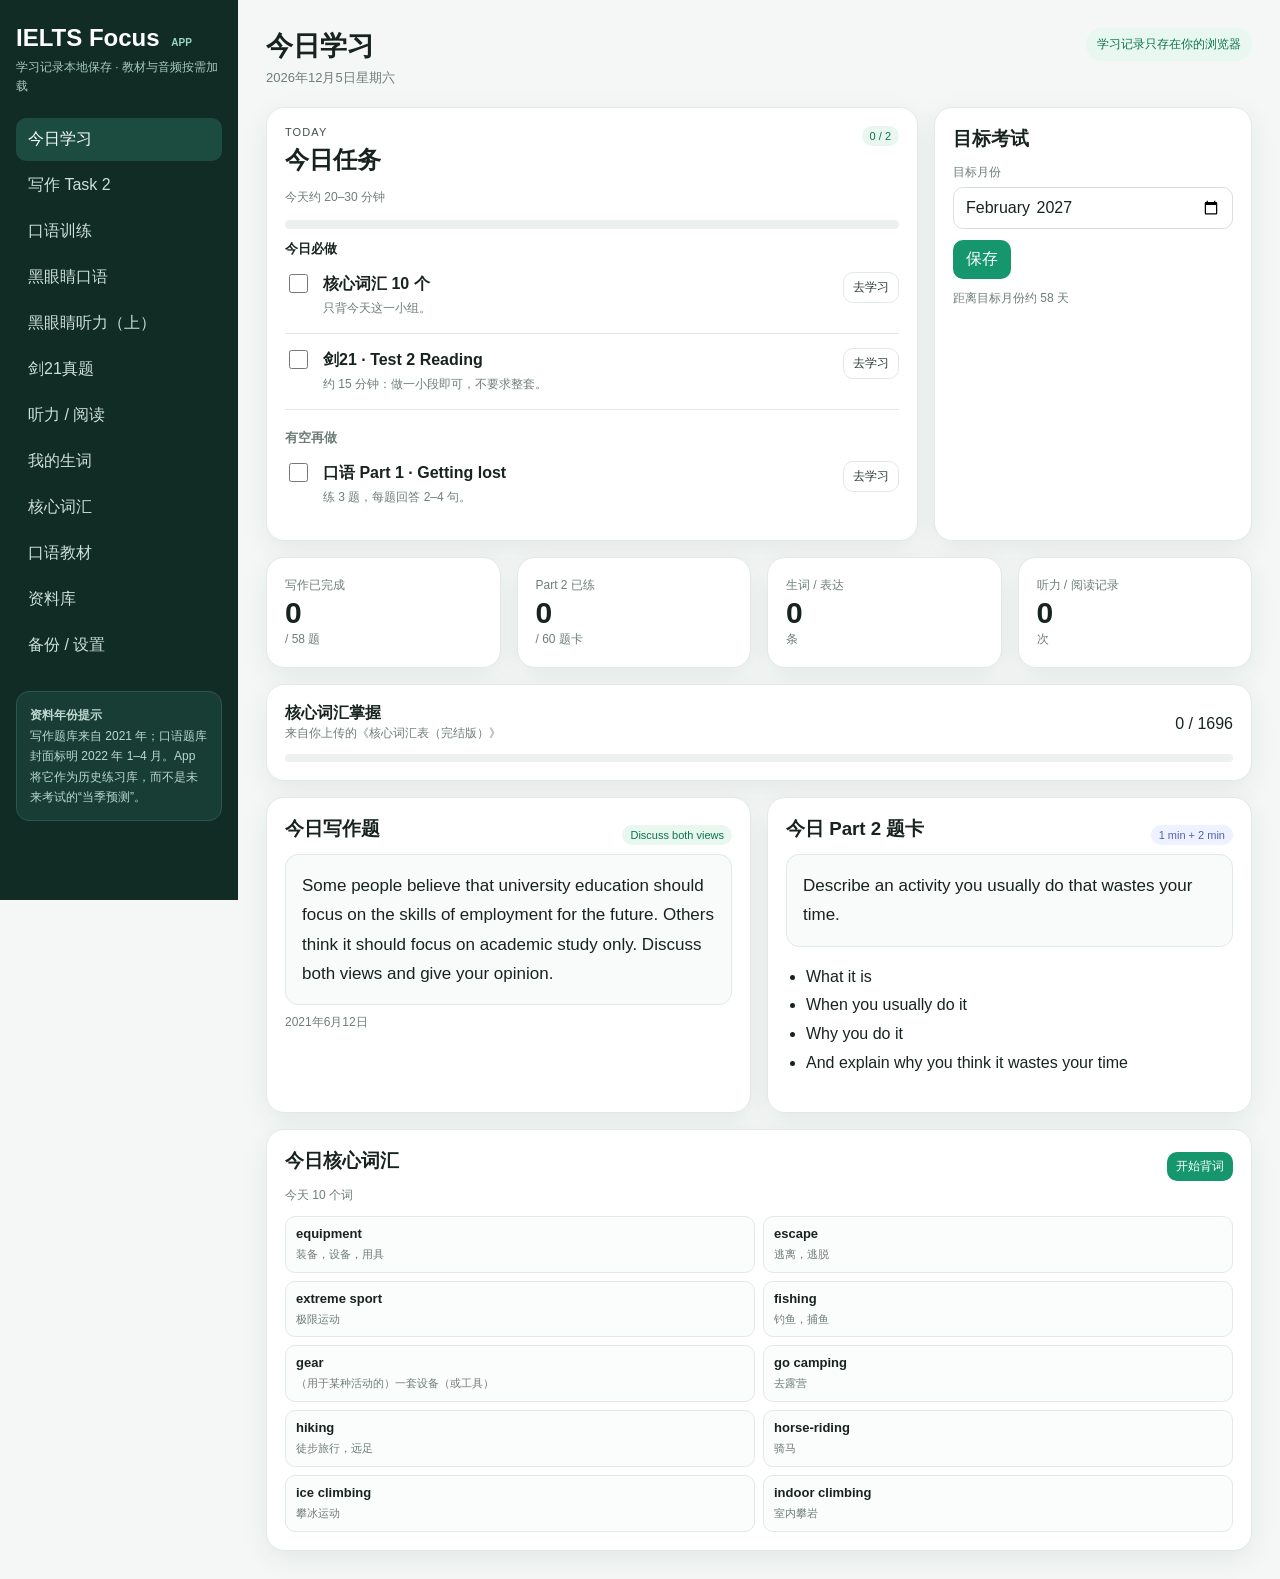
==== index.html @ 02eb6087 "Use same-site textbook pages for instant viewing" ====
<!doctype html>
<html lang="zh-CN">
<head>
<meta charset="utf-8">
<meta name="viewport" content="width=device-width,initial-scale=1">
<meta name="theme-color" content="#12664f">
<meta name="apple-mobile-web-app-capable" content="yes">
<meta name="apple-mobile-web-app-status-bar-style" content="default">
<meta name="apple-mobile-web-app-title" content="IELTS Focus">
<link rel="manifest" href="manifest.webmanifest">
<link rel="icon" type="image/svg+xml" href="icon.svg">
<link rel="stylesheet" href="src/cloud-materials.css">
<meta name="color-scheme" content="light">
<title>IELTS Focus</title>
<style>
:root{
 --bg:#f4f7f6;--panel:#fff;--ink:#18231f;--muted:#6e7d77;--line:#e2e9e6;
 --green:#15966d;--green-dark:#0c7251;--green-soft:#e9f7f1;--nav:#102c25;
 --blue:#526bd7;--warn:#a86300;--shadow:0 8px 28px rgba(21,50,40,.07);--r:18px
}
*{box-sizing:border-box}html{scroll-behavior:smooth}body{margin:0;background:var(--bg);color:var(--ink);font-family:-apple-system,BlinkMacSystemFont,"Segoe UI","PingFang SC","Microsoft YaHei",Arial,sans-serif}
button,input,select,textarea{font:inherit}button{cursor:pointer}.app{display:grid;grid-template-columns:238px minmax(0,1fr);min-height:100vh}
aside{background:var(--nav);color:#fff;padding:24px 16px;position:sticky;top:0;height:100vh;overflow:auto}.brand{font-size:24px;font-weight:850}.brand small{font-size:10px;color:#9ed4c2;margin-left:5px}.tagline{font-size:12px;color:#a9c9be;line-height:1.6;margin:6px 0 22px}
.nav button{display:block;width:100%;border:0;background:transparent;color:#cee0da;text-align:left;border-radius:10px;padding:11px 12px;margin:3px 0}.nav button.active,.nav button:hover{background:#1c4b40;color:#fff}
.side-note{margin-top:24px;padding:13px;border-radius:13px;background:#173d34;border:1px solid #2a574d;color:#bed8cf;font-size:12px;line-height:1.7}
main{padding:28px;max-width:1500px;width:100%;margin:auto}.top{display:flex;justify-content:space-between;align-items:flex-start;gap:15px;margin-bottom:20px}.top h1{margin:0;font-size:27px}.sub{font-size:13px;color:var(--muted);margin-top:5px}.chip{font-size:12px;background:var(--green-soft);color:var(--green-dark);padding:8px 11px;border-radius:999px}
.page{display:none}.page.active{display:block}.grid{display:grid;grid-template-columns:repeat(12,minmax(0,1fr));gap:16px}.c12{grid-column:span 12}.c9{grid-column:span 9}.c8{grid-column:span 8}.c7{grid-column:span 7}.c6{grid-column:span 6}.c5{grid-column:span 5}.c4{grid-column:span 4}.c3{grid-column:span 3}
.card{background:var(--panel);border:1px solid var(--line);border-radius:var(--r);padding:18px;box-shadow:var(--shadow)}.hero{background:linear-gradient(135deg,#126148,#25a77a);color:#fff;border:0}.hero .muted{color:#d5efe6}
h2,h3{margin:0 0 12px}.kicker{font-size:11px;letter-spacing:.1em;text-transform:uppercase;opacity:.8}.muted,.note{color:var(--muted)}.note{font-size:12px;line-height:1.65}.stat .n{font-size:30px;font-weight:850}
.btn{border:0;border-radius:10px;padding:9px 13px;background:#edf1ef;color:#2e3c37}.btn.primary{background:var(--green);color:#fff}.btn.primary:hover{background:var(--green-dark)}.btn.outline{background:#fff;border:1px solid var(--line)}.btn.danger{background:#fff0ee;color:#a43d35}.btn.small{padding:6px 9px;font-size:12px}
.row{display:flex;gap:9px;align-items:center;flex-wrap:wrap}.between{justify-content:space-between}.field{display:flex;flex-direction:column;gap:6px;margin-bottom:11px}.field label{font-size:12px;color:var(--muted)}
input,select,textarea{width:100%;border:1px solid #d7dfdc;border-radius:10px;padding:10px 11px;background:#fff;color:var(--ink);outline:none}input:focus,select:focus,textarea:focus{border-color:#6bbca1;box-shadow:0 0 0 3px #eaf7f2}textarea{resize:vertical;min-height:150px;line-height:1.72}
.prompt{font-size:17px;line-height:1.72;padding:16px;border:1px solid #dfeae6;background:#f8fbfa;border-radius:13px}.badge{display:inline-block;padding:4px 8px;border-radius:999px;background:#eef1ff;color:#4e61af;font-size:11px}.badge.green{background:var(--green-soft);color:var(--green-dark)}.badge.warn{background:#fff4e4;color:#975b00}
.list{max-height:650px;overflow:auto;border-top:1px solid var(--line)}.item{padding:12px 6px;border-bottom:1px solid var(--line);cursor:pointer}.item:hover{background:#fafcfb}.item.active{background:#eef8f4}.item-title{font-size:13px;font-weight:650;line-height:1.52}.item-meta{font-size:11px;color:var(--muted);margin-top:5px}
.timer{font-size:45px;font-weight:850;letter-spacing:1px}.answer{white-space:pre-wrap;line-height:1.75;background:#fbfdfc;border:1px solid var(--line);padding:16px;border-radius:13px;margin-top:12px}.hidden{display:none!important}
.question{border:1px solid var(--line);border-radius:10px;padding:10px 12px;margin:8px 0;background:#fff;line-height:1.55}.cues{padding-left:20px;line-height:1.8}.tabbar{display:flex;gap:8px;margin-bottom:14px}.tabbar .active{background:var(--green);color:#fff}
hr{border:0;border-top:1px solid var(--line);margin:17px 0}.checks label{display:block;font-size:13px;margin:8px 0}.flash{min-height:220px;display:flex;flex-direction:column;justify-content:center;align-items:center;text-align:center;border:1px solid var(--line);border-radius:14px;padding:25px;background:#fcfdfd}.flash .word{font-size:34px;font-weight:850}.flash .meaning{white-space:pre-wrap;font-size:17px;margin-top:16px;line-height:1.6}
table{width:100%;border-collapse:collapse;font-size:13px}th,td{text-align:left;padding:10px;border-bottom:1px solid var(--line);vertical-align:top}th{background:#fafcfb;color:#66756f}audio{width:100%}
.pdf-card{display:flex;flex-direction:column;gap:8px;height:100%}.pdf-card a{color:var(--green-dark);font-weight:700;text-decoration:none}.toast{position:fixed;right:20px;bottom:20px;background:#173d34;color:#fff;padding:11px 14px;border-radius:10px;opacity:0;transform:translateY(10px);transition:.2s;pointer-events:none;z-index:99}.toast.show{opacity:1;transform:none}
@media(max-width:980px){.app{grid-template-columns:1fr}aside{position:relative;height:auto;padding:16px}.nav{display:flex;overflow:auto;gap:5px}.nav button{min-width:max-content}.side-note{display:none}main{padding:16px}.top{flex-direction:column}.c3,.c4,.c5,.c6,.c7,.c8,.c9,.c12{grid-column:span 12}.list{max-height:340px}}

.daily-head{display:flex;align-items:flex-start;justify-content:space-between;gap:14px;flex-wrap:wrap}
.daily-progress{height:9px;border-radius:999px;background:#eaf0ed;overflow:hidden;margin-top:12px}
.daily-progress span{display:block;height:100%;background:var(--green);width:0;transition:.2s}
.daily-task{display:grid;grid-template-columns:auto 1fr auto;gap:12px;align-items:start;padding:14px 0;border-bottom:1px solid var(--line)}
.daily-task:last-child{border-bottom:0}
.daily-task input[type="checkbox"]{width:19px;height:19px;margin-top:2px;accent-color:var(--green)}
.daily-task.done .daily-title{text-decoration:line-through;color:#94a09b}
.daily-task.done .daily-detail{color:#a2aca8}
.daily-title{font-weight:750;line-height:1.45}
.daily-detail{font-size:12px;color:var(--muted);line-height:1.65;margin-top:4px}
.daily-word-grid{display:grid;grid-template-columns:repeat(2,minmax(0,1fr));gap:8px;margin-top:10px}
.daily-word{border:1px solid var(--line);border-radius:10px;padding:9px 10px;background:#fbfcfc}
.daily-word b{display:block;font-size:13px;margin-bottom:3px}
.daily-word span{font-size:11px;color:var(--muted);line-height:1.45}
@media(max-width:700px){.daily-task{grid-template-columns:auto 1fr}.daily-task .daily-go{grid-column:2}.daily-word-grid{grid-template-columns:1fr}}


.c21-tabs{display:flex;gap:8px;flex-wrap:wrap}
.c21-tabs .active{background:var(--green);color:#fff}
.c21-answer-grid{display:grid;grid-template-columns:repeat(4,minmax(0,1fr));gap:8px}
.c21-answer{display:grid;grid-template-columns:28px 1fr;gap:6px;align-items:center}
.c21-answer label{font-size:11px;color:var(--muted);text-align:right}
.c21-answer input{padding:8px}
.c21-answer.correct input{border-color:#53ae83;background:#f1fbf7}
.c21-answer.wrong input{border-color:#d9938c;background:#fff6f5}
.c21-part-card{border:1px solid var(--line);border-radius:13px;padding:13px;background:#fbfdfc}
.c21-part-card.active{border-color:#70bca3;background:#eef8f4}
.c21-score{font-size:32px;font-weight:850}
@media(max-width:800px){.c21-answer-grid{grid-template-columns:repeat(2,minmax(0,1fr))}}


.be-unit-list{max-height:620px;overflow:auto;border-top:1px solid var(--line)}
.be-unit{padding:11px 8px;border-bottom:1px solid var(--line);cursor:pointer}
.be-unit:hover,.be-unit.active{background:#eef8f4}
.be-unit-title{font-size:13px;font-weight:750;line-height:1.4}
.be-unit-meta{font-size:11px;color:var(--muted);margin-top:4px}
.be-track-grid{display:grid;grid-template-columns:repeat(3,minmax(0,1fr));gap:8px}
.be-track{border:1px solid var(--line);border-radius:11px;padding:10px;background:#fbfdfc;cursor:pointer}
.be-track.active{border-color:#63b493;background:#eef8f4}
.be-controls{display:flex;gap:7px;flex-wrap:wrap;margin-top:9px}
@media(max-width:800px){.be-track-grid{grid-template-columns:repeat(2,minmax(0,1fr))}}


.blu-section{padding:11px 8px;border-bottom:1px solid var(--line);cursor:pointer}
.blu-section:hover,.blu-section.active{background:#eef8f4}
.blu-section-title{font-size:13px;font-weight:750;line-height:1.45}
.blu-section-meta{font-size:11px;color:var(--muted);margin-top:4px}
.blu-status{display:flex;gap:7px;align-items:center;flex-wrap:wrap}

</style>
</head>
<body>
<div class="app">
<aside>
 <div class="brand">IELTS Focus <small>APP</small></div>
 <div class="tagline">学习记录本地保存 · 教材与音频按需加载</div>
 <div class="nav" id="nav">
  <button class="active" data-page="home">今日学习</button>
  <button data-page="writing">写作 Task 2</button>
  <button data-page="speaking">口语训练</button>
  <button data-page="blackeyes">黑眼睛口语</button>
  <button data-page="blacklisten">黑眼睛听力（上）</button>
  <button data-page="cambridge21">剑21真题</button>
  <button data-page="lr">听力 / 阅读</button>
  <button data-page="vocab">我的生词</button>
  <button data-page="corevocab">核心词汇</button>
  <button data-page="oralbook">口语教材</button>
  <button data-page="materials">资料库</button>
  <button data-page="settings">备份 / 设置</button>
 </div>
 <div class="side-note"><b>资料年份提示</b><br>写作题库来自 2021 年；口语题库封面标明 2022 年 1–4 月。App 将它作为历史练习库，而不是未来考试的“当季预测”。</div>
</aside>
<main>
 <div class="top"><div><h1 id="pageTitle">今日学习</h1><div class="sub" id="dateText"></div></div><div class="chip">学习记录只存在你的浏览器</div></div>

 <section class="page active" id="home">
  <div class="grid">
   <div class="card c8">
      <div class="daily-head">
        <div>
          <div class="kicker">TODAY</div>
          <h2 style="margin-top:6px">今日任务</h2>
          <div class="note" id="dailySummary">约 20–30 分钟</div>
        </div>
        <div class="badge green" id="dailyCount">0 / 2</div>
      </div>
      <div class="daily-progress"><span id="dailyProgress"></span></div>
      <div id="dailyTaskList" style="margin-top:4px"></div>
    </div>
    <div class="card c4"><h3>目标考试</h3><div class="field"><label>目标月份</label><input type="month" id="targetMonth"></div><button class="btn primary" onclick="saveTarget()">保存</button><div class="note" id="countdown" style="margin-top:10px"></div></div>

   <div class="card c3 stat"><div class="note">写作已完成</div><div class="n" id="statW">0</div><div class="note">/ 58 题</div></div>
   <div class="card c3 stat"><div class="note">Part 2 已练</div><div class="n" id="statS">0</div><div class="note">/ 60 题卡</div></div>
   <div class="card c3 stat"><div class="note">生词 / 表达</div><div class="n" id="statV">0</div><div class="note">条</div></div>
   <div class="card c3 stat"><div class="note">听力 / 阅读记录</div><div class="n" id="statL">0</div><div class="note">次</div></div>
   <div class="card c12"><div class="row between"><div><b>核心词汇掌握</b><div class="note">来自你上传的《核心词汇表（完结版）》</div></div><div><span id="statCore">0</span> / 1696</div></div><div style="height:8px;background:#edf1ef;border-radius:99px;overflow:hidden;margin-top:10px"><div id="coreProgress" style="height:100%;width:0;background:#15966d"></div></div></div>

   <div class="card c6"><div class="row between"><h3>今日写作题</h3><span class="badge green" id="todayWType"></span></div><div class="prompt" id="todayWPrompt"></div><div class="note" id="todayWDate" style="margin-top:8px"></div></div>
   <div class="card c6"><div class="row between"><h3>今日 Part 2 题卡</h3><span class="badge">1 min + 2 min</span></div><div class="prompt" id="todaySTitle"></div><ul class="cues" id="todaySCues"></ul></div>
   <div class="card c12">
    <div class="row between"><h3>今日核心词汇</h3><button class="btn small primary" onclick="openTodayWords()">开始背词</button></div>
    <div class="note" id="todayWordMeta"></div>
    <div class="daily-word-grid" id="todayWords"></div>
   </div>
  </div>
 </section>

 <section class="page" id="writing">
  <div class="grid">
   <div class="card c4">
    <div class="row between"><h3>Task 2 题库</h3><button class="btn small primary" onclick="randomWriting()">随机抽题</button></div>
    <div class="field"><input id="wSearch" placeholder="搜索关键词…" oninput="renderWritingList()"></div>
    <div class="field"><select id="wType" onchange="renderWritingList()"></select></div>
    <div class="list" id="writingList"></div>
   </div>
   <div class="card c8">
    <div class="row between"><div class="row"><span class="badge green" id="wBadge"></span><span class="badge" id="wDate"></span></div><div class="row"><button class="btn small outline" onclick="readWriting()">朗读题目</button><button class="btn small outline" onclick="toggleWritingDone()" id="wDoneBtn"></button></div></div>
    <div class="prompt" id="wPrompt" style="margin-top:12px"></div>
    <div class="row between" style="margin-top:14px"><div class="row"><div class="timer" id="wTimer">40:00</div><button class="btn primary" onclick="toggleTimer('w')" id="wTimerBtn">开始</button><button class="btn" onclick="resetTimer('w')">重置</button></div><div class="note">Task 2 建议 40 分钟 · 至少 250 词</div></div>
    <div class="field" style="margin-top:13px"><label>你的作文　<span id="wordCount">0 words</span></label><textarea id="writingDraft" style="min-height:330px" oninput="saveDraft()" placeholder="开始写作。草稿会自动保存在当前浏览器。"></textarea></div>
    <div class="checks"><b style="font-size:13px">写完后自检</b><label><input type="checkbox"> 完整回答题目要求（Task Response）</label><label><input type="checkbox"> 段落结构和衔接清楚（Coherence & Cohesion）</label><label><input type="checkbox"> 词汇准确且避免机械重复（Lexical Resource）</label><label><input type="checkbox"> 句型有变化，语法错误不影响理解（Grammar）</label></div>
    <hr>
    <button class="btn outline" onclick="toggleWritingSample()">查看 / 隐藏参考范文</button><span class="note" id="wSampleNote" style="margin-left:8px"></span><div class="answer hidden" id="wSample"></div>
   </div>
  </div>
 </section>

 <section class="page" id="speaking">
  <div class="tabbar"><button class="btn active" id="tabP1" onclick="setSpeakingMode('p1')">Part 1</button><button class="btn" id="tabP2" onclick="setSpeakingMode('p2')">Part 2 + Part 3</button></div>
  <div id="p1Panel">
   <div class="grid">
    <div class="card c4"><div class="row between"><h3>Part 1 话题</h3><button class="btn small primary" onclick="randomP1()">随机话题</button></div><select id="p1Select" onchange="selectP1(Number(this.value))"></select><div class="note" style="margin-top:10px">按 PDF 原话题整理。适合练习短回答、流利度和自然表达。</div></div>
    <div class="card c8"><div class="row between"><h3 id="p1Title"></h3><button class="btn small outline" onclick="readP1()">朗读全部问题</button></div><div id="p1Questions"></div><div class="field" style="margin-top:12px"><label>关键词笔记</label><textarea id="p1Notes" oninput="saveP1Notes()" placeholder="只记关键词，不建议把口语写成完整作文。"></textarea></div></div>
   </div>
  </div>
  <div id="p2Panel" class="hidden">
   <div class="grid">
    <div class="card c4"><div class="row between"><h3>Part 2 题卡</h3><button class="btn small primary" onclick="randomP2()">随机题卡</button></div><select id="p2Select" onchange="selectP2(Number(this.value))"></select><div class="note" style="margin-top:10px">共 60 张详细题卡；其中 10 张在你的“高频话题范文 10 篇”里有对应参考回答。</div></div>
    <div class="card c8">
     <div class="row between"><span class="badge green">Part 2</span><div class="row"><button class="btn small outline" onclick="readP2()">朗读题卡</button><button class="btn small outline" onclick="toggleSpeakingDone()" id="sDoneBtn"></button></div></div>
     <div class="prompt" id="p2Title" style="margin-top:12px"></div><ul class="cues" id="p2Cues"></ul>
     <div class="grid" style="margin-top:8px">
      <div class="card c6" style="box-shadow:none"><div class="note">准备时间</div><div class="timer" id="prepTimer">01:00</div><div class="row"><button class="btn primary" onclick="toggleTimer('prep')" id="prepTimerBtn">开始</button><button class="btn" onclick="resetTimer('prep')">重置</button></div></div>
      <div class="card c6" style="box-shadow:none"><div class="note">回答时间</div><div class="timer" id="speakTimer">02:00</div><div class="row"><button class="btn primary" onclick="toggleTimer('speak')" id="speakTimerBtn">开始</button><button class="btn" onclick="resetTimer('speak')">重置</button></div></div>
     </div>
     <div class="row" style="margin-top:12px"><button class="btn outline" onclick="startRecording()" id="recBtn">开始录音</button><button class="btn outline" onclick="stopRecording()" id="stopRecBtn" disabled>停止录音</button><a class="btn outline hidden" id="recDownload" download="IELTS-Speaking.webm" style="text-decoration:none">保存录音</a></div><audio id="recAudio" controls class="hidden" style="margin-top:10px"></audio><div class="note" id="recNote" style="margin-top:6px">若浏览器不允许本地网页调用麦克风，可直接使用手机录音机。</div>
     <div class="field" style="margin-top:12px"><label>1 分钟准备笔记</label><textarea id="p2Notes" style="min-height:110px" oninput="saveP2Notes()"></textarea></div>
     <hr><h3>Part 3 追问</h3><div id="p3Questions"></div>
     <hr><button class="btn outline" onclick="toggleSpeakingSample()">查看 / 隐藏参考回答</button><span class="note" id="sSampleNote" style="margin-left:8px"></span><div class="answer hidden" id="sSample"></div>
    </div>
   </div>
  </div>
 </section>



 <section class="page" id="blackeyes">
  <div class="grid">
   <div class="card c4">
    <div class="row between"><h3>黑眼睛口语</h3><span class="badge green" id="beProgressBadge">0 / 19</span></div>
    <div class="note">按教材 Unit 学习。只把你已经上传的音频显示为可播放。</div>
    <div class="row" style="margin:12px 0">
      <button class="btn small outline" onclick="playBeIntro()">教材音频说明</button>
      <button class="btn small primary" onclick="randomBeUnit()">随机 Unit</button>
    </div>
    <div class="be-unit-list" id="beUnitList"></div>
   </div>

   <div class="card c8">
    <div class="row between">
      <div><span class="badge" id="beUnitBadge">Unit 1</span><h3 id="beTitle" style="margin-top:7px"></h3></div>
      <button class="btn outline" id="beDoneBtn" onclick="toggleBeDone()">标记学过</button>
    </div>
    <div class="note" id="beNote"></div>

    <div id="beTracksWrap" style="margin-top:14px">
      <h3>对应音频</h3>
      <div class="be-track-grid" id="beTrackGrid"></div>
      <audio id="beAudio" controls preload="metadata" style="margin-top:12px"></audio>
      <div class="be-controls">
        <button class="btn small" onclick="beSeek(-5)">-5s</button>
        <button class="btn small" onclick="beRate(.75)">0.75×</button>
        <button class="btn small" onclick="beRate(1)">1×</button>
        <button class="btn small" onclick="beRate(1.25)">1.25×</button>
        <button class="btn small" onclick="beSeek(5)">+5s</button>
      </div>
      <div class="note" id="beAudioMeta" style="margin-top:7px"></div>
    </div>

    <hr>
    <h3>教材页面</h3>
    <div class="study-page-viewer">
      <div class="study-page-toolbar">
        <button class="btn small" onclick="moveBePage(-1)">上一页</button>
        <b id="bePageLabel">教材页</b>
        <button class="btn small" onclick="moveBePage(1)">下一页</button>
      </div>
      <div id="bePageStatus" class="study-page-status hidden"></div>
      <div class="study-page-canvas"><img id="bePageImg" class="study-page-img" alt="黑眼睛口语教材页"></div>
    </div>

    <hr>
    <h3>建议练法</h3>
    <div class="question"><b>1.</b> 先听一遍，不暂停。</div>
    <div class="question"><b>2.</b> 第二遍跟读；听不清时用 -5s 和 0.75×。</div>
    <div class="question"><b>3.</b> 关掉音频，用自己的信息回答或复述，不要求背原文。</div>
   </div>
  </div>
 </section>


 <section class="page" id="blacklisten">
  <div class="grid">
   <div class="card c4">
    <div class="row between">
      <h3>黑眼睛听力（上）</h3>
      <span class="badge green" id="bluProgress">0 / 17</span>
    </div>
    <div class="note">教材和现有音频都直接在本页使用，不需要下载文件。后续 Unit 音频可以继续补充。</div>

    <div class="row" style="margin:12px 0">
      <button class="btn small outline" onclick="playBluIntro()">播放教材音频说明</button>
      <button class="btn small primary" onclick="openBluPretest()">Pretraining Test</button>
    </div>

    <div class="list" id="bluSectionList" style="max-height:610px"></div>
   </div>

   <div class="card c8">
    <div class="row between">
      <div>
        <span class="badge" id="bluType"></span>
        <h3 id="bluTitle" style="margin-top:7px"></h3>
      </div>
      <button class="btn outline" id="bluDoneBtn" onclick="toggleBluDone()">标记完成</button>
    </div>

    <div class="note" id="bluMeta"></div>

    <div id="bluAudioArea" style="margin-top:14px">
      <h3>音频</h3>
      <div id="bluNoAudio" class="note"></div>
      <audio id="bluAudio" controls preload="metadata"></audio>
      <div class="be-controls">
        <button class="btn small" onclick="bluSeek(-5)">-5s</button>
        <button class="btn small" onclick="bluRate(.75)">0.75×</button>
        <button class="btn small" onclick="bluRate(1)">1×</button>
        <button class="btn small" onclick="bluRate(1.25)">1.25×</button>
        <button class="btn small" onclick="bluSeek(5)">+5s</button>
      </div>
      <div class="note" id="bluAudioMeta" style="margin-top:7px"></div>
    </div>

    <hr>
    <h3>教材页面</h3>
    <div class="study-page-viewer">
      <div class="study-page-toolbar">
        <button class="btn small" onclick="moveBluPage(-1)">上一页</button>
        <b id="bluPageLabel">教材页</b>
        <button class="btn small" onclick="moveBluPage(1)">下一页</button>
      </div>
      <div id="bluPageStatus" class="study-page-status hidden"></div>
      <div class="study-page-canvas"><img id="bluPageImg" class="study-page-img" alt="黑眼睛听力教材页"></div>
    </div>
   </div>
  </div>
 </section>

 <section class="page" id="cambridge21">
  <div class="grid">
   <div class="card c12">
    <div class="row between">
      <div><h3>剑桥雅思 21 · Academic</h3><div class="note">Test 1–4 已整理；Listening 音频已按 Part 合并并匹配。</div></div>
      <div class="badge green" id="c21Context">Test 1 · Listening</div>
    </div>
    <div class="c21-tabs" id="c21TestTabs" style="margin-top:12px"></div>
   </div>

   <div class="card c4">
    <h3>练习模块</h3>
    <div class="tabbar" style="flex-wrap:wrap">
      <button class="btn active" id="c21ModListening" onclick="setC21Module('listening')">Listening</button>
      <button class="btn" id="c21ModReading" onclick="setC21Module('reading')">Reading</button>
      <button class="btn" id="c21ModWriting" onclick="setC21Module('writing')">Writing</button>
      <button class="btn" id="c21ModSpeaking" onclick="setC21Module('speaking')">Speaking</button>
    </div>

    <div id="c21ListeningPanel">
      <h3 style="margin-top:16px">Listening Parts</h3>
      <div id="c21PartButtons" class="grid"></div>
      <div class="note" style="margin-top:10px">正式练习建议只播放一次。需要精听时再调速度或重复。</div>
    </div>

    <div id="c21NonListeningPanel" class="hidden">
      <div class="note" id="c21ModuleNote"></div>
      <button class="btn primary" onclick="startC21Timer()" id="c21TimerBtn" style="margin-top:12px">开始计时</button>
      <div class="timer" id="c21Timer" style="margin-top:8px">60:00</div>
    </div>

    <hr>
    <div class="row">
      <button class="btn outline" onclick="jumpC21Answers()">查看答案页</button>
      <button class="btn outline" onclick="jumpC21WritingSamples()">写作范文页</button>
    </div>
   </div>

   <div class="card c8">
    <div id="c21AudioWrap">
      <div class="row between"><h3 id="c21AudioTitle">Test 1 · Part 1</h3><span class="badge" id="c21AudioDuration"></span></div>
      <audio id="c21Audio" controls preload="metadata"></audio>
      <div class="row" style="margin:8px 0 14px">
        <button class="btn small" onclick="c21Rate(.75)">0.75×</button>
        <button class="btn small" onclick="c21Rate(1)">1×</button>
        <button class="btn small" onclick="c21Rate(1.25)">1.25×</button>
        <button class="btn small" onclick="c21Rate(1.5)">1.5×</button>
      </div>
    </div>
    <div class="study-page-viewer">
      <div class="study-page-toolbar">
        <button class="btn small" onclick="moveC21Page(-1)">上一页</button>
        <b id="c21PageLabel">教材页</b>
        <button class="btn small" onclick="moveC21Page(1)">下一页</button>
      </div>
      <div id="c21PageStatus" class="study-page-status hidden"></div>
      <div class="study-page-canvas"><img id="c21PageImg" class="study-page-img" alt="剑桥雅思21教材页"></div>
    </div>
   </div>

   <div class="card c12" id="c21AnswerCard">
    <div class="row between">
      <div><h3 id="c21AnswerTitle">Listening 答题卡</h3><div class="note">先做题，再点“批改”。官方答案默认隐藏。</div></div>
      <div class="row"><button class="btn primary" onclick="gradeC21()">批改</button><button class="btn outline" onclick="clearC21Answers()">清空</button></div>
    </div>
    <div class="c21-answer-grid" id="c21AnswerGrid" style="margin-top:12px"></div>
    <div id="c21Result" class="hidden" style="margin-top:16px"></div>
  </div>
 </section>

 <section class="page" id="lr">
  <div class="grid">
   <div class="card c6"><h3>本地听力播放器</h3><div class="note">选择你已经拥有的剑雅音频。文件只在本机播放，不上传。</div><input type="file" accept="audio/*" onchange="loadAudio(event)" style="margin-top:10px"><div id="audioName" class="note" style="margin:8px 0"></div><audio id="audio" controls></audio><div class="row" style="margin-top:10px"><button class="btn small" onclick="setRate(.75)">0.75×</button><button class="btn small" onclick="setRate(1)">1×</button><button class="btn small" onclick="setRate(1.25)">1.25×</button><button class="btn small" onclick="setRate(1.5)">1.5×</button></div></div>
   <div class="card c6"><h3>阅读计时</h3><div class="timer" id="rTimer">60:00</div><div class="row"><button class="btn primary" onclick="toggleTimer('r')" id="rTimerBtn">开始</button><button class="btn" onclick="resetTimer('r')">重置</button></div><div class="note" style="margin-top:10px">先完整完成，再统一核对答案。正式 Academic Reading 为 60 分钟。</div></div>
   <div class="card c4"><h3>记录练习</h3><div class="field"><label>教材 / Test</label><input id="logName" placeholder="例如：剑21 Test 1"></div><div class="field"><label>模块</label><select id="logModule"><option>Listening</option><option>Academic Reading</option></select></div><div class="field"><label>正确题数 0–40</label><input id="logCorrect" type="number" min="0" max="40"></div><div class="field"><label>复盘</label><textarea id="logNote" style="min-height:90px"></textarea></div><button class="btn primary" onclick="addLog()">保存记录</button></div>
   <div class="card c8"><h3>练习记录</h3><div style="overflow:auto"><table><thead><tr><th>日期</th><th>练习</th><th>模块</th><th>正确</th><th>约 Band</th><th>复盘</th><th></th></tr></thead><tbody id="logTable"></tbody></table></div><div class="note" style="margin-top:8px">Band 换算为常见近似值，正式成绩以 IELTS 官方为准。</div></div>
  </div>
 </section>

 <section class="page" id="vocab">
  <div class="grid">
   <div class="card c4"><h3>添加生词 / 表达</h3><div class="field"><label>英文</label><input id="vWord"></div><div class="field"><label>中文 / 解释</label><input id="vMeaning"></div><div class="field"><label>例句 / 来源</label><textarea id="vExample" style="min-height:100px"></textarea></div><div class="field"><label>标签</label><select id="vTag"><option>Writing</option><option>Speaking</option><option>Listening</option><option>Reading</option><option>通用</option></select></div><button class="btn primary" onclick="addVocab()">保存</button></div>
   <div class="card c8"><div class="row between"><h3>生词本</h3><div class="row"><input id="vSearch" placeholder="搜索…" oninput="renderVocab()" style="width:180px"><button class="btn small primary" onclick="randomVocab()">随机复习</button></div></div><div id="flash" class="flash hidden"><div class="word" id="flashWord"></div><div class="meaning hidden" id="flashMeaning"></div><div class="row" style="margin-top:18px"><button class="btn" onclick="revealFlash()">显示答案</button><button class="btn" onclick="randomVocab()">下一张</button></div></div><div id="vocabList"></div></div>
  </div>
 </section>


 <section class="page" id="corevocab">
  <div class="grid">
   <div class="card c4">
    <div class="row between"><h3>核心词汇库</h3><span class="badge green">1696 条</span></div>
    <div class="field"><label>Topic</label><select id="cvTopic" onchange="renderCoreVocab()"></select></div>
    <div class="field"><label>搜索</label><input id="cvSearch" placeholder="英文或中文…" oninput="renderCoreVocab()"></div>
    <div class="row">
      <button class="btn primary" onclick="randomCoreCard()">随机抽词</button>
      <button class="btn outline" onclick="randomCoreCard(true)">只抽不熟词</button>
    </div>
    <div class="note" style="margin-top:12px">点击“已掌握”会保存到当前浏览器；“不熟”会进入重点复习。</div>
   </div>
   <div class="card c8">
    <div id="coreFlash" class="flash hidden">
      <span class="badge" id="coreFlashTopic"></span>
      <div class="word" id="coreFlashWord" style="margin-top:12px"></div>
      <div class="meaning hidden" id="coreFlashMeaning"></div>
      <div class="row" style="margin-top:18px">
        <button class="btn" onclick="revealCoreCard()">显示释义</button>
        <button class="btn outline" onclick="markCore('review')">不熟</button>
        <button class="btn primary" onclick="markCore('mastered')">已掌握</button>
        <button class="btn" onclick="randomCoreCard()">下一张</button>
      </div>
    </div>
    <div class="row between" style="margin:4px 0 10px"><h3 id="cvListTitle">全部词汇</h3><div class="note" id="cvCount"></div></div>
    <div class="list" id="coreVocabList"></div>
   </div>
  </div>
 </section>

 <section class="page" id="oralbook">
  <div class="grid">
   <div class="card c4">
    <div class="row between"><h3>《雅思口语深度突破》</h3><span class="badge warn">本次 PDF：Topic 1–33</span></div>
    <div class="field"><label>选择 Topic</label><select id="oralTopicSelect" onchange="selectOralTopic(Number(this.value))"></select></div>
    <div class="note">教材从云端按需打开，不需要下载完整 PDF 到手机。</div>
    <hr>
    <div id="oralTopicInfo"></div>
   </div>
   <div class="card c8">
    <div class="row between"><h3 id="oralTitle"></h3><div class="row"><button class="btn small outline" onclick="openOralPdfTab()">新窗口打开当前页</button><button class="btn small primary" onclick="practiceOralTopic()">练这个 Topic 的词</button></div></div>
    <div id="oralNoPdf" class="prompt">正在加载教材当前页…</div>
    <iframe id="oralViewer" class="hidden" style="width:100%;height:720px;border:1px solid #e2e9e6;border-radius:13px;background:#fff"></iframe>
    <hr>
    <h3>本 Topic 核心词汇</h3>
    <div id="oralTopicVocab"></div>
   </div>
  </div>
 </section>

 <section class="page" id="materials">
  <div class="grid">
   <div class="card c12">
    <div class="cloud-head">
     <div>
      <div class="kicker">CLOUD LIBRARY</div>
      <h3 style="margin-top:6px">我的 IELTS 云端资料</h3>
      <div class="note" id="cloudMaterialStatus">进入本页后读取资料清单；不会整包下载到手机。</div>
      <div class="cloud-summary" id="cloudMaterialSummary"></div>
     </div>
     <span class="badge green">GitHub Release · 按需加载</span>
    </div>
   </div>
   <div class="card c12">
    <div class="grid">
     <div class="c5">
      <div class="field" style="margin:0">
       <label>搜索资料</label>
       <input id="cloudMaterialSearch" placeholder="例如：剑21、黑眼睛、Unit 3…" oninput="IELTSCloudMaterials.applyFilters()">
      </div>
     </div>
     <div class="c7">
      <div class="field" style="margin:0">
       <label>文件类型</label>
       <div class="cloud-filterbar">
        <button class="btn small active" data-cloud-type="all" onclick="IELTSCloudMaterials.setType('all',this)">全部</button>
        <button class="btn small" data-cloud-type="audio" onclick="IELTSCloudMaterials.setType('audio',this)">音频</button>
        <button class="btn small" data-cloud-type="pdf" onclick="IELTSCloudMaterials.setType('pdf',this)">PDF</button>
        <button class="btn small" data-cloud-type="video" onclick="IELTSCloudMaterials.setType('video',this)">视频</button>
        <button class="btn small" data-cloud-type="document" onclick="IELTSCloudMaterials.setType('document',this)">文档</button>
       </div>
      </div>
     </div>
    </div>
    <div class="row between" style="margin-top:12px">
      <div class="note">点击音频会直接在线播放；PDF/文档会单独打开。手机只加载你点开的文件。</div>
      <span class="badge" id="cloudMaterialCount">等待加载</span>
    </div>
    <div class="cloud-material-list" id="cloudMaterialList">
      <div class="cloud-empty">打开“资料库”后自动读取云端清单。</div>
    </div>
   </div>
   <div class="card c12 cloud-player hidden" id="cloudPlayerPanel">
     <div class="row between"><b id="cloudPlayerTitle">音频</b><span class="badge green">在线播放</span></div>
     <audio id="cloudAudioPlayer" controls preload="metadata" style="margin-top:10px"></audio>
   </div>
   <div class="card c12">
    <div class="row between"><h3>App 内置学习模块</h3><span class="badge">原有功能保留</span></div>
    <div class="note">剑21、黑眼睛口语、黑眼睛听力、写作题库、口语题库和核心词汇仍按原来的入口学习。云端资料库是额外的统一入口。</div>
   </div>
  </div>
 </section>

 <section class="page" id="settings">
  <div class="grid">
   <div class="card c6"><h3>导出学习数据</h3><div class="note">作文草稿、口语笔记、完成记录、生词和听读练习记录都保存在当前浏览器。换电脑或清理浏览器前建议备份。</div><button class="btn primary" onclick="exportData()" style="margin-top:12px">导出 JSON</button></div>
   <div class="card c6"><h3>导入学习数据</h3><div class="note">选择本 App 导出的 JSON 文件即可恢复。</div><input type="file" accept="application/json" onchange="importData(event)" style="margin-top:12px"></div>
   
   <div class="card c12">
    <h3>每日学习计划</h3>
    <div class="grid">
      <div class="c3"><div class="field"><label>每天核心词汇</label><input id="dailyWordCountSetting" type="number" min="5" max="30" step="5" value="10"></div></div>
      <div class="c3"><div class="field"><label>听力（分钟）</label><input id="dailyListeningSetting" type="number" min="10" max="60" step="5" value="15"></div></div>
      <div class="c3"><div class="field"><label>阅读（分钟）</label><input id="dailyReadingSetting" type="number" min="10" max="60" step="5" value="15"></div></div>
      <div class="c3"><div class="field"><label>Part 1 每天问题数</label><input id="dailyP1CountSetting" type="number" min="2" max="8" step="1" value="3"></div></div>
    </div>
    <button class="btn primary" onclick="saveDailySettings()">保存每日计划</button>
    <div class="note" style="margin-top:8px">工作日默认只有 2 项必做；“有空再做”不计入完成进度。周日安排一项较完整训练。</div>
   </div>
   <div class="card c12"><h3>清空学习记录</h3><div class="note">只清除你的学习数据，不删除内置题库。</div><button class="btn danger" onclick="clearState()" style="margin-top:12px">清空全部记录</button></div>
  </div>
 </section>
</main>
</div>
<div class="toast" id="toast"></div>

<script id="blackListeningData" type="application/json">{"introAudio": {"src": "blackeyes-listening-upper/audio/intro.mp3", "seconds": 60.0}, "sections": [{"id": "intro", "title": "IELTS听力考试简介", "printedPage": 1, "pdfPage": 14, "type": "热身", "audio": null}, {"id": "tips", "title": "IELTS听力考试答题技巧", "printedPage": 2, "pdfPage": 15, "type": "热身", "audio": null}, {"id": "basics", "title": "IELTS听力必备知识", "printedPage": 5, "pdfPage": 18, "type": "热身", "audio": null}, {"id": "pretest", "title": "Pretraining Test", "printedPage": 15, "pdfPage": 28, "type": "自我测试", "audio": {"src": "blackeyes-listening-upper/audio/pretraining-test.mp3", "seconds": 2251.8}}, {"id": "preanswer", "title": "Pretraining Test · 快速浏览答案", "printedPage": 19, "pdfPage": 32, "type": "自我测试", "audio": null}, {"id": "preanalysis", "title": "Pretraining Test · 试题解析", "printedPage": 19, "pdfPage": 32, "type": "自我测试", "audio": null}, {"id": "prescript", "title": "Pretraining Test · 听力文本", "printedPage": 21, "pdfPage": 34, "type": "自我测试", "audio": null}, {"id": "u1", "title": "Unit 1 · Letters, Numbers and Numeral Relationships", "printedPage": 29, "pdfPage": 42, "type": "技能训练", "activities": 20, "audio": null}, {"id": "u2", "title": "Unit 2 · Form Filling and Table Completion", "printedPage": 45, "pdfPage": 58, "type": "技能训练", "activities": 20, "audio": null}, {"id": "u3", "title": "Unit 3 · Description and Location", "printedPage": 58, "pdfPage": 71, "type": "技能训练", "activities": 20, "audio": null}, {"id": "u4", "title": "Unit 4 · Answering Questions and Multiple Choice", "printedPage": 77, "pdfPage": 90, "type": "技能训练", "activities": 20, "audio": null}, {"id": "u5", "title": "Unit 5 · Notes Completion and True/False", "printedPage": 98, "pdfPage": 111, "type": "技能训练", "activities": 20, "audio": null}, {"id": "u6", "title": "Unit 6 · Summary", "printedPage": 112, "pdfPage": 125, "type": "技能训练", "activities": 20, "audio": null}, {"id": "achievement", "title": "Achievement Test", "printedPage": 125, "pdfPage": 138, "type": "测试", "audio": null}, {"id": "scripts", "title": "Audio Scripts", "printedPage": 129, "pdfPage": 142, "type": "参考", "audio": null}, {"id": "answers", "title": "Answer Key", "printedPage": 238, "pdfPage": 251, "type": "参考", "audio": null}, {"id": "appendix", "title": "Appendix", "printedPage": 261, "pdfPage": 274, "type": "参考", "audio": null}], "pdfFileName": "黑眼睛听力 第5版 上【我不是考神】.pdf"}</script>
<script id="blackEyesData" type="application/json">{"intro": {"src": "blackeyes/audio/intro.mp3", "seconds": 64.8}, "units": [{"unit": 1, "title": "Introductions and Greetings", "printedPage": 3, "pdfPage": 8, "tracks": [{"src": "blackeyes/audio/unit-01.mp3", "seconds": 396.2, "label": "Unit 1"}], "note": ""}, {"unit": 2, "title": "How to Start a Conversation", "printedPage": 11, "pdfPage": 16, "tracks": [{"src": "blackeyes/audio/unit-02.mp3", "seconds": 475.9, "label": "Unit 2"}], "note": ""}, {"unit": 3, "title": "Leaving-signals and Saying Goodbye", "printedPage": 19, "pdfPage": 24, "tracks": [{"src": "blackeyes/audio/unit-03.mp3", "seconds": 410.4, "label": "Unit 3"}], "note": ""}, {"unit": 4, "title": "Games (I)", "printedPage": 26, "pdfPage": 31, "tracks": [], "note": "当前上传的音频中没有单独对应这一 Unit 的音轨。"}, {"unit": 5, "title": "Question Techniques and Answering Techniques", "printedPage": 34, "pdfPage": 39, "tracks": [{"src": "blackeyes/audio/unit-05.mp3", "seconds": 374.6, "label": "Unit 5"}], "note": ""}, {"unit": 6, "title": "Conversation Techniques", "printedPage": 44, "pdfPage": 49, "tracks": [{"src": "blackeyes/audio/unit-06.mp3", "seconds": 349.0, "label": "Unit 6"}], "note": ""}, {"unit": 7, "title": "Pair Work (I)", "printedPage": 53, "pdfPage": 58, "tracks": [{"src": "blackeyes/audio/unit-07.mp3", "seconds": 1008.5, "label": "Unit 7"}], "note": ""}, {"unit": 8, "title": "Discussing", "printedPage": 75, "pdfPage": 80, "tracks": [{"src": "blackeyes/audio/unit-08.mp3", "seconds": 534.0, "label": "Unit 8"}], "note": ""}, {"unit": 9, "title": "Apologising", "printedPage": 84, "pdfPage": 89, "tracks": [{"src": "blackeyes/audio/unit-09.mp3", "seconds": 362.4, "label": "Unit 9"}], "note": ""}, {"unit": 10, "title": "Pair Work (II)", "printedPage": 91, "pdfPage": 96, "tracks": [{"src": "blackeyes/audio/unit-10.mp3", "seconds": 313.5, "label": "Unit 10"}], "note": ""}, {"unit": 11, "title": "Complaining", "printedPage": 109, "pdfPage": 114, "tracks": [{"src": "blackeyes/audio/unit-11.mp3", "seconds": 523.2, "label": "Unit 11"}], "note": ""}, {"unit": 12, "title": "Invitations and Suggestions", "printedPage": 114, "pdfPage": 119, "tracks": [], "note": "当前上传的音频中没有单独对应这一 Unit 的音轨。"}, {"unit": 13, "title": "Games (II)", "printedPage": 122, "pdfPage": 127, "tracks": [{"src": "blackeyes/audio/unit-13.mp3", "seconds": 242.3, "label": "Unit 13"}], "note": ""}, {"unit": 14, "title": "Describing People and Objects", "printedPage": 130, "pdfPage": 135, "tracks": [{"src": "blackeyes/audio/unit-14.mp3", "seconds": 571.9, "label": "Unit 14"}], "note": ""}, {"unit": 15, "title": "Telephoning", "printedPage": 142, "pdfPage": 147, "tracks": [{"src": "blackeyes/audio/unit-15-practice-01.mp3", "seconds": 65.3, "label": "Practice 1"}, {"src": "blackeyes/audio/unit-15-practice-02.mp3", "seconds": 100.2, "label": "Practice 2"}, {"src": "blackeyes/audio/unit-15-practice-03.mp3", "seconds": 324.5, "label": "Practice 3"}, {"src": "blackeyes/audio/unit-15-practice-04.mp3", "seconds": 149.9, "label": "Practice 4"}, {"src": "blackeyes/audio/unit-15-practice-05.mp3", "seconds": 84.5, "label": "Practice 5"}, {"src": "blackeyes/audio/unit-15-practice-06.mp3", "seconds": 225.6, "label": "Practice 6"}, {"src": "blackeyes/audio/unit-15-practice-07.mp3", "seconds": 143.8, "label": "Practice 7"}, {"src": "blackeyes/audio/unit-15-practice-08.mp3", "seconds": 50.2, "label": "Practice 8"}, {"src": "blackeyes/audio/unit-15-practice-09.mp3", "seconds": 132.4, "label": "Practice 9"}, {"src": "blackeyes/audio/unit-15-practice-10.mp3", "seconds": 204.0, "label": "Practice 10"}, {"src": "blackeyes/audio/unit-15-practice-11.mp3", "seconds": 94.8, "label": "Practice 11"}, {"src": "blackeyes/audio/unit-15-practice-12.mp3", "seconds": 87.2, "label": "Practice 12"}, {"src": "blackeyes/audio/unit-15-practice-13.mp3", "seconds": 63.6, "label": "Practice 13"}], "note": ""}, {"unit": 16, "title": "Pair Work (III)", "printedPage": 154, "pdfPage": 159, "tracks": [], "note": "这份 PDF 只包含 Unit 16 的前半部分，文件在印刷页 160 结束。"}, {"unit": 17, "title": "Topic Cards", "printedPage": 169, "pdfPage": null, "tracks": [{"src": "blackeyes/audio/unit-17-test-01.mp3", "seconds": 611.1, "label": "Test One"}, {"src": "blackeyes/audio/unit-17-test-02.mp3", "seconds": 636.8, "label": "Test Two"}, {"src": "blackeyes/audio/unit-17-test-03.mp3", "seconds": 602.4, "label": "Test Three"}], "note": "你上传的 PDF 未包含这一 Unit 的教材页面。"}, {"unit": 18, "title": "The Speaking Test of IELTS", "printedPage": 180, "pdfPage": null, "tracks": [], "note": "你上传的 PDF 未包含这一 Unit 的教材页面。"}, {"unit": 19, "title": "Sample Speaking Tests", "printedPage": 192, "pdfPage": null, "tracks": [], "note": "你上传的 PDF 未包含这一 Unit 的教材页面。"}], "pdf": "blackeyes/Black-Eyes-IELTS-Speaking.pdf", "pdfPages": 165}</script>
<script id="c21Data" type="application/json">{"pages": {"1": {"listening": 11, "reading": 17, "writing": 30, "speaking": 32, "answersL": 118, "answersR": 119, "writingSamples": 126, "parts": {"1": 11, "2": 12, "3": 14, "4": 16}}, "2": {"listening": 33, "reading": 39, "writing": 52, "speaking": 54, "answersL": 120, "answersR": 121, "writingSamples": 130, "parts": {"1": 33, "2": 34, "3": 36, "4": 38}}, "3": {"listening": 55, "reading": 61, "writing": 73, "speaking": 75, "answersL": 122, "answersR": 123, "writingSamples": 133, "parts": {"1": 55, "2": 56, "3": 58, "4": 60}}, "4": {"listening": 76, "reading": 82, "writing": 95, "speaking": 97, "answersL": 124, "answersR": 125, "writingSamples": 137, "parts": {"1": 76, "2": 77, "3": 79, "4": 81}}}, "audio": {"1": {"1": {"src": "cambridge21/audio/T1-Part1.mp3", "seconds": 467.3}, "2": {"src": "cambridge21/audio/T1-Part2.mp3", "seconds": 445.5}, "3": {"src": "cambridge21/audio/T1-Part3.mp3", "seconds": 416.6}, "4": {"src": "cambridge21/audio/T1-Part4.mp3", "seconds": 544.5}}, "2": {"1": {"src": "cambridge21/audio/T2-Part1.mp3", "seconds": 503.4}, "2": {"src": "cambridge21/audio/T2-Part2.mp3", "seconds": 368.1}, "3": {"src": "cambridge21/audio/T2-Part3.mp3", "seconds": 446.0}, "4": {"src": "cambridge21/audio/T2-Part4.mp3", "seconds": 457.2}}, "3": {"1": {"src": "cambridge21/audio/T3-Part1.mp3", "seconds": 432.0}, "2": {"src": "cambridge21/audio/T3-Part2.mp3", "seconds": 410.5}, "3": {"src": "cambridge21/audio/T3-Part3.mp3", "seconds": 392.0}, "4": {"src": "cambridge21/audio/T3-Part4.mp3", "seconds": 560.2}}, "4": {"1": {"src": "cambridge21/audio/T4-Part1.mp3", "seconds": 425.7}, "2": {"src": "cambridge21/audio/T4-Part2.mp3", "seconds": 433.0}, "3": {"src": "cambridge21/audio/T4-Part3.mp3", "seconds": 390.3}, "4": {"src": "cambridge21/audio/T4-Part4.mp3", "seconds": 444.0}}}, "answers": {"listening": {"1": ["10|ten", "weather", "safety", "discount", "dictionary", "certificate", "towel", "cafe|café", "videos", "lockers", "A", "B", "A", "A", "A", "C", "C", "A", "B", "C", "B", "D", "C", "E", "G", "B", "F", "H", "A", "E", "metal|metals", "slow", "demand", "equator", "recycle", "fungus", "weather", "strong", "roots", "soil"], "2": ["13 January|13th January|13.01|13.1", "48|forty-eight|forty eight", "pizza", "India", "mirror", "6 April|6th April|06.04|6.4", "natural", "67.50|sixty-seven fifty|sixty seven fifty", "shirt", "hammer", "B", "E", "C", "D", "F", "B", "D", "A", "H", "E", "B", "E", "C", "D", "A", "C", "C", "D", "F", "A", "pollution", "tax", "chocolate", "timing", "cost", "rules", "diving", "vegan", "wifi|wi-fi|wi fi", "videos"], "3": ["Northern", "week", "250|two hundred and fifty", "voucher", "window", "books", "blanket", "dolphins", "drum", "Italian", "C", "E", "B", "E", "B", "C", "F", "A", "B", "D", "B", "D", "D", "E", "G", "B", "F", "A", "H", "D", "disease", "ecosystem", "holiday|holidays", "pets", "sugar", "light", "virus", "behaviour|behavior", "database", "photograph"], "4": ["Leigh", "motorbike", "hairdresser", "suit", "laptop", "Monday", "coffee", "books", "plants", "cinema", "C", "E", "A", "B", "C", "G", "D", "A", "F", "B", "B", "A", "B", "B", "E", "I", "A", "D", "H", "G", "routine", "trials", "calming", "pillows", "anxiety", "medication", "awake", "distraction", "nature", "volume"]}, "reading": {"1": ["mining", "education", "notes", "journals", "Venice", "canteen", "friends", "TRUE", "NOT GIVEN", "FALSE", "NOT GIVEN", "TRUE", "TRUE", "C", "B", "A", "G", "breath", "questionnaire", "wellbeing", "depression", "C", "A", "B", "D", "C", "B", "A", "C", "A", "H", "E", "I", "A", "G", "C", "YES", "NOT GIVEN", "NO", "YES"], "2": ["rats", "visual", "half", "temperature", "vivid", "TRUE", "FALSE", "NOT GIVEN", "FALSE", "TRUE", "FALSE", "NOT GIVEN", "NOT GIVEN", "E", "G", "C", "D", "B", "A", "B", "D", "prosperity", "whistles", "bodies", "ancestors", "jewellery|jewelry", "B", "A", "C", "F", "G", "I", "C", "A", "D", "NO", "NOT GIVEN", "NO", "YES", "B"], "3": ["dust", "blood", "coat", "horns", "habitat", "routes", "streams", "FALSE", "FALSE", "TRUE", "NOT GIVEN", "TRUE", "NOT GIVEN", "NOT GIVEN", "FALSE", "NOT GIVEN", "TRUE", "FALSE", "lanes", "boarding", "wheelchairs", "fuel", "flood", "smartcards", "gates", "queues", "A", "A", "D", "A", "E", "F", "D", "B", "NO", "NOT GIVEN", "NOT GIVEN", "YES", "YES", "NO"], "4": ["TRUE", "FALSE", "TRUE", "NOT GIVEN", "NOT GIVEN", "FALSE", "TRUE", "cow dung", "fermentation|fermentation process", "pipes", "time", "money", "price", "I", "J", "H", "B", "E", "F", "NO", "NOT GIVEN", "YES", "NO", "C", "D", "D", "G", "J", "I", "C", "A", "E", "NO", "NOT GIVEN", "NOT GIVEN", "YES", "B", "C", "D", "A"]}}, "pairs": {"listening": {"1": [[21, 22], [23, 24]], "2": [[11, 12], [13, 14], [21, 22], [23, 24], [25, 26]], "3": [[11, 12], [13, 14], [21, 22], [23, 24]], "4": [[11, 12], [13, 14]]}, "reading": {"1": [], "2": [[20, 21]], "3": [], "4": []}}}</script>
<script id="coreVocabData" type="application/json">[{"topic": 2, "word": "acne", "meaning": "痤疮，粉刺"}, {"topic": 2, "word": "birth", "meaning": "出生；分娩"}, {"topic": 2, "word": "child", "meaning": "小孩，儿童"}, {"topic": 2, "word": "childhood", "meaning": "童年"}, {"topic": 2, "word": "childish", "meaning": "孩子的；孩子般的"}, {"topic": 2, "word": "delivery", "meaning": "分娩，生产"}, {"topic": 2, "word": "kid", "meaning": "小孩，儿童"}, {"topic": 2, "word": "labour", "meaning": "分娩"}, {"topic": 2, "word": "pregnant", "meaning": "怀孕的，妊娠的"}, {"topic": 2, "word": "puberty", "meaning": "青春期"}, {"topic": 2, "word": "rebel", "meaning": "叛逆者，反叛"}, {"topic": 2, "word": "teenager", "meaning": "青少年"}, {"topic": 2, "word": "toddler", "meaning": "学步的孩童，刚学走路的幼儿"}, {"topic": 3, "word": "bury", "meaning": "埋葬，安葬"}, {"topic": 3, "word": "cremate", "meaning": "将…火葬"}, {"topic": 3, "word": "death", "meaning": "死亡"}, {"topic": 3, "word": "elder", "meaning": "年纪较长的"}, {"topic": 3, "word": "elderly", "meaning": "年老的"}, {"topic": 3, "word": "guy", "meaning": "家伙"}, {"topic": 3, "word": "immortal", "meaning": "永存的，不会死亡的"}, {"topic": 3, "word": "immortality", "meaning": "永生，长存"}, {"topic": 3, "word": "in one's twenties", "meaning": "二十多岁"}, {"topic": 3, "word": "inherit", "meaning": "继承"}, {"topic": 3, "word": "mature", "meaning": "成年的;成熟的"}, {"topic": 3, "word": "middle", "meaning": "中年"}, {"topic": 3, "word": "midlife", "meaning": "中年危机"}, {"topic": 3, "word": "OAP(old-age pensioner)", "meaning": "养老金领取者"}, {"topic": 3, "word": "old", "meaning": "年老的，年迈的"}, {"topic": 3, "word": "pass down", "meaning": "把……传给后人"}, {"topic": 3, "word": "pension", "meaning": "养老金，退休金"}, {"topic": 3, "word": "retire", "meaning": "退休"}, {"topic": 3, "word": "will", "meaning": "遗嘱"}, {"topic": 3, "word": "young adult", "meaning": "年轻人"}, {"topic": 4, "word": "bad-tempered", "meaning": "脾气不好的，易燥易怒的"}, {"topic": 4, "word": "character", "meaning": "个性"}, {"topic": 4, "word": "characteristic", "meaning": "特征，特性"}, {"topic": 4, "word": "chatty", "meaning": "健谈的性格"}, {"topic": 4, "word": "cool", "meaning": "冷静的;凉爽的;时髦的"}, {"topic": 4, "word": "extrovert", "meaning": "性格外向的人"}, {"topic": 4, "word": "extroverted", "meaning": "性格外向的"}, {"topic": 4, "word": "good-tempered", "meaning": "好脾气的，随和的"}, {"topic": 4, "word": "introvert", "meaning": "性格内向的人"}, {"topic": 4, "word": "introverted", "meaning": "性格内向的"}, {"topic": 4, "word": "irritable", "meaning": "易怒的"}, {"topic": 4, "word": "overbearing", "meaning": "专横的，好指使人的"}, {"topic": 4, "word": "personality", "meaning": "(使某人招人喜爱的)品质，个性"}, {"topic": 4, "word": "quality", "meaning": "素质;品德，品性"}, {"topic": 4, "word": "short-fused", "meaning": "脾气急躁的，易怒的"}, {"topic": 4, "word": "snappy", "meaning": "急躁的，没好气的"}, {"topic": 4, "word": "tight", "meaning": "小气的，抠门的"}, {"topic": 4, "word": "tight-fisted", "meaning": "非常小气的，吝啬的"}, {"topic": 4, "word": "trait", "meaning": "特性，品质"}, {"topic": 4, "word": "uncool", "meaning": "不潇酒的，不酷的，不时髦的"}, {"topic": 5, "word": "a laughing fit", "meaning": "一阵笑声"}, {"topic": 5, "word": "afraid", "meaning": "害怕的，恐惧的"}, {"topic": 5, "word": "anxiety", "meaning": "焦虑，不安"}, {"topic": 5, "word": "anxious", "meaning": "焦虑的，不安的"}, {"topic": 5, "word": "bored", "meaning": "厌烦的，不感兴趣的"}, {"topic": 5, "word": "boring", "meaning": "无趣的，乏味的"}, {"topic": 5, "word": "confused", "meaning": "困惑的，糊涂的"}, {"topic": 5, "word": "confusing", "meaning": "令人困惑的，模糊不清的"}, {"topic": 5, "word": "cry with laughter", "meaning": "发出尖笑声"}, {"topic": 5, "word": "depressed", "meaning": "沮丧的，消沉的"}, {"topic": 5, "word": "envy", "meaning": "羡慕；嫉妒"}, {"topic": 5, "word": "excited", "meaning": "兴奋的，激动的"}, {"topic": 5, "word": "exciting", "meaning": "令人兴奋的；刺激的"}, {"topic": 5, "word": "fear", "meaning": "害怕，恐惧；担忧"}, {"topic": 5, "word": "hysterical laughter", "meaning": "狂笑"}, {"topic": 5, "word": "interested", "meaning": "感兴趣的，关心的"}, {"topic": 5, "word": "interesting", "meaning": "有趣的，吸引人的"}, {"topic": 5, "word": "jealous", "meaning": "嫉妒的"}, {"topic": 5, "word": "psychiatrist", "meaning": "精神科医生"}, {"topic": 5, "word": "stress out pv", "meaning": "使极度焦虑，使压力大"}, {"topic": 5, "word": "stressed", "meaning": "焦虑的，紧张的"}, {"topic": 5, "word": "worried", "meaning": "担心的，焦虑的"}, {"topic": 5, "word": "worry", "meaning": "担心；忧虑"}, {"topic": 6, "word": "anorexia", "meaning": "厌食症"}, {"topic": 6, "word": "anorexic", "meaning": "患厌食症的 厌食症患者"}, {"topic": 6, "word": "build", "meaning": "身材，体格"}, {"topic": 6, "word": "bulimia", "meaning": "贪食症"}, {"topic": 6, "word": "bulimic", "meaning": "患贪食症的 贪食症患者"}, {"topic": 6, "word": "comfort eating", "meaning": "安慰进食"}, {"topic": 6, "word": "eating disorder", "meaning": "进食障碍，摄食障碍"}, {"topic": 6, "word": "fat", "meaning": "肥胖的"}, {"topic": 6, "word": "figure", "meaning": "身材，体形，身段"}, {"topic": 6, "word": "hourglass figure", "meaning": "沙漏型身材"}, {"topic": 6, "word": "obese", "meaning": "肥胖的；臃肿的"}, {"topic": 6, "word": "obesity", "meaning": "肥胖（症）"}, {"topic": 6, "word": "overweight", "meaning": "体重超常的，过重的"}, {"topic": 6, "word": "shape", "meaning": "身形，身材"}, {"topic": 6, "word": "skinny", "meaning": "（身体）瘦的"}, {"topic": 6, "word": "slender", "meaning": "修长的；纤细的"}, {"topic": 6, "word": "slim", "meaning": "苗条的，修长的"}, {"topic": 6, "word": "thin", "meaning": "极瘦的，皮包骨的"}, {"topic": 6, "word": "underweight", "meaning": "标准重量以下的"}, {"topic": 6, "word": "white lie", "meaning": "善意的谎言"}, {"topic": 7, "word": "ankle", "meaning": "脚踝"}, {"topic": 7, "word": "back tooth", "meaning": "臼齿"}, {"topic": 7, "word": "bicep", "meaning": "[一般用复数]（上臂前侧的）二头肌"}, {"topic": 7, "word": "bone", "meaning": "骨，骨头"}, {"topic": 7, "word": "cheek", "meaning": "面颊，脸颊"}, {"topic": 7, "word": "chest", "meaning": "胸部"}, {"topic": 7, "word": "chin", "meaning": "颈，下巴"}, {"topic": 7, "word": "collarbone", "meaning": "锁骨"}, {"topic": 7, "word": "donate", "meaning": "献（血）；捐献（器官）"}, {"topic": 7, "word": "donor", "meaning": "献血者；器官捐献者"}, {"topic": 7, "word": "elbow", "meaning": "肘"}, {"topic": 7, "word": "eyebrow", "meaning": "眉（毛）"}, {"topic": 7, "word": "eyelash", "meaning": "睫毛"}, {"topic": 7, "word": "eyelid", "meaning": "眼睑，眼皮"}, {"topic": 7, "word": "forearm", "meaning": "前臂"}, {"topic": 7, "word": "forehead", "meaning": "额，前额"}, {"topic": 7, "word": "front tooth", "meaning": "门牙"}, {"topic": 7, "word": "incisor", "meaning": "门齿，切牙"}, {"topic": 7, "word": "jaw", "meaning": "颌（骨）"}, {"topic": 7, "word": "kidney", "meaning": "肾（脏）"}, {"topic": 7, "word": "knee", "meaning": "膝盖"}, {"topic": 7, "word": "lip", "meaning": "嘴唇"}, {"topic": 7, "word": "liver", "meaning": "肝脏"}, {"topic": 7, "word": "lower tooth", "meaning": "下牙"}, {"topic": 7, "word": "muscle", "meaning": "肌肉"}, {"topic": 7, "word": "nostril", "meaning": "鼻孔"}, {"topic": 7, "word": "organ", "meaning": "器官"}, {"topic": 7, "word": "pelvis", "meaning": "盆骨"}, {"topic": 7, "word": "rib", "meaning": "肋骨"}, {"topic": 7, "word": "rib cage c", "meaning": "胸廓，胸腔"}, {"topic": 7, "word": "shoulder", "meaning": "肩膀"}, {"topic": 7, "word": "skeleton", "meaning": "骨骼"}, {"topic": 7, "word": "skin", "meaning": "（人的）皮肤；（动物的）皮"}, {"topic": 7, "word": "skull", "meaning": "颅骨，头骨"}, {"topic": 7, "word": "spine", "meaning": "脊柱，脊椎"}, {"topic": 7, "word": "stomach", "meaning": "胃"}, {"topic": 7, "word": "thigh", "meaning": "大腿"}, {"topic": 7, "word": "toe", "meaning": "脚趾"}, {"topic": 7, "word": "tooth", "meaning": "牙，牙齿"}, {"topic": 7, "word": "upper tooth", "meaning": "上牙"}, {"topic": 7, "word": "waist", "meaning": "腰（部）"}, {"topic": 7, "word": "wisdom tooth", "meaning": "智齿"}, {"topic": 7, "word": "wrist", "meaning": "腕（关节）"}, {"topic": 8, "word": "adgpt", "meaning": "收养，领养"}, {"topic": 8, "word": "ancestor", "meaning": "祖先，祖宗"}, {"topic": 8, "word": "cousin", "meaning": "堂(表)兄弟;堂(表)姐妹"}, {"topic": 8, "word": "dad", "meaning": "爸爸"}, {"topic": 8, "word": "DINK", "meaning": "丁克"}, {"topic": 8, "word": "extended family", "meaning": "大家庭"}, {"topic": 8, "word": "foster parents", "meaning": "养父母"}, {"topic": 8, "word": "gran", "meaning": "奶奶;外婆"}, {"topic": 8, "word": "grandad", "meaning": "爷爷;外公"}, {"topic": 8, "word": "great-great-gran", "meaning": "高祖母"}, {"topic": 8, "word": "mom", "meaning": "妈妈"}, {"topic": 8, "word": "monogamy", "meaning": "一夫一妻制"}, {"topic": 8, "word": "mum", "meaning": "妈妈"}, {"topic": 8, "word": "nephew", "meaning": "侄子;外甥"}, {"topic": 8, "word": "niece", "meaning": "侄女;外甥女"}, {"topic": 8, "word": "nuclear fammily", "meaning": "核心家庭，小家庭"}, {"topic": 8, "word": "polygamy", "meaning": "一夫多妻(制);一妻多夫(制)"}, {"topic": 8, "word": "single child family", "meaning": "独生子女家庭"}, {"topic": 8, "word": "single parent family", "meaning": "单亲家庭"}, {"topic": 8, "word": "stepdaughter", "meaning": "继女"}, {"topic": 8, "word": "stepson", "meaning": "继子"}, {"topic": 8, "word": "surname", "meaning": "姓"}, {"topic": 9, "word": "a friend of a friend", "meaning": "朋友的朋友"}, {"topic": 9, "word": "acquaintance", "meaning": "相识的人，泛泛之交"}, {"topic": 9, "word": "activity partner", "meaning": "活动伙伴"}, {"topic": 9, "word": "best friend", "meaning": "最好的朋友"}, {"topic": 9, "word": "buddy", "meaning": "朋友，伙伴"}, {"topic": 9, "word": "classmate", "meaning": "同班同学"}, {"topic": 9, "word": "close friend", "meaning": "密友"}, {"topic": 9, "word": "colleague", "meaning": "同事，同僚"}, {"topic": 9, "word": "comrade", "meaning": "（尤指共患难的）朋友"}, {"topic": 9, "word": "fall out with", "meaning": "与……争吵"}, {"topic": 9, "word": "lifelong friend", "meaning": "一辈子的朋友"}, {"topic": 9, "word": "lose touch with", "meaning": "与……失去联系"}, {"topic": 9, "word": "mate", "meaning": "同伴；同事"}, {"topic": 9, "word": "net friend", "meaning": "网友"}, {"topic": 9, "word": "old friend", "meaning": "老朋友"}, {"topic": 9, "word": "pen pal", "meaning": "笔友（尤指从未谋面的外国笔友）"}, {"topic": 9, "word": "roommate", "meaning": "(尤指大学的) 舍友"}, {"topic": 9, "word": "soul mate", "meaning": "知己，挚友"}, {"topic": 9, "word": "stranger", "meaning": "陌生人"}, {"topic": 9, "word": "team-mate", "meaning": "队友"}, {"topic": 9, "word": "workmate", "meaning": "同事，工友"}, {"topic": 10, "word": "an open relationship", "meaning": "开放式关系"}, {"topic": 10, "word": "arm in arm", "meaning": "臂挽臂"}, {"topic": 10, "word": "available", "meaning": "未婚未有对象（因而有意谈恋爱）的"}, {"topic": 10, "word": "bachelor", "meaning": "未婚男子，单身汉"}, {"topic": 10, "word": "be an item", "meaning": "恋爱；有性关系"}, {"topic": 10, "word": "be seeing someone", "meaning": "在约会交往"}, {"topic": 10, "word": "break up", "meaning": "（婚姻或关系）破裂"}, {"topic": 10, "word": "celibate", "meaning": "（尤指因宗教信仰而）独身的"}, {"topic": 10, "word": "chat up", "meaning": "与……搭讪，与……调情"}, {"topic": 10, "word": "chemistry", "meaning": "（两人之间的）相互吸引"}, {"topic": 10, "word": "compatible", "meaning": "关系好的，和睦相处的"}, {"topic": 10, "word": "couple", "meaning": "— 对夫妻；一对情侣"}, {"topic": 10, "word": "crush", "meaning": "迷恋，痴情"}, {"topic": 10, "word": "cuddle", "meaning": "搂抱"}, {"topic": 10, "word": "dump", "meaning": "抛弃，甩掉（某人）"}, {"topic": 10, "word": "embrace", "meaning": "拥抱"}, {"topic": 10, "word": "fancy", "meaning": "爱慕，爱恋"}, {"topic": 10, "word": "fling", "meaning": "短暂的风流韵事"}, {"topic": 10, "word": "get back together", "meaning": "复合，重归于好"}, {"topic": 10, "word": "GF/BF", "meaning": "[口语] 女朋友 / 男朋友"}, {"topic": 10, "word": "hit on", "meaning": "与……搭讪，与……调情"}, {"topic": 10, "word": "hold hands", "meaning": "手拉手"}, {"topic": 10, "word": "hug", "meaning": "紧抱"}, {"topic": 10, "word": "kiss", "meaning": "吻"}, {"topic": 10, "word": "Mr Mrs Right", "meaning": "理想的丈夫 / 妻子"}, {"topic": 10, "word": "one-night stand", "meaning": "—夜情"}, {"topic": 10, "word": "partner", "meaning": "配偶；（同居的）伴侣，情人"}, {"topic": 10, "word": "pick up", "meaning": "勾搭上"}, {"topic": 10, "word": "single", "meaning": "未婚的，单身的"}, {"topic": 10, "word": "sleep with", "meaning": "与……发生性关系"}, {"topic": 10, "word": "split up", "meaning": "离婚；分手"}, {"topic": 10, "word": "toy boy", "meaning": "（与年龄较大的女性有性关系的）小情人"}, {"topic": 10, "word": "turn-off", "meaning": "使人失去兴趣的东西"}, {"topic": 10, "word": "turn-on", "meaning": "使人感到兴奋的东西"}, {"topic": 10, "word": "two-time", "meaning": "背着……偷情；对（恋人）不忠"}, {"topic": 10, "word": "unfaithful", "meaning": "不忠的"}, {"topic": 11, "word": "anniversary", "meaning": "周年纪念（日）"}, {"topic": 11, "word": "arranged marriage", "meaning": "包办婚姻"}, {"topic": 11, "word": "best man", "meaning": "伴郎"}, {"topic": 11, "word": "bride", "meaning": "新娘"}, {"topic": 11, "word": "bridesmaid", "meaning": "伴娘"}, {"topic": 11, "word": "fiance", "meaning": "未婚夫"}, {"topic": 11, "word": "fiancee", "meaning": "未婚妻"}, {"topic": 11, "word": "get down on one knee", "meaning": "单膝下跪求婚"}, {"topic": 11, "word": "groom", "meaning": "新郎"}, {"topic": 11, "word": "hen night", "meaning": "新娘单身告别之夜"}, {"topic": 11, "word": "honeymoon", "meaning": "蜜月"}, {"topic": 11, "word": "marriage", "meaning": "婚姻；已婚状态"}, {"topic": 11, "word": "propose", "meaning": "求婚"}, {"topic": 11, "word": "registry office", "meaning": "户籍登记处"}, {"topic": 11, "word": "stag night", "meaning": "新郎单身告别之夜"}, {"topic": 11, "word": "wedding", "meaning": "婚礼"}, {"topic": 12, "word": "adultery", "meaning": "通奸，私通"}, {"topic": 12, "word": "alimony", "meaning": "（法院判定离婚一方须向另一方定期支付的）赡养费"}, {"topic": 12, "word": "custody", "meaning": "（离婚后对孩子的）监护权"}, {"topic": 12, "word": "divorce", "meaning": "离婚"}, {"topic": 12, "word": "ex-wife/husband", "meaning": "前妻 / 前夫"}, {"topic": 12, "word": "freedom", "meaning": "自由（指权利）；自由，自主（指状态）"}, {"topic": 12, "word": "have an affair", "meaning": "有暧昧关系，通奸"}, {"topic": 12, "word": "liberated", "meaning": "（在社交和性行为上）不受约束的，思想解放的"}, {"topic": 12, "word": "live apart", "meaning": "分开住，分居"}, {"topic": 12, "word": "lover", "meaning": "情人"}, {"topic": 12, "word": "marriage guidance", "meaning": "婚姻指导；婚姻咨询"}, {"topic": 12, "word": "mistress", "meaning": "情妇"}, {"topic": 12, "word": "remarry", "meaning": "再婚"}, {"topic": 12, "word": "separate", "meaning": "（夫妻）分居；（同居情侣）分手"}, {"topic": 12, "word": "settlement", "meaning": "（解决争端的）协议"}, {"topic": 13, "word": "(out) on the town", "meaning": "（晚间去娱乐场所）寻欢作乐"}, {"topic": 13, "word": "bar", "meaning": "酒吧"}, {"topic": 13, "word": "bouncer", "meaning": "（酒吧、俱乐部等的）保安人员，门卫"}, {"topic": 13, "word": "club", "meaning": "俱乐部"}, {"topic": 13, "word": "doorman", "meaning": "（酒店、俱乐部等的）门童，门厅侍者"}, {"topic": 13, "word": "fancy-dress party", "meaning": "化装舞会"}, {"topic": 13, "word": "gatecrasher", "meaning": "不速之客，擅自参加者"}, {"topic": 13, "word": "get-together", "meaning": "（非正式的）聚会，联欢会"}, {"topic": 13, "word": "go clubbing", "meaning": "去泡夜总会"}, {"topic": 13, "word": "Halloween", "meaning": "万圣节前夕"}, {"topic": 13, "word": "host", "meaning": "东道主；主持人"}, {"topic": 13, "word": "house party", "meaning": "（留宾客小住的）家庭派对；留宿客人"}, {"topic": 13, "word": "house-leaving party", "meaning": "（搬离旧居前举行的）乔迁派对"}, {"topic": 13, "word": "house-warming party", "meaning": "（迁入新居后举行的）乔迁派对"}, {"topic": 13, "word": "lightweight", "meaning": "微不足道的人；思想浅薄的人；比通常重量轻的人；酒量轻的人"}, {"topic": 13, "word": "party", "meaning": "聚会，派对"}, {"topic": 13, "word": "party animal", "meaning": "喜欢社交聚会的人，派对狂"}, {"topic": 13, "word": "party pooper", "meaning": "令人扫兴的人，煞风景的人"}, {"topic": 13, "word": "pub", "meaning": "（英国的）酒馆，酒吧"}, {"topic": 13, "word": "stamina", "meaning": "持久力，耐力，毅力"}, {"topic": 13, "word": "staying power", "meaning": "耐力，持久力"}, {"topic": 14, "word": "apartment", "meaning": "（在同一楼层的）公寓套房"}, {"topic": 14, "word": "attic", "meaning": "顶楼，阁楼"}, {"topic": 14, "word": "balcony", "meaning": "阳台"}, {"topic": 14, "word": "bathroom", "meaning": "卫生间"}, {"topic": 14, "word": "bungalow", "meaning": "平房"}, {"topic": 14, "word": "detached", "meaning": "单独的，独立的"}, {"topic": 14, "word": "flat", "meaning": "一套公寓房，单元房"}, {"topic": 14, "word": "hallway", "meaning": "（住宅的）门厅；（正门入口处的）走廊"}, {"topic": 14, "word": "house", "meaning": "房屋，房子"}, {"topic": 14, "word": "john", "meaning": "卫生间，厕所"}, {"topic": 14, "word": "landing", "meaning": "楼梯平台"}, {"topic": 14, "word": "living room", "meaning": "起居室，客厅"}, {"topic": 14, "word": "loft", "meaning": "顶楼，阁楼"}, {"topic": 14, "word": "loo", "meaning": "厕所"}, {"topic": 14, "word": "lounge", "meaning": "起居室，客厅"}, {"topic": 14, "word": "rest room", "meaning": "洗手间（餐馆、影院）"}, {"topic": 14, "word": "semi-detached", "meaning": "半独立式的"}, {"topic": 14, "word": "studio flat", "meaning": "单室公寓房"}, {"topic": 14, "word": "terraced house", "meaning": "排屋"}, {"topic": 14, "word": "toilet", "meaning": "厕所，洗手间"}, {"topic": 14, "word": "washroom", "meaning": "厕所，洗手间"}, {"topic": 14, "word": "WC (water closet)", "meaning": "厕所（公共厕所）"}, {"topic": 15, "word": "city centre (BrE)", "meaning": "市中心"}, {"topic": 15, "word": "contract", "meaning": "契约，合同"}, {"topic": 15, "word": "countryside", "meaning": "郊外；乡下"}, {"topic": 15, "word": "deposit", "meaning": "订金，预付款"}, {"topic": 15, "word": "estate agent", "meaning": "房地产经纪人"}, {"topic": 15, "word": "furnished", "meaning": "配备家具的"}, {"topic": 15, "word": "in advance", "meaning": "预先，提前"}, {"topic": 15, "word": "landlady", "meaning": "女房东；女地主"}, {"topic": 15, "word": "landlord", "meaning": "房东；地主"}, {"topic": 15, "word": "let", "meaning": "出租"}, {"topic": 15, "word": "location", "meaning": "地点，位置"}, {"topic": 15, "word": "mortgage", "meaning": "抵押贷款"}, {"topic": 15, "word": "property", "meaning": "房产；地产；房地产"}, {"topic": 15, "word": "rent", "meaning": "租用；租（房）；房租"}, {"topic": 15, "word": "rural", "meaning": "农村的，乡村的"}, {"topic": 15, "word": "semi-furnished", "meaning": "配备部分家具的"}, {"topic": 15, "word": "suburb", "meaning": "郊区，近郊"}, {"topic": 15, "word": "tenant", "meaning": "房客，租户"}, {"topic": 15, "word": "unfurnished", "meaning": "无家具的"}, {"topic": 16, "word": "circle", "meaning": "圆（形）"}, {"topic": 16, "word": "cone", "meaning": "圆锥体"}, {"topic": 16, "word": "cube", "meaning": "立方体；立方形物"}, {"topic": 16, "word": "cylinder", "meaning": "圆柱体；圆筒"}, {"topic": 16, "word": "ellipse", "meaning": "椭圆（形）"}, {"topic": 16, "word": "pyramid", "meaning": "角锥（体），棱锥（体）"}, {"topic": 16, "word": "rectangle", "meaning": "长方形，矩形"}, {"topic": 16, "word": "sphere", "meaning": "球，球体"}, {"topic": 16, "word": "square", "meaning": "正方形，四方形"}, {"topic": 16, "word": "triangle", "meaning": "三角形"}, {"topic": 17, "word": "bargain", "meaning": "讨价还价；便宜货，减价品"}, {"topic": 17, "word": "chemist", "meaning": "药房"}, {"topic": 17, "word": "deluxe", "meaning": "高级的，豪华的"}, {"topic": 17, "word": "department store", "meaning": "百货商店，百货公司"}, {"topic": 17, "word": "drugstore", "meaning": "药房"}, {"topic": 17, "word": "haggle", "meaning": "讲价，讨价还价"}, {"topic": 17, "word": "in bulk", "meaning": "（购买商品）大批地，大宗地"}, {"topic": 17, "word": "luxurious", "meaning": "豪华的，华丽舒适的"}, {"topic": 17, "word": "luxury", "meaning": "奢侈，奢华；奢侈品"}, {"topic": 17, "word": "mall", "meaning": "购物中心"}, {"topic": 17, "word": "pharmacy", "meaning": "药店；（商店）药品部"}, {"topic": 17, "word": "purchase", "meaning": "购买；购买（物）"}, {"topic": 17, "word": "retail therapy", "meaning": "购物疗法（常为幽默用法）"}, {"topic": 17, "word": "shop", "meaning": "去购物；商店"}, {"topic": 17, "word": "shopaholic", "meaning": "购物狂"}, {"topic": 17, "word": "shopping centre (BrE)", "meaning": "购物中心"}, {"topic": 17, "word": "store", "meaning": "商店，店铺"}, {"topic": 17, "word": "supermarket", "meaning": "超级市场，超市"}, {"topic": 17, "word": "wholesale", "meaning": "批发的，整批卖的；批发地"}, {"topic": 18, "word": "accessory", "meaning": "装饰物，小配件"}, {"topic": 18, "word": "blouse", "meaning": "女衬衫"}, {"topic": 18, "word": "bra", "meaning": "胸罩"}, {"topic": 18, "word": "briefs", "meaning": "内裤"}, {"topic": 18, "word": "clothes", "meaning": "衣服，衣物"}, {"topic": 18, "word": "clothing", "meaning": "服装，衣服"}, {"topic": 18, "word": "collar", "meaning": "衣领"}, {"topic": 18, "word": "cuff", "meaning": "（裤脚的）翻边"}, {"topic": 18, "word": "hoody/hoodie", "meaning": "连帽上衣"}, {"topic": 18, "word": "jumper", "meaning": "套头毛衣"}, {"topic": 18, "word": "knickers", "meaning": "女用短裤"}, {"topic": 18, "word": "panties", "meaning": "女式短裤，女式内裤"}, {"topic": 18, "word": "pants (AmE)", "meaning": "长裤"}, {"topic": 18, "word": "pants (BrE)", "meaning": "短内裤"}, {"topic": 18, "word": "polo neck", "meaning": "高圆翻领衬衫，羊毛衫"}, {"topic": 18, "word": "shorts", "meaning": "平角短裤"}, {"topic": 18, "word": "sleeve", "meaning": "袖子"}, {"topic": 18, "word": "trousers", "meaning": "裤子"}, {"topic": 18, "word": "turn-up", "meaning": "（裤脚的）翻边"}, {"topic": 18, "word": "turtleneck", "meaning": "高领套头毛线衫"}, {"topic": 18, "word": "underwear", "meaning": "内衣"}, {"topic": 18, "word": "vest", "meaning": "背心，汗衫"}, {"topic": 19, "word": "brand", "meaning": "品牌，牌子"}, {"topic": 19, "word": "catwalk", "meaning": "时装表演台，T 型台"}, {"topic": 19, "word": "craze", "meaning": "时尚，一时的狂热"}, {"topic": 19, "word": "dress up", "meaning": "（比平时）穿得正式"}, {"topic": 19, "word": "fad", "meaning": "一时的狂热；时尚"}, {"topic": 19, "word": "fashionable", "meaning": "（尤指短时期内）流行的，时髦的"}, {"topic": 19, "word": "model", "meaning": "当模特；时装模特"}, {"topic": 19, "word": "old-fashioned", "meaning": "老式的，过时的"}, {"topic": 19, "word": "outdated", "meaning": "过时的，不合潮流的"}, {"topic": 19, "word": "stylish", "meaning": "有风格的；时髦的"}, {"topic": 19, "word": "trend", "meaning": "趋势，趋向"}, {"topic": 19, "word": "trendy", "meaning": "时髦的；受新思潮影响的"}, {"topic": 19, "word": "try on", "meaning": "（在商店里）试穿，试戴"}, {"topic": 19, "word": "well-dressed", "meaning": "衣着考究的，穿着入时的"}, {"topic": 20, "word": "bill", "meaning": "纸币，钞票（美式）"}, {"topic": 20, "word": "borrow", "meaning": "借入"}, {"topic": 20, "word": "buck", "meaning": "美元；加元；澳元（非正式）"}, {"topic": 20, "word": "card", "meaning": "信用卡；借记卡"}, {"topic": 20, "word": "cash", "meaning": "现款，现金"}, {"topic": 20, "word": "coin", "meaning": "硬币"}, {"topic": 20, "word": "currency", "meaning": "货币，通货"}, {"topic": 20, "word": "dollar", "meaning": "美元（美国、加拿大等国的本位货币单位）"}, {"topic": 20, "word": "frugal", "meaning": "节俭的，节约的"}, {"topic": 20, "word": "grand", "meaning": "千美元（非正式）"}, {"topic": 20, "word": "lend", "meaning": "借给，借出"}, {"topic": 20, "word": "loan", "meaning": "借出；贷款"}, {"topic": 20, "word": "note", "meaning": "纸币，钞票（英式）"}, {"topic": 20, "word": "owe", "meaning": "欠（钱）；负债"}, {"topic": 20, "word": "plastic", "meaning": "信用卡（非正式）"}, {"topic": 20, "word": "pound", "meaning": "英镑"}, {"topic": 20, "word": "purse", "meaning": "钱包（女式）"}, {"topic": 20, "word": "quid", "meaning": "英镑（复数：quid，非正式）"}, {"topic": 20, "word": "spendthrift", "meaning": "挥霍者，浪费金钱的人"}, {"topic": 20, "word": "ton", "meaning": "英镑（复数：tons，英式口语）"}, {"topic": 20, "word": "wallet", "meaning": "钱包，皮夹子"}, {"topic": 21, "word": "ATM", "meaning": "自动取款机"}, {"topic": 21, "word": "balance", "meaning": "账户余额，结余"}, {"topic": 21, "word": "credit card", "meaning": "信用卡"}, {"topic": 21, "word": "debit card", "meaning": "借记卡"}, {"topic": 21, "word": "deposit", "meaning": "存款"}, {"topic": 21, "word": "direct debit", "meaning": "直接借记"}, {"topic": 21, "word": "freeze", "meaning": "冻结（存款、财产等）"}, {"topic": 21, "word": "in the black", "meaning": "（银行存款）有盈余，有结余"}, {"topic": 21, "word": "in the red", "meaning": "负债；有赤字"}, {"topic": 21, "word": "interest", "meaning": "利息"}, {"topic": 21, "word": "limit", "meaning": "限度，限额"}, {"topic": 21, "word": "monthly", "meaning": "按月结算的；每月的"}, {"topic": 21, "word": "overdraft", "meaning": "透支额（英式）"}, {"topic": 21, "word": "repayment", "meaning": "分期偿还额"}, {"topic": 21, "word": "savings account", "meaning": "储蓄账户"}, {"topic": 21, "word": "standing order", "meaning": "长期自动转账委托（英式）"}, {"topic": 21, "word": "transfer", "meaning": "转账到其他账户/机构"}, {"topic": 21, "word": "withdraw", "meaning": "取款"}, {"topic": 22, "word": "crossroads", "meaning": "十字路口，交叉路口"}, {"topic": 22, "word": "crosswalk", "meaning": "人行横道（美式）"}, {"topic": 22, "word": "flyover", "meaning": "立交桥（英式）"}, {"topic": 22, "word": "intersection", "meaning": "交叉口，十字路口（尤指两条道路，美式）"}, {"topic": 22, "word": "junction", "meaning": "汇合处，交叉口（公路、铁路等）"}, {"topic": 22, "word": "overpass", "meaning": "立交桥，高架公路（美式）"}, {"topic": 22, "word": "pavement", "meaning": "人行道（英式）"}, {"topic": 22, "word": "pedestrian crossing", "meaning": "人行横道"}, {"topic": 22, "word": "red/amber/green light", "meaning": "红/黄/绿灯"}, {"topic": 22, "word": "roundabout", "meaning": "环岛（交叉路口，英式）"}, {"topic": 22, "word": "sidewalk", "meaning": "人行道（美式）"}, {"topic": 22, "word": "T-intersection", "meaning": "丁字路口（美式）"}, {"topic": 22, "word": "T-junction", "meaning": "丁字路口（英式）"}, {"topic": 22, "word": "traffic circle", "meaning": "环形交叉路口，环岛（美式）"}, {"topic": 22, "word": "traffic lights", "meaning": "交通信号灯，红绿灯"}, {"topic": 22, "word": "underpass", "meaning": "地下通道；下穿交叉道（英式）"}, {"topic": 22, "word": "zebra crossing", "meaning": "斑马线（英式）"}, {"topic": 23, "word": "and", "meaning": "加（用于连接数字）"}, {"topic": 23, "word": "divide", "meaning": "除，除以"}, {"topic": 23, "word": "double", "meaning": "（使）成两倍；两倍的"}, {"topic": 23, "word": "equal", "meaning": "等于"}, {"topic": 23, "word": "imperial", "meaning": "英制的"}, {"topic": 23, "word": "math", "meaning": "数学（美式）"}, {"topic": 23, "word": "mathematics", "meaning": "数学"}, {"topic": 23, "word": "maths", "meaning": "数学（英式）"}, {"topic": 23, "word": "metric", "meaning": "公制的"}, {"topic": 23, "word": "minus", "meaning": "减，减去"}, {"topic": 23, "word": "plus", "meaning": "加"}, {"topic": 23, "word": "quadruple", "meaning": "（使）成四倍；四倍的"}, {"topic": 23, "word": "times", "meaning": "乘；乘以"}, {"topic": 23, "word": "triple", "meaning": "（使）成三倍；三倍的"}, {"topic": 25, "word": "antibiotic", "meaning": "抗生素"}, {"topic": 25, "word": "battery", "meaning": "层架式鸡笼（英式）"}, {"topic": 25, "word": "carbohydrate", "meaning": "碳水化合物，糖类；含碳水化合物的食物"}, {"topic": 25, "word": "dairy", "meaning": "牛奶场；乳品场；牛奶的"}, {"topic": 25, "word": "diet", "meaning": "日常饮食；规定饮食"}, {"topic": 25, "word": "farming", "meaning": "农场经营；耕种；养殖（业）"}, {"topic": 25, "word": "genetically modified", "meaning": "转基因的（食物或植物）"}, {"topic": 25, "word": "gluten", "meaning": "面筋"}, {"topic": 25, "word": "growth hormone", "meaning": "生长激素"}, {"topic": 25, "word": "hormone", "meaning": "激素，荷尔蒙"}, {"topic": 25, "word": "insecticide", "meaning": "杀虫剂，杀虫药"}, {"topic": 25, "word": "intensive farming", "meaning": "集约式耕作，集约化农场"}, {"topic": 25, "word": "nutrition", "meaning": "营养（作用）"}, {"topic": 25, "word": "organic", "meaning": "不使用化肥的，有机的"}, {"topic": 25, "word": "pescatarian", "meaning": "素食者（食用鱼类）"}, {"topic": 25, "word": "pesticide", "meaning": "杀虫剂，农药"}, {"topic": 25, "word": "protein", "meaning": "蛋白质"}, {"topic": 25, "word": "vegan", "meaning": "纯素食主义者"}, {"topic": 25, "word": "vegetarian", "meaning": "素食者的；没有肉的"}, {"topic": 25, "word": "veggie", "meaning": "素食主义者（非正式）"}, {"topic": 25, "word": "vitamin", "meaning": "维生素"}, {"topic": 26, "word": "appliance", "meaning": "家用电器"}, {"topic": 26, "word": "avocado", "meaning": "牛油果"}, {"topic": 26, "word": "cauliflower", "meaning": "花椰菜"}, {"topic": 26, "word": "cherry tomato", "meaning": "圣女果"}, {"topic": 26, "word": "flavor", "meaning": "味道；调味品（美式）"}, {"topic": 26, "word": "flavour", "meaning": "味道；调味品（英式）"}, {"topic": 26, "word": "ingredient", "meaning": "（烹调用的）成分"}, {"topic": 26, "word": "lettuce", "meaning": "生菜"}, {"topic": 26, "word": "process", "meaning": "制作法，工序；工艺流程"}, {"topic": 26, "word": "recipe", "meaning": "烹饪法；食谱"}, {"topic": 26, "word": "utensil", "meaning": "（烹饪）用具"}, {"topic": 27, "word": "appetizer", "meaning": "开胃小吃"}, {"topic": 27, "word": "buffet", "meaning": "自助餐"}, {"topic": 27, "word": "champ", "meaning": "大声咀嚼食物（英式）"}, {"topic": 27, "word": "chomp", "meaning": "咀嚼（非正式）"}, {"topic": 27, "word": "cuisine", "meaning": "烹饪法；菜系"}, {"topic": 27, "word": "delicacy", "meaning": "珍馐，佳肴"}, {"topic": 27, "word": "dessert", "meaning": "甜点，甜食"}, {"topic": 27, "word": "entree", "meaning": "主菜；正餐前的开胃菜（美式正式场合）"}, {"topic": 27, "word": "etiquette", "meaning": "礼仪，礼节"}, {"topic": 27, "word": "main course", "meaning": "主菜"}, {"topic": 27, "word": "service", "meaning": "服务，接待，侍候"}, {"topic": 27, "word": "slurp", "meaning": "出声地喝（或吃）"}, {"topic": 27, "word": "starter", "meaning": "第一道菜，开胃小吃（英式）"}, {"topic": 27, "word": "table manners", "meaning": "进餐礼仪，餐桌规矩"}, {"topic": 28, "word": "alcohol", "meaning": "含酒精饮品；酒"}, {"topic": 28, "word": "alcoholic", "meaning": "酗酒者，酗酒成瘾者"}, {"topic": 28, "word": "beer", "meaning": "啤酒"}, {"topic": 28, "word": "cocktail", "meaning": "鸡尾酒"}, {"topic": 28, "word": "drunk", "meaning": "喝醉的"}, {"topic": 28, "word": "dry", "meaning": "不喝酒的；不允许出售酒精饮料的"}, {"topic": 28, "word": "hangover", "meaning": "宿醉"}, {"topic": 28, "word": "neat", "meaning": "[尤英]（酒）纯的（指不加冰、水或其他液体）"}, {"topic": 28, "word": "off-licence", "meaning": "[英]（出售瓶装或罐装含酒精饮料的）外卖酒商店"}, {"topic": 28, "word": "pint", "meaning": "品脱；[英]一品脱啤酒"}, {"topic": 28, "word": "punch", "meaning": "潘趣酒（用果汁、糖和水制成，一般含酒精）"}, {"topic": 28, "word": "rehab", "meaning": "（酗酒、吸毒者的）康复治疗"}, {"topic": 28, "word": "shot", "meaning": "[美]（烈酒的）少量，一小口"}, {"topic": 28, "word": "sober", "meaning": "未喝醉的，清醒的"}, {"topic": 28, "word": "spirit", "meaning": "[尤英]烈酒"}, {"topic": 28, "word": "teetotaler", "meaning": "滴酒不沾的人（美式）"}, {"topic": 28, "word": "teetotaller", "meaning": "滴酒不沾的人（英式）"}, {"topic": 28, "word": "wine", "meaning": "葡萄酒"}, {"topic": 29, "word": "accident", "meaning": "交通事故；车祸；失事"}, {"topic": 29, "word": "Band-Aid", "meaning": "邦迪创可贴（商标，尤美）"}, {"topic": 29, "word": "bandage", "meaning": "绷带；用绷带包扎"}, {"topic": 29, "word": "bleed", "meaning": "（受伤）流血"}, {"topic": 29, "word": "blister", "meaning": "（皮肤上的）水泡；起水泡"}, {"topic": 29, "word": "blood", "meaning": "血液"}, {"topic": 29, "word": "breath", "meaning": "呼出的气；吸入的气"}, {"topic": 29, "word": "burn", "meaning": "烧伤；烫伤"}, {"topic": 29, "word": "capsule", "meaning": "（药物）胶囊"}, {"topic": 29, "word": "compression", "meaning": "压紧，压缩"}, {"topic": 29, "word": "CPR", "meaning": "心肺复苏（cardiopulmonary resuscitation）"}, {"topic": 29, "word": "cut", "meaning": "伤口；划破，割伤"}, {"topic": 29, "word": "dressing", "meaning": "（包扎用）敷料，绷带"}, {"topic": 29, "word": "graze", "meaning": "（皮肤）擦伤；擦伤（动词）"}, {"topic": 29, "word": "medical kit", "meaning": "医药箱"}, {"topic": 29, "word": "plaster", "meaning": "膏药；创可贴（英式）"}, {"topic": 29, "word": "rescue", "meaning": "营救，救援"}, {"topic": 29, "word": "sterilize", "meaning": "给...消毒（杀菌）"}, {"topic": 29, "word": "tablet", "meaning": "药片"}, {"topic": 29, "word": "wound", "meaning": "（刀/枪造成的）伤口；伤害某人"}, {"topic": 30, "word": "airborne", "meaning": "通过空气传播的"}, {"topic": 30, "word": "bacteria", "meaning": "细菌"}, {"topic": 30, "word": "check-up", "meaning": "体检检查，健康检查"}, {"topic": 30, "word": "chemist", "meaning": "药房（英式）；药剂师（英式）"}, {"topic": 30, "word": "clinic", "meaning": "诊所；（医院的）门诊部"}, {"topic": 30, "word": "diagnose", "meaning": "诊断；判断"}, {"topic": 30, "word": "diagnosis", "meaning": "诊断"}, {"topic": 30, "word": "drugstore", "meaning": "药房（尤美）"}, {"topic": 30, "word": "flu", "meaning": "流行性感冒，流感"}, {"topic": 30, "word": "influenza", "meaning": "流行性感冒"}, {"topic": 30, "word": "pharmacy", "meaning": "药店；医院药房"}, {"topic": 30, "word": "prescribe", "meaning": "开（药）；给...开处方"}, {"topic": 30, "word": "saliva", "meaning": "唾液"}, {"topic": 30, "word": "symptom", "meaning": "症状"}, {"topic": 30, "word": "transmit", "meaning": "传播（正式）"}, {"topic": 30, "word": "treat", "meaning": "治疗，医治"}, {"topic": 30, "word": "treatment", "meaning": "治疗，疗法"}, {"topic": 30, "word": "virus", "meaning": "病毒"}, {"topic": 31, "word": "anaesthetic/anesthetic", "meaning": "麻醉剂（英式/美式拼写差异）"}, {"topic": 31, "word": "anatomical", "meaning": "解剖的（形容词）"}, {"topic": 31, "word": "anatomy", "meaning": "解剖学（一般用单数）"}, {"topic": 31, "word": "broken", "meaning": "骨折的"}, {"topic": 31, "word": "cancer", "meaning": "癌症"}, {"topic": 31, "word": "cosmetic surgery", "meaning": "整容手术"}, {"topic": 31, "word": "disease", "meaning": "疾病"}, {"topic": 31, "word": "fracture", "meaning": "骨折"}, {"topic": 31, "word": "give birth", "meaning": "生孩子"}, {"topic": 31, "word": "heart attack", "meaning": "心脏病发作"}, {"topic": 31, "word": "operation", "meaning": "手术"}, {"topic": 31, "word": "paramedic", "meaning": "护理人员（非医生或护士）"}, {"topic": 31, "word": "plastic surgery", "meaning": "整形手术"}, {"topic": 31, "word": "stroke", "meaning": "中风"}, {"topic": 31, "word": "surgeon", "meaning": "外科医生"}, {"topic": 31, "word": "surgery", "meaning": "外科手术"}, {"topic": 31, "word": "tumour/tumor", "meaning": "肿瘤（英式/美式拼写差异）"}, {"topic": 31, "word": "X-ray", "meaning": "X射线，X光"}, {"topic": 32, "word": "athletic", "meaning": "强壮的；擅长运动的"}, {"topic": 32, "word": "body clock", "meaning": "人体生物钟，生理时钟"}, {"topic": 32, "word": "detox", "meaning": "脱瘾；戒酒；解毒（非正式）"}, {"topic": 32, "word": "gym", "meaning": "体育馆，健身房"}, {"topic": 32, "word": "health", "meaning": "健康（状况）"}, {"topic": 32, "word": "health farm", "meaning": "养生中心，健康会馆（英式）"}, {"topic": 32, "word": "healthy", "meaning": "健康的，健壮的；有益健康的"}, {"topic": 32, "word": "ripped", "meaning": "有明显肌肉线条的"}, {"topic": 32, "word": "smoker", "meaning": "吸烟者"}, {"topic": 32, "word": "spa", "meaning": "养生中心，健康会馆（美式）"}, {"topic": 32, "word": "tone", "meaning": "使（肌肉等）更强健；肌肉的结实度"}, {"topic": 32, "word": "unhealthy", "meaning": "（身体）不健康的；对健康有害的"}, {"topic": 32, "word": "work out", "meaning": "锻炼；健身"}, {"topic": 32, "word": "workout", "meaning": "体育锻炼，训练"}, {"topic": 33, "word": "agoraphobia", "meaning": "广场恐惧症（或旷野恐怖症）"}, {"topic": 33, "word": "anxiety", "meaning": "焦虑，不安"}, {"topic": 33, "word": "bipolar disorder", "meaning": "双相障碍"}, {"topic": 33, "word": "depression", "meaning": "抑郁症"}, {"topic": 33, "word": "disorder", "meaning": "失调，紊乱，障碍，疾病"}, {"topic": 33, "word": "issue", "meaning": "问题"}, {"topic": 33, "word": "OCD", "meaning": "强迫症（obsessive-compulsive disorder）"}, {"topic": 33, "word": "panic attack", "meaning": "惊恐发作"}, {"topic": 33, "word": "paranoia", "meaning": "偏执狂，妄想症"}, {"topic": 33, "word": "phobia", "meaning": "恐惧症（尤指特定事物）"}, {"topic": 33, "word": "postnatal depression", "meaning": "产后抑郁症"}, {"topic": 33, "word": "pressure", "meaning": "对……施加压力"}, {"topic": 33, "word": "PTSD", "meaning": "创伤后应激障碍（post-traumatic stress disorder）"}, {"topic": 33, "word": "schizophrenia", "meaning": "精神分裂症"}, {"topic": 33, "word": "stress", "meaning": "压力；忧虑；紧张"}, {"topic": 33, "word": "syndrome", "meaning": "综合征"}, {"topic": 33, "word": "unipolar depression", "meaning": "单相抑郁症"}, {"topic": 34, "word": "Asperger's syndrome", "meaning": "阿斯波哥尔综合征（一种精神疾病，表现为社交困难并仅对单一事物有强烈兴趣）"}, {"topic": 34, "word": "autism", "meaning": "孤独症，自闭症"}, {"topic": 34, "word": "autistic", "meaning": "自闭症的"}, {"topic": 34, "word": "blind", "meaning": "盲的，失明的"}, {"topic": 34, "word": "cerebral palsy", "meaning": "大脑性瘫痪，脑瘫"}, {"topic": 34, "word": "deaf", "meaning": "耳聋的，失聪的"}, {"topic": 34, "word": "disabled", "meaning": "残障的，残疾的，有学习障碍的"}, {"topic": 34, "word": "Down's syndrome", "meaning": "唐氏综合征，先天愚型"}, {"topic": 34, "word": "epileptic", "meaning": "癫痫的患者"}, {"topic": 34, "word": "impaired", "meaning": "受损的"}, {"topic": 34, "word": "learning difficulties", "meaning": "学习障碍"}, {"topic": 34, "word": "multiple sclerosis", "meaning": "多发性硬化（症）"}, {"topic": 34, "word": "seizure", "meaning": "（疾病的）突然发作"}, {"topic": 34, "word": "special needs", "meaning": "（智障或残障者的）特殊需要"}, {"topic": 34, "word": "visually", "meaning": "视觉地，视力地；"}, {"topic": 34, "word": "wheelchair user", "meaning": "坐轮椅人士"}, {"topic": 35, "word": "championship", "meaning": "锦标赛，冠军赛"}, {"topic": 35, "word": "competition", "meaning": "比赛；竞赛"}, {"topic": 35, "word": "contend", "meaning": "竞争，争夺"}, {"topic": 35, "word": "contender", "meaning": "竞争者，角逐者"}, {"topic": 35, "word": "event", "meaning": "比赛项目；活动"}, {"topic": 35, "word": "field event", "meaning": "田赛项目"}, {"topic": 35, "word": "judge", "meaning": "（比赛的）裁判员；评判"}, {"topic": 35, "word": "knockout", "meaning": "淘汰赛（adj. 淘汰制的）"}, {"topic": 35, "word": "league", "meaning": "体育运动联合会；联赛"}, {"topic": 35, "word": "loser", "meaning": "失败者，输家"}, {"topic": 35, "word": "pitch", "meaning": "场地（英式）"}, {"topic": 35, "word": "referee", "meaning": "（体育比赛的）裁判员"}, {"topic": 35, "word": "runner-up", "meaning": "第二名，亚军"}, {"topic": 35, "word": "stadium", "meaning": "体育场，运动场"}, {"topic": 35, "word": "tournament", "meaning": "锦标赛"}, {"topic": 35, "word": "track and field", "meaning": "田径运动"}, {"topic": 35, "word": "track event", "meaning": "径赛项目（美式）"}, {"topic": 35, "word": "umpire", "meaning": "（网球/棒球等运动的）裁判员"}, {"topic": 35, "word": "whistle", "meaning": "哨子；吹哨子"}, {"topic": 35, "word": "winner", "meaning": "获胜者"}, {"topic": 36, "word": "adrenalin", "meaning": "肾上腺素"}, {"topic": 36, "word": "adventure", "meaning": "历险（经历）"}, {"topic": 36, "word": "bird-watching", "meaning": "野鸟观察"}, {"topic": 36, "word": "BMX", "meaning": "小轮车越野赛"}, {"topic": 36, "word": "canoeing", "meaning": "独木舟运动"}, {"topic": 36, "word": "cave diving", "meaning": "洞穴潜水"}, {"topic": 36, "word": "caving", "meaning": "（地下）洞穴探险（英式）"}, {"topic": 36, "word": "climbing", "meaning": "攀岩（运动）"}, {"topic": 36, "word": "equipment", "meaning": "装备，设备，用具"}, {"topic": 36, "word": "escape", "meaning": "逃离，逃脱"}, {"topic": 36, "word": "extreme sport", "meaning": "极限运动"}, {"topic": 36, "word": "fishing", "meaning": "钓鱼，捕鱼"}, {"topic": 36, "word": "gear", "meaning": "（用于某种活动的）一套设备（或工具）"}, {"topic": 36, "word": "go camping", "meaning": "去露营"}, {"topic": 36, "word": "hiking", "meaning": "徒步旅行，远足"}, {"topic": 36, "word": "horse-riding", "meaning": "骑马"}, {"topic": 36, "word": "ice climbing", "meaning": "攀冰运动"}, {"topic": 36, "word": "indoor climbing", "meaning": "室内攀岩"}, {"topic": 36, "word": "kayaking", "meaning": "皮艇运动"}, {"topic": 36, "word": "kit", "meaning": "（运动用的）成套装备（英式）"}, {"topic": 36, "word": "motocross", "meaning": "摩托车越野赛"}, {"topic": 36, "word": "mountaineering", "meaning": "登山运动"}, {"topic": 36, "word": "orienteering", "meaning": "定向运动，越野识途比赛"}, {"topic": 36, "word": "outdoor activity", "meaning": "户外活动"}, {"topic": 36, "word": "paragliding", "meaning": "滑翔伞运动，翼伞滑翔运动"}, {"topic": 36, "word": "scuba diving", "meaning": "斯库巴潜水，戴水肺潜水"}, {"topic": 36, "word": "shooting", "meaning": "打猎，射猎"}, {"topic": 36, "word": "skateboarding", "meaning": "滑板"}, {"topic": 36, "word": "skiing", "meaning": "滑雪（或滑水）运动"}, {"topic": 36, "word": "skydiving", "meaning": "（延缓张伞的）特技跳伞"}, {"topic": 36, "word": "whitewater rafting", "meaning": "激流漂筏运动"}, {"topic": 37, "word": "addict", "meaning": "吸毒上瘾的人；对……着迷的人"}, {"topic": 37, "word": "addicted", "meaning": "成瘾的，上瘾的；对……着迷的"}, {"topic": 37, "word": "bet", "meaning": "赌；与……打赌；赌金"}, {"topic": 37, "word": "betting shop", "meaning": "（英国的）彩票经营点"}, {"topic": 37, "word": "board game", "meaning": "棋类游戏"}, {"topic": 37, "word": "bookie", "meaning": "（非正式）庄家，赌彩经纪人（体育博彩）"}, {"topic": 37, "word": "bookmaker", "meaning": "庄家，赌彩经纪人"}, {"topic": 37, "word": "card", "meaning": "纸牌，扑克牌；纸牌游戏"}, {"topic": 37, "word": "computer game", "meaning": "计算机游戏"}, {"topic": 37, "word": "gamble", "meaning": "赌，赌博"}, {"topic": 37, "word": "junkie", "meaning": "迷；瘾君子"}, {"topic": 37, "word": "lottery", "meaning": "抽彩给奖法"}, {"topic": 37, "word": "one-armed bandit", "meaning": "吃角子老虎机"}, {"topic": 37, "word": "Russian roulette", "meaning": "俄罗斯轮盘赌"}, {"topic": 37, "word": "scratchcard", "meaning": "刮卡，刮刮卡（英式）"}, {"topic": 37, "word": "slot machine", "meaning": "吃角子老虎机"}, {"topic": 38, "word": "avid", "meaning": "劲头十足的，热衷的"}, {"topic": 38, "word": "check out", "meaning": "（因某人或某事物有趣而）查看"}, {"topic": 38, "word": "chore", "meaning": "家庭杂事；日常琐事"}, {"topic": 38, "word": "collect", "meaning": "收集，采集；收藏"}, {"topic": 38, "word": "collection", "meaning": "收藏品；收集，采集"}, {"topic": 38, "word": "collector", "meaning": "收集者；收藏家"}, {"topic": 38, "word": "destress", "meaning": "减压，放松（一段时间焦虑或忙碌之后）"}, {"topic": 38, "word": "discover", "meaning": "发现，找到"}, {"topic": 38, "word": "doze off", "meaning": "睡着（尤指在无意识的情况下）"}, {"topic": 38, "word": "enthusiast", "meaning": "热衷者"}, {"topic": 38, "word": "hang out", "meaning": "常去某处；常和某人厮混（非正式）"}, {"topic": 38, "word": "housework", "meaning": "家务（劳动）"}, {"topic": 38, "word": "lie in", "meaning": "早上迟起，睡懒觉（英式）"}, {"topic": 38, "word": "procrastinate", "meaning": "耽搁，拖延"}, {"topic": 38, "word": "put off", "meaning": "推迟，延期"}, {"topic": 38, "word": "schedule", "meaning": "计划表，进度表；把……安排在，预定"}, {"topic": 38, "word": "unwind", "meaning": "放松，松弛"}, {"topic": 39, "word": "brush", "meaning": "刷子；毛刷"}, {"topic": 39, "word": "ceiling", "meaning": "天花板"}, {"topic": 39, "word": "decoration", "meaning": "（室内）装饰，装潢"}, {"topic": 39, "word": "floor", "meaning": "地板，地面"}, {"topic": 39, "word": "hammer", "meaning": "榔头，锤子；木槌"}, {"topic": 39, "word": "nail", "meaning": "钉子；将……钉牢"}, {"topic": 39, "word": "painting", "meaning": "墙壁、房屋等的粉刷，上漆"}, {"topic": 39, "word": "pliers", "meaning": "钳子，老虎钳"}, {"topic": 39, "word": "roller", "meaning": "（用于刷漆、平整等的）滚筒，滚轴"}, {"topic": 39, "word": "sand", "meaning": "（用砂纸等）打磨"}, {"topic": 39, "word": "sander", "meaning": "打磨机"}, {"topic": 39, "word": "saw", "meaning": "锯；用锯子锯，锯开"}, {"topic": 39, "word": "screw", "meaning": "螺丝；用螺丝固定；拧紧，旋紧"}, {"topic": 39, "word": "screwdriver", "meaning": "螺丝刀"}, {"topic": 39, "word": "square", "meaning": "直角尺，丁字尺"}, {"topic": 39, "word": "stepladder", "meaning": "活动梯（子）"}, {"topic": 39, "word": "tin", "meaning": "（盛涂料、胶水等的）白铁桶"}, {"topic": 39, "word": "wall", "meaning": "墙；围墙"}, {"topic": 39, "word": "window", "meaning": "窗户；橱窗"}, {"topic": 40, "word": "bonnet", "meaning": "引擎盖（英式）"}, {"topic": 40, "word": "bumper", "meaning": "保险杠"}, {"topic": 40, "word": "door", "meaning": "车门"}, {"topic": 40, "word": "headlight", "meaning": "车头灯"}, {"topic": 40, "word": "hubcap", "meaning": "轮毂盖"}, {"topic": 40, "word": "indicator", "meaning": "转向指示灯"}, {"topic": 40, "word": "number plate", "meaning": "牌照，号码牌"}, {"topic": 40, "word": "radiator", "meaning": "汽车或飞机引擎的散热器"}, {"topic": 40, "word": "rearview mirror", "meaning": "汽车内的后视镜"}, {"topic": 40, "word": "tyre", "meaning": "轮胎（英式）"}, {"topic": 40, "word": "wheel", "meaning": "车轮"}, {"topic": 40, "word": "windscreen", "meaning": "挡风玻璃（英式）"}, {"topic": 40, "word": "windscreen wiper", "meaning": "刮水器，雨刷（英式）"}, {"topic": 40, "word": "wing mirror", "meaning": "汽车两侧的后视镜（英式）"}, {"topic": 41, "word": "accelerator", "meaning": "油门"}, {"topic": 41, "word": "brake", "meaning": "刹车，制动器"}, {"topic": 41, "word": "clutch", "meaning": "离合器（踏板）"}, {"topic": 41, "word": "door", "meaning": "车门"}, {"topic": 41, "word": "gauge", "meaning": "仪表"}, {"topic": 41, "word": "gear stick", "meaning": "换挡杆，变速杆"}, {"topic": 41, "word": "handbrake", "meaning": "手刹车；手闸"}, {"topic": 41, "word": "ignition", "meaning": "点火装置（一般用单数）；点火开关"}, {"topic": 41, "word": "safety belt", "meaning": "安全带"}, {"topic": 41, "word": "steering wheel", "meaning": "方向盘"}, {"topic": 41, "word": "wing mirror", "meaning": "侧后视镜"}, {"topic": 42, "word": "basket", "meaning": "篮子"}, {"topic": 42, "word": "bell", "meaning": "铃"}, {"topic": 42, "word": "brake lever", "meaning": "刹车摆把"}, {"topic": 42, "word": "chain", "meaning": "自行车车链"}, {"topic": 42, "word": "frame", "meaning": "自行车车架"}, {"topic": 42, "word": "front/rear light", "meaning": "前/后灯"}, {"topic": 42, "word": "handlebars", "meaning": "自行车或摩托车的车把"}, {"topic": 42, "word": "kickstand", "meaning": "自行车或摩托车的撑脚架"}, {"topic": 42, "word": "lock", "meaning": "锁（可以是U型锁、链条锁或钥匙锁）"}, {"topic": 42, "word": "mudguard", "meaning": "挡泥板"}, {"topic": 42, "word": "pedal", "meaning": "踏板，脚蹬"}, {"topic": 42, "word": "saddle", "meaning": "自行车或摩托车的车座"}, {"topic": 42, "word": "tyre", "meaning": "自行车或摩托车的轮胎"}, {"topic": 42, "word": "water bottle", "meaning": "水瓶"}, {"topic": 42, "word": "wheel", "meaning": "车轮"}, {"topic": 43, "word": "aisle", "meaning": "通道，过道"}, {"topic": 43, "word": "bullet train", "meaning": "（尤指日本的）高速列车，子弹头列车"}, {"topic": 43, "word": "bunk", "meaning": "火车、船等上的床铺，铺位"}, {"topic": 43, "word": "carriage", "meaning": "火车的客车厢"}, {"topic": 43, "word": "coach", "meaning": "有舒适座椅的车厢（英式）"}, {"topic": 43, "word": "compartment", "meaning": "飞机、轮船或火车上的隔间，舱"}, {"topic": 43, "word": "double-decker", "meaning": "双层公共汽车"}, {"topic": 43, "word": "engine", "meaning": "火车头，机车"}, {"topic": 43, "word": "intercity", "meaning": "往来于城市之间的"}, {"topic": 43, "word": "minibus", "meaning": "小型公共汽车，面包车（尤英）"}, {"topic": 43, "word": "mode", "meaning": "方式，方法（正式）"}, {"topic": 43, "word": "shuttle bus", "meaning": "通勤车，穿梭巴士"}, {"topic": 43, "word": "sleeping car", "meaning": "火车的卧铺车厢"}, {"topic": 43, "word": "streetcar", "meaning": "有轨电车（美式）"}, {"topic": 43, "word": "subway", "meaning": "地下铁道，地铁（美式）"}, {"topic": 43, "word": "ticket inspector", "meaning": "查票员，检票员"}, {"topic": 43, "word": "tram", "meaning": "有轨电车（尤英）"}, {"topic": 43, "word": "tunnel", "meaning": "地下通道，地下人行道"}, {"topic": 43, "word": "Underground", "meaning": "地下铁路，地铁（英式）"}, {"topic": 44, "word": "destination", "meaning": "目的地，终点"}, {"topic": 44, "word": "itinerary", "meaning": "旅行计划；预定行程"}, {"topic": 44, "word": "memorable", "meaning": "难忘的，值得纪念的"}, {"topic": 44, "word": "package deal/tour", "meaning": "包办旅游，包价旅游"}, {"topic": 44, "word": "package holiday", "meaning": "[英]包办旅游，包价旅游"}, {"topic": 44, "word": "solo", "meaning": "独自的，单独的"}, {"topic": 44, "word": "souvenir", "meaning": "纪念品，纪念物"}, {"topic": 44, "word": "tour group/party", "meaning": "旅行团"}, {"topic": 44, "word": "tour guide/leader", "meaning": "导游"}, {"topic": 44, "word": "tourist trap", "meaning": "旅游陷阱（敲游客竹杠的地方，含贬义）"}, {"topic": 44, "word": "touristy", "meaning": "挤满游客的，旅游味浓的（含贬义）"}, {"topic": 44, "word": "travel agency", "meaning": "旅行社"}, {"topic": 44, "word": "travel agent", "meaning": "旅行代理人；旅行社员工"}, {"topic": 45, "word": "amenity", "meaning": "生活设施；便利设施"}, {"topic": 45, "word": "B&B （(bed and breakfast)）", "meaning": "u.住宿加早餐（服务） c.提供住宿加早餐的小旅馆"}, {"topic": 45, "word": "baggage", "meaning": "行李"}, {"topic": 45, "word": "bellboy", "meaning": "（宾馆的）行李员，做杂役的男侍者"}, {"topic": 45, "word": "en suite", "meaning": "配套浴室；带浴室的房间"}, {"topic": 45, "word": "five-star", "meaning": "五星级的，第一流的"}, {"topic": 45, "word": "guesthouse", "meaning": "家庭旅馆"}, {"topic": 45, "word": "hostel", "meaning": "（提供廉价食宿的）旅社，招待所"}, {"topic": 45, "word": "kitchenette", "meaning": "小厨房，用作厨房的一角"}, {"topic": 45, "word": "lobby", "meaning": "公共场所入口处的）前厅，大厅"}, {"topic": 45, "word": "luggage", "meaning": "行李"}, {"topic": 45, "word": "motel", "meaning": "汽车旅馆"}, {"topic": 45, "word": "porter", "meaning": "（酒店、医院等的）门房，守门人"}, {"topic": 45, "word": "reception", "meaning": "接待处"}, {"topic": 45, "word": "receptionist", "meaning": "接待员"}, {"topic": 45, "word": "valet", "meaning": "（餐厅或酒店等场所）为客人停车的人"}, {"topic": 46, "word": "adjust", "meaning": "调整"}, {"topic": 46, "word": "application", "meaning": "申请"}, {"topic": 46, "word": "apply", "meaning": "申请"}, {"topic": 46, "word": "assimilation", "meaning": "同化"}, {"topic": 46, "word": "campus 校园", "meaning": "校园"}, {"topic": 46, "word": "culture shock", "meaning": "文化冲击"}, {"topic": 46, "word": "dorm 宿舍", "meaning": "宿舍"}, {"topic": 46, "word": "emigrate", "meaning": "移民（离开本国）"}, {"topic": 46, "word": "entry", "meaning": "入境"}, {"topic": 46, "word": "exit", "meaning": "出境"}, {"topic": 46, "word": "expat", "meaning": "外籍人士"}, {"topic": 46, "word": "expatriate", "meaning": "移居国外"}, {"topic": 46, "word": "homestay 寄宿家庭", "meaning": "寄宿家庭"}, {"topic": 46, "word": "immigrate", "meaning": "移民（进入他国）"}, {"topic": 46, "word": "influx", "meaning": "涌入"}, {"topic": 46, "word": "migrate", "meaning": "迁移"}, {"topic": 46, "word": "relocate", "meaning": "搬迁"}, {"topic": 46, "word": "visa", "meaning": "签证"}, {"topic": 47, "word": "bunk off", "meaning": "旷课"}, {"topic": 47, "word": "comprehensive education", "meaning": "综合教育"}, {"topic": 47, "word": "compulsory", "meaning": "必修的"}, {"topic": 47, "word": "curriculum", "meaning": "课程"}, {"topic": 47, "word": "degree", "meaning": "学位"}, {"topic": 47, "word": "discipline", "meaning": "纪律"}, {"topic": 47, "word": "exclude", "meaning": "开除"}, {"topic": 47, "word": "extracurricular", "meaning": "课外活动"}, {"topic": 47, "word": "fresher", "meaning": "新生"}, {"topic": 47, "word": "freshman", "meaning": "大一新生"}, {"topic": 47, "word": "high school", "meaning": "高中"}, {"topic": 47, "word": "major", "meaning": "主修"}, {"topic": 47, "word": "secondary education", "meaning": "中等教育"}, {"topic": 47, "word": "skip school", "meaning": "逃学"}, {"topic": 47, "word": "sophomore", "meaning": "大二学生"}, {"topic": 47, "word": "suspend", "meaning": "暂停（学业）"}, {"topic": 47, "word": "truant", "meaning": "逃学者"}, {"topic": 47, "word": "uniform", "meaning": "校服"}, {"topic": 48, "word": "blue-collar", "meaning": "蓝领（体力劳动或技术工人）"}, {"topic": 48, "word": "CV", "meaning": "简历（个人履历总结）"}, {"topic": 48, "word": "interviewee", "meaning": "面试者"}, {"topic": 48, "word": "interviewer", "meaning": "面试官"}, {"topic": 48, "word": "labourer", "meaning": "劳工"}, {"topic": 48, "word": "manual worker", "meaning": "体力劳动者"}, {"topic": 48, "word": "punctual", "meaning": "准时的"}, {"topic": 48, "word": "resume", "meaning": "简历（与CV同义）"}, {"topic": 48, "word": "self-critical", "meaning": "自我批评的（能反省自身）"}, {"topic": 48, "word": "service industry", "meaning": "服务业"}, {"topic": 48, "word": "skilled", "meaning": "熟练的（具备特定技能）"}, {"topic": 48, "word": "strength", "meaning": "优点（个人优势）"}, {"topic": 48, "word": "unskilled", "meaning": "不熟练的（无特定技能）"}, {"topic": 48, "word": "weakness", "meaning": "缺点（个人不足）"}, {"topic": 48, "word": "white-collar", "meaning": "白领（办公室或专业工作职员）"}, {"topic": 49, "word": "address", "meaning": "地址"}, {"topic": 49, "word": "agenda", "meaning": "议程"}, {"topic": 49, "word": "brainstorm", "meaning": "头脑风暴"}, {"topic": 49, "word": "chair", "meaning": "主席"}, {"topic": 49, "word": "chairperson", "meaning": "主席"}, {"topic": 49, "word": "delegate", "meaning": "代表"}, {"topic": 49, "word": "feedback", "meaning": "反馈"}, {"topic": 49, "word": "minutes", "meaning": "会议记录"}, {"topic": 49, "word": "multitasking", "meaning": "多任务处理"}, {"topic": 49, "word": "overtime", "meaning": "加班"}, {"topic": 49, "word": "overview", "meaning": "概述"}, {"topic": 49, "word": "promotion", "meaning": "晋升"}, {"topic": 49, "word": "stationery", "meaning": "文具"}, {"topic": 49, "word": "strategy", "meaning": "策略"}, {"topic": 49, "word": "target", "meaning": "目标"}, {"topic": 49, "word": "transparent", "meaning": "透明"}, {"topic": 50, "word": "bankrupt", "meaning": "破产"}, {"topic": 50, "word": "dole", "meaning": "失业救济金（英式口语）"}, {"topic": 50, "word": "downsize", "meaning": "裁员（企业缩减规模）"}, {"topic": 50, "word": "fire", "meaning": "解雇（立即终止合同）"}, {"topic": 50, "word": "lay off", "meaning": "裁员（暂时性）"}, {"topic": 50, "word": "leave", "meaning": "离职（通用表述）"}, {"topic": 50, "word": "let sb go", "meaning": "解雇（委婉表达）"}, {"topic": 50, "word": "notice", "meaning": "离职通知"}, {"topic": 50, "word": "quit", "meaning": "辞职（主动离职）"}, {"topic": 50, "word": "redundancy", "meaning": "裁员（岗位冗余原因）"}, {"topic": 50, "word": "resign", "meaning": "辞职（正式提交离职申请）"}, {"topic": 50, "word": "retire", "meaning": "退休"}, {"topic": 50, "word": "sack", "meaning": "解雇（英式口语）"}, {"topic": 50, "word": "streamline", "meaning": "精简人员（优化结构）"}, {"topic": 50, "word": "terminate", "meaning": "终止雇佣（法律术语）"}, {"topic": 50, "word": "unemployment", "meaning": "失业"}, {"topic": 50, "word": "walk out", "meaning": "突然离职/罢工"}, {"topic": 50, "word": "welfare", "meaning": "福利（政府补助）"}, {"topic": 51, "word": "aid", "meaning": "援助（系统性支持，如国际援助）"}, {"topic": 51, "word": "care", "meaning": "关怀（持续性关注与支持）"}, {"topic": 51, "word": "charity", "meaning": "慈善（组织化公益行动）"}, {"topic": 51, "word": "compassionate", "meaning": "富有同情心的（引发助人行动的深层关怀）"}, {"topic": 51, "word": "giving", "meaning": "给予（物质或精神层面的奉献行为）"}, {"topic": 51, "word": "help out", "meaning": "协助（临时性、非正式帮助行为）"}, {"topic": 51, "word": "homeless", "meaning": "无家可归者（具体救助对象）"}, {"topic": 51, "word": "needy", "meaning": "有需要的人（广义弱势群体）"}, {"topic": 51, "word": "poor", "meaning": "贫困的（经济条件匮乏的状态）"}, {"topic": 51, "word": "poverty", "meaning": "贫困（社会结构性经济问题）"}, {"topic": 51, "word": "sacrifice", "meaning": "牺牲（为他人放弃自身利益）"}, {"topic": 51, "word": "selfless", "meaning": "无私的（强调不图回报的动机）"}, {"topic": 51, "word": "squat", "meaning": "非法占用空屋（特定救助场景）"}, {"topic": 51, "word": "sympathetic", "meaning": "有同理心的（情感共鸣能力）"}, {"topic": 51, "word": "unconditionally", "meaning": "无条件地（无前提的付出）"}, {"topic": 51, "word": "volunteer", "meaning": "志愿者（主动参与公益服务的个人/团体）"}, {"topic": 52, "word": "app", "meaning": "应用程序（第三方软件）"}, {"topic": 52, "word": "bar", "meaning": "信号条（图形化强度指示）"}, {"topic": 52, "word": "battery", "meaning": "电池（供电设备）"}, {"topic": 52, "word": "brand", "meaning": "品牌（手机厂商）"}, {"topic": 52, "word": "cellphone", "meaning": "手机（美式口语）"}, {"topic": 52, "word": "charger", "meaning": "充电器"}, {"topic": 52, "word": "credit", "meaning": "话费余额/信用额度"}, {"topic": 52, "word": "display", "meaning": "显示屏（视觉输出部件）"}, {"topic": 52, "word": "function", "meaning": "功能（设备操作特性）"}, {"topic": 52, "word": "lock screen", "meaning": "锁屏（界面安全保护）"}, {"topic": 52, "word": "messenger", "meaning": "即时通讯软件（如微信）"}, {"topic": 52, "word": "mobile phone", "meaning": "移动电话（正式全称）"}, {"topic": 52, "word": "power", "meaning": "电量（电池剩余能量）"}, {"topic": 52, "word": "reception", "meaning": "接收（信号获取能力）"}, {"topic": 52, "word": "ringtone", "meaning": "铃声（来电提示音）"}, {"topic": 52, "word": "signal", "meaning": "信号（通信质量）"}, {"topic": 53, "word": "available", "meaning": "可接听（处于待机状态）"}, {"topic": 53, "word": "call", "meaning": "呼叫（拨打电话行为）"}, {"topic": 53, "word": "connect", "meaning": "连接（建立通话链路）"}, {"topic": 53, "word": "connection", "meaning": "连接状态（通话质量）"}, {"topic": 53, "word": "dial", "meaning": "拨号（输入电话号码）"}, {"topic": 53, "word": "landline", "meaning": "固定电话（有线座机）"}, {"topic": 53, "word": "line", "meaning": "线路（电话信号通道）"}, {"topic": 53, "word": "phone", "meaning": "电话（通信设备/动词：打电话）"}, {"topic": 53, "word": "transfer", "meaning": "转接（电话转接功能）"}, {"topic": 53, "word": "unavailable", "meaning": "无法接听（占线或关机）"}, {"topic": 54, "word": "author", "meaning": "作者（出版作品著作权人）"}, {"topic": 54, "word": "autobiography", "meaning": "自传（作者亲笔撰写的人生故事）"}, {"topic": 54, "word": "best-seller", "meaning": "畅销书（高销量作品）"}, {"topic": 54, "word": "biography", "meaning": "传记（他人撰写的生平记录）"}, {"topic": 54, "word": "character", "meaning": "角色（虚构人物塑造）"}, {"topic": 54, "word": "comedy", "meaning": "喜剧（幽默滑稽为基调的作品）"}, {"topic": 54, "word": "crime fiction", "meaning": "犯罪小说（案件侦破类叙事）"}, {"topic": 54, "word": "cross-genre", "meaning": "跨类型（混合流派创作）"}, {"topic": 54, "word": "e-book", "meaning": "电子书（数字阅读格式）"}, {"topic": 54, "word": "editor", "meaning": "编辑（内容审核与优化者）"}, {"topic": 54, "word": "fantasy", "meaning": "奇幻（魔法与超自然元素作品）"}, {"topic": 54, "word": "fiction", "meaning": "小说（虚构类文学作品总称）"}, {"topic": 54, "word": "genre", "meaning": "类型（文学分类，如科幻/悬疑）"}, {"topic": 54, "word": "hardback", "meaning": "精装书（硬皮高档装帧）"}, {"topic": 54, "word": "history", "meaning": "历史（真实事件与时代研究）"}, {"topic": 54, "word": "horror fiction", "meaning": "恐怖小说（营造惊悚氛围的类型）"}, {"topic": 54, "word": "how-to", "meaning": "指南（实用技能教学手册）"}, {"topic": 54, "word": "literary agent", "meaning": "文学经纪人（作家与出版社中介）"}, {"topic": 54, "word": "manuscript", "meaning": "手稿（未出版的原始文稿）"}, {"topic": 54, "word": "non-fiction", "meaning": "非虚构（基于事实的创作）"}, {"topic": 54, "word": "plot", "meaning": "情节（故事主线发展）"}, {"topic": 54, "word": "proofreader", "meaning": "校对员（文字纠错专业人员）"}, {"topic": 54, "word": "publisher", "meaning": "出版商（作品发行机构）"}, {"topic": 54, "word": "religion", "meaning": "宗教（信仰与灵性主题作品）"}, {"topic": 54, "word": "romance", "meaning": "爱情（情感关系为核心的类型）"}, {"topic": 54, "word": "sci-fi", "meaning": "科幻（基于科学想象的虚构作品）"}, {"topic": 54, "word": "self-publish", "meaning": "自出版（作者独立发行作品）"}, {"topic": 54, "word": "softback", "meaning": "平装书（简装便携版本）"}, {"topic": 54, "word": "subgenre", "meaning": "子类型（细分流派，如赛博朋克）"}, {"topic": 54, "word": "subplot", "meaning": "次要情节（支线叙事）"}, {"topic": 54, "word": "textbook", "meaning": "教科书（系统化的学科教材）"}, {"topic": 54, "word": "thriller", "meaning": "惊悚（悬疑与紧张节奏为核心）"}, {"topic": 54, "word": "tragedy", "meaning": "悲剧（主角遭遇毁灭性结局）"}, {"topic": 54, "word": "travel", "meaning": "旅行（地理探索与游记类作品）"}, {"topic": 54, "word": "war", "meaning": "战争（军事冲突主题作品）"}, {"topic": 54, "word": "writer", "meaning": "写作者（广义创作者）"}, {"topic": 55, "word": "accent", "meaning": "口音（发音特征差异）"}, {"topic": 55, "word": "bilingual", "meaning": "双语者（熟练使用两种语言）"}, {"topic": 55, "word": "colloquial", "meaning": "口语的（非正式表达方式）"}, {"topic": 55, "word": "dialect", "meaning": "方言（地域性语言变体）"}, {"topic": 55, "word": "fluent", "meaning": "流利的（语言熟练程度）"}, {"topic": 55, "word": "heteronym", "meaning": "同形异音异义词（如：lead/lead）"}, {"topic": 55, "word": "interact", "meaning": "互动（动词，语言交流）"}, {"topic": 55, "word": "interaction", "meaning": "互动（名词，交际过程）"}, {"topic": 55, "word": "memorize", "meaning": "记忆（动词，存储语言信息）"}, {"topic": 55, "word": "monolingual", "meaning": "单语者（仅掌握一种语言）"}, {"topic": 55, "word": "multilingual", "meaning": "多语者（通晓三种及以上语言）"}, {"topic": 55, "word": "native speaker", "meaning": "母语者（自然习得语言者）"}, {"topic": 55, "word": "pidgin", "meaning": "洋泾浜语（简化混合语言）"}, {"topic": 55, "word": "pronunciation", "meaning": "发音（语音准确度）"}, {"topic": 55, "word": "repeat", "meaning": "重复（动词，模仿练习）"}, {"topic": 55, "word": "repetition", "meaning": "重复（名词，练习方法）"}, {"topic": 56, "word": "avoid", "meaning": "回避（主动避开争论）"}, {"topic": 56, "word": "clash", "meaning": "冲突（观点或利益的对抗）"}, {"topic": 56, "word": "debate", "meaning": "辩论（有组织的理性讨论）"}, {"topic": 56, "word": "digress", "meaning": "跑题（偏离核心议题）"}, {"topic": 56, "word": "disagreement", "meaning": "分歧（立场不一致的状态）"}, {"topic": 56, "word": "discussion", "meaning": "讨论（一般性意见交换）"}, {"topic": 56, "word": "distract", "meaning": "转移（注意力或话题）"}, {"topic": 56, "word": "heated", "meaning": "激烈的（形容争论白热化）"}, {"topic": 56, "word": "opinion", "meaning": "意见（主观判断或看法）"}, {"topic": 56, "word": "opinionated", "meaning": "固执己见（坚持自我观点）"}, {"topic": 56, "word": "point of view", "meaning": "观点（个人视角的见解）"}, {"topic": 56, "word": "quarrel", "meaning": "争吵（情绪化的言语冲突）"}, {"topic": 56, "word": "react", "meaning": "反应（即时的情绪反射）"}, {"topic": 56, "word": "resolve", "meaning": "解决（达成最终结论）"}, {"topic": 56, "word": "respond", "meaning": "回应（给予反馈的动作）"}, {"topic": 56, "word": "row", "meaning": "吵闹（公开激烈的争吵）"}, {"topic": 56, "word": "squabble", "meaning": "口角（琐事引发的小争执）"}, {"topic": 56, "word": "stall", "meaning": "拖延（战术性推迟回应）"}, {"topic": 56, "word": "standpoint", "meaning": "立场（基于原则的出发点）"}, {"topic": 57, "word": "be below par", "meaning": "低于标准（性能未达预期）"}, {"topic": 57, "word": "damaged", "meaning": "损坏的（物理损伤状态）"}, {"topic": 57, "word": "defective", "meaning": "不合格的（未达质量标准）"}, {"topic": 57, "word": "disappointed", "meaning": "失望的（心理预期落空）"}, {"topic": 57, "word": "dissatisfied", "meaning": "不满意的（主观感受）"}, {"topic": 57, "word": "fault", "meaning": "缺点（事物本身的缺陷）"}, {"topic": 57, "word": "faulty", "meaning": "有缺陷的（产品故障）"}, {"topic": 57, "word": "grumble", "meaning": "抱怨（低声的持续性不满）"}, {"topic": 57, "word": "low-quality", "meaning": "低质量的（材料/工艺粗劣）"}, {"topic": 57, "word": "moan", "meaning": "发牢骚（发出不满声音）"}, {"topic": 57, "word": "pessimist", "meaning": "悲观主义者（习惯性负面预期）"}, {"topic": 57, "word": "substandard", "meaning": "不达标的（质量检验失败）"}, {"topic": 57, "word": "unsatisfactory", "meaning": "不令人满意的（结果评估）"}, {"topic": 57, "word": "unsatisfied", "meaning": "未满足的（客观需求未达）"}, {"topic": 57, "word": "whinge", "meaning": "抱怨（持续性的烦人诉苦）"}, {"topic": 58, "word": "band", "meaning": "乐队（多人组成的演奏团体）"}, {"topic": 58, "word": "blues", "meaning": "蓝调（源于非洲裔的忧郁风格音乐）"}, {"topic": 58, "word": "classical", "meaning": "古典音乐（欧洲传统艺术音乐）"}, {"topic": 58, "word": "country", "meaning": "乡村音乐（美国南部民间风格）"}, {"topic": 58, "word": "dance", "meaning": "舞曲（强节奏的电子流行音乐）"}, {"topic": 58, "word": "duet", "meaning": "二重奏（两人协作表演形式）"}, {"topic": 58, "word": "folk", "meaning": "民谣（传统或现代民间叙事歌曲）"}, {"topic": 58, "word": "instrument", "meaning": "乐器（音乐演奏工具总称）"}, {"topic": 58, "word": "jazz", "meaning": "爵士乐（即兴演奏为核心的黑人音乐）"}, {"topic": 58, "word": "percussion", "meaning": "打击乐器（敲击发声类，如鼓/木琴）"}, {"topic": 58, "word": "pop", "meaning": "流行音乐（大众化商业音乐风格）"}, {"topic": 58, "word": "rap", "meaning": "说唱（押韵口语节奏表演形式）"}, {"topic": 58, "word": "reggae", "meaning": "雷鬼（牙买加节奏特色音乐）"}, {"topic": 58, "word": "rhythm", "meaning": "节律，节拍，节奏"}, {"topic": 58, "word": "rock", "meaning": "摇滚（广义的吉他驱动音乐）"}, {"topic": 58, "word": "rock 'n' roll", "meaning": "摇滚乐（1950年代经典摇滚风格）"}, {"topic": 58, "word": "solo", "meaning": "独奏（单人器乐/声乐表演）"}, {"topic": 58, "word": "strings", "meaning": "弦乐器（拉/弹拨类，如小提琴/吉他）"}, {"topic": 58, "word": "vocalist", "meaning": "歌手（主唱或专业演唱者）"}, {"topic": 58, "word": "winds", "meaning": "管乐器（吹奏类乐器，如长笛/萨克斯）"}, {"topic": 59, "word": "composition", "meaning": "构图（艺术作品的结构布局）"}, {"topic": 59, "word": "depth", "meaning": "深度（空间层次的表现）"}, {"topic": 59, "word": "diagonal", "meaning": "对角线（构图引导线元素）"}, {"topic": 59, "word": "gallery", "meaning": "画廊（艺术作品展示空间）"}, {"topic": 59, "word": "horizontal", "meaning": "水平线（画面稳定感基础）"}, {"topic": 59, "word": "illusion", "meaning": "错觉（视觉欺骗性效果）"}, {"topic": 59, "word": "perspective", "meaning": "透视（三维空间的二维表现法）"}, {"topic": 59, "word": "photography", "meaning": "摄影（光影捕捉的艺术形式）"}, {"topic": 59, "word": "public", "meaning": "公共的（开放场所展示的艺术）"}, {"topic": 59, "word": "sculptor", "meaning": "雕塑家（专业雕塑创作者）"}, {"topic": 59, "word": "sculpture", "meaning": "雕塑（三维造型艺术形式）"}, {"topic": 59, "word": "shading", "meaning": "阴影（明暗渐变塑造立体感）"}, {"topic": 59, "word": "space", "meaning": "空间（作品中的虚实关系处理）"}, {"topic": 59, "word": "tone", "meaning": "色调（色彩的整体倾向）"}, {"topic": 59, "word": "vertical", "meaning": "垂直线（强化画面纵深感）"}, {"topic": 60, "word": "carnival", "meaning": "狂欢节（大型露天庆祝活动）"}, {"topic": 60, "word": "costume", "meaning": "服装（特定节庆服饰）"}, {"topic": 60, "word": "cultural", "meaning": "文化的（民族或地域特色）"}, {"topic": 60, "word": "decorate", "meaning": "装饰（动词，布置行为）"}, {"topic": 60, "word": "decoration", "meaning": "装饰（节日布置物品）"}, {"topic": 60, "word": "equinox", "meaning": "分日（春分/秋分天文节点）"}, {"topic": 60, "word": "festival goer", "meaning": "节庆参与者（活动体验者）"}, {"topic": 60, "word": "lunar calendar", "meaning": "农历（中国传统历法）"}, {"topic": 60, "word": "parade", "meaning": "游行（节日庆祝队列）"}, {"topic": 60, "word": "religious", "meaning": "宗教的（信仰相关的节日属性）"}, {"topic": 60, "word": "solstice", "meaning": "至日（夏至/冬至天文节点）"}, {"topic": 60, "word": "tradition", "meaning": "传统（长期沿袭的习俗）"}, {"topic": 60, "word": "traditional", "meaning": "传统的（与习俗相关）"}, {"topic": 61, "word": "ancestor", "meaning": "祖先（人类/生物演化先驱）"}, {"topic": 61, "word": "ancient", "meaning": "古代的（早期文明阶段）"}, {"topic": 61, "word": "archeologist", "meaning": "考古学家（实物遗存研究者）"}, {"topic": 61, "word": "century", "meaning": "世纪（百年周期划分）"}, {"topic": 61, "word": "civilization", "meaning": "文明（社会文化发展体系）"}, {"topic": 61, "word": "decade", "meaning": "十年（基本历史时间单位）"}, {"topic": 61, "word": "dinosaur", "meaning": "恐龙（史前巨型爬行动物）"}, {"topic": 61, "word": "historian", "meaning": "历史学家（文献与事件研究者）"}, {"topic": 61, "word": "millennium", "meaning": "千年（长时段历史分期）"}, {"topic": 61, "word": "period", "meaning": "时期（特定历史阶段）"}, {"topic": 61, "word": "prehistoric", "meaning": "史前的（文字记录出现前的时代）"}, {"topic": 61, "word": "recent", "meaning": "近期的（现当代时间范畴）"}, {"topic": 61, "word": "universe", "meaning": "宇宙（历史研究中的时空范畴）"}, {"topic": 62, "word": "ambiguous", "meaning": "模糊的（不明确的语义边界）"}, {"topic": 62, "word": "analogy", "meaning": "类比（通过相似性进行推理）"}, {"topic": 62, "word": "categorical", "meaning": "绝对的（哲学中无条件的判断）"}, {"topic": 62, "word": "comparison", "meaning": "比较（分析事物异同的方法）"}, {"topic": 62, "word": "concept", "meaning": "概念（抽象思维的基本单位）"}, {"topic": 62, "word": "context", "meaning": "语境（影响语义的背景因素）"}, {"topic": 62, "word": "criterion", "meaning": "标准（判断或评价的依据）"}, {"topic": 62, "word": "equivocal", "meaning": "模棱两可的（多重歧义表述）"}, {"topic": 62, "word": "falsehood", "meaning": "虚假（命题与事实不符的状态）"}, {"topic": 62, "word": "illogical", "meaning": "非逻辑的（违反推理原则的）"}, {"topic": 62, "word": "imply", "meaning": "暗示（命题中未明示的含义）"}, {"topic": 62, "word": "infer", "meaning": "推断（从前提导出结论的思维过程）"}, {"topic": 62, "word": "logical", "meaning": "逻辑的（符合推理规则的）"}, {"topic": 62, "word": "meaningless", "meaning": "无意义的（缺乏真值的陈述）"}, {"topic": 62, "word": "objective", "meaning": "客观的（独立于个人意识的）"}, {"topic": 62, "word": "premise", "meaning": "前提（逻辑论证的初始命题）"}, {"topic": 62, "word": "subjective", "meaning": "主观的（基于个人经验的）"}, {"topic": 62, "word": "vague", "meaning": "含糊的（缺乏精确性的表述）"}, {"topic": 63, "word": "anatomy", "meaning": "解剖学（生物结构分析学科）"}, {"topic": 63, "word": "artery", "meaning": "动脉（将血液从心脏输送到身体各部分的血管）"}, {"topic": 63, "word": "atom", "meaning": "原子（元素的最小粒子单位）"}, {"topic": 63, "word": "biology", "meaning": "生物学（生命现象研究学科）"}, {"topic": 63, "word": "chemistry", "meaning": "化学（物质组成与变化学科）"}, {"topic": 63, "word": "dissect", "meaning": "解剖（动词，分解生物体结构）"}, {"topic": 63, "word": "element", "meaning": "元素（基础物质构成单位）"}, {"topic": 63, "word": "energy", "meaning": "能量（做功能力的物理量）"}, {"topic": 63, "word": "evidence", "meaning": "证据（支持理论的观测数据）"}, {"topic": 63, "word": "force", "meaning": "力（改变物体运动状态的作用）"}, {"topic": 63, "word": "gene", "meaning": "基因（生物体内控制遗传特征的基本单位）"}, {"topic": 63, "word": "gravity", "meaning": "重力（地球引力作用）"}, {"topic": 63, "word": "hypothesis", "meaning": "假设（待验证的科学猜想）"}, {"topic": 63, "word": "molecule", "meaning": "分子（原子结合形成的结构）"}, {"topic": 63, "word": "motion", "meaning": "运动（物体位置变化现象）"}, {"topic": 63, "word": "physics", "meaning": "物理学（物质与能量规律学科）"}, {"topic": 63, "word": "probability", "meaning": "概率（事件发生的可能性量化）"}, {"topic": 63, "word": "procedure", "meaning": "流程（实验操作步骤规范）"}, {"topic": 63, "word": "proof", "meaning": "证明（经验证的确定性结论）"}, {"topic": 63, "word": "reaction", "meaning": "反应（化学物质相互作用过程）"}, {"topic": 63, "word": "research", "meaning": "研究（系统性科学探索活动）"}, {"topic": 63, "word": "theory", "meaning": "理论（科学原理的系统化表述）"}, {"topic": 63, "word": "vein", "meaning": "静脉（将血液从身体各部分输送回心脏的血管）"}, {"topic": 64, "word": "advance", "meaning": "推进（动词，促进技术发展）"}, {"topic": 64, "word": "advancement", "meaning": "进步（名词，技术提升过程）"}, {"topic": 64, "word": "discover", "meaning": "发现（动词，揭示已有事物）"}, {"topic": 64, "word": "discovery", "meaning": "发现（名词，研究成果）"}, {"topic": 64, "word": "innovation", "meaning": "创新（改进现有技术或方法）"}, {"topic": 64, "word": "innovative", "meaning": "创新的（形容词形式）"}, {"topic": 64, "word": "invent", "meaning": "发明（动词，创造新事物）"}, {"topic": 64, "word": "invention", "meaning": "发明（名词，创造性成果）"}, {"topic": 64, "word": "progress", "meaning": "进步（广义发展进程）"}, {"topic": 64, "word": "progression", "meaning": "进程（逐步推进的阶段）"}, {"topic": 64, "word": "revolution", "meaning": "革命（颠覆性技术变革）"}, {"topic": 64, "word": "revolutionary", "meaning": "革命性的（形容词形式）"}, {"topic": 64, "word": "revolutionize", "meaning": "彻底改变（动词，实现技术革新）"}, {"topic": 64, "word": "technological", "meaning": "技术的（形容词形式）"}, {"topic": 64, "word": "technology", "meaning": "技术（系统化知识及应用体系）"}, {"topic": 65, "word": "abduct", "meaning": "绑架（特指外星人劫持人类）"}, {"topic": 65, "word": "afterlife", "meaning": "来世（死后存在的灵魂世界）"}, {"topic": 65, "word": "apparition", "meaning": "幻影（短暂出现的灵体影像）"}, {"topic": 65, "word": "believer", "meaning": "信徒（坚信超自然存在的人）"}, {"topic": 65, "word": "bury", "meaning": "埋葬（将遗体放入墓穴）"}, {"topic": 65, "word": "cemetery", "meaning": "墓地（正式规划的埋葬场所）"}, {"topic": 65, "word": "clairvoyant", "meaning": "通灵者（具有预知能力的人）"}, {"topic": 65, "word": "contact", "meaning": "接触（与灵体建立联系）"}, {"topic": 65, "word": "cremate", "meaning": "火化（尸体焚烧处理）※"}, {"topic": 65, "word": "cryptid", "meaning": "未知生物（未被科学证实的生物）"}, {"topic": 65, "word": "destiny", "meaning": "命运（个人或事物的终极归宿）"}, {"topic": 65, "word": "extraterrestrial", "meaning": "地外生物（外星生命体）"}, {"topic": 65, "word": "fate", "meaning": "命运（不可抗拒的既定轨迹）"}, {"topic": 65, "word": "ghost", "meaning": "鬼魂（可见的亡灵形态）"}, {"topic": 65, "word": "graveyard", "meaning": "坟场（通常指教堂附属墓地）"}, {"topic": 65, "word": "haunt", "meaning": "出没（鬼魂频繁现身某地）"}, {"topic": 65, "word": "hoax", "meaning": "骗局（人为制造的虚假事件）"}, {"topic": 65, "word": "manifestation", "meaning": "显灵（超自然现象的可观测呈现）"}, {"topic": 65, "word": "paranormal", "meaning": "超常的（超出正常感知范畴）"}, {"topic": 65, "word": "phenomenon", "meaning": "现象（可观测的特殊事件）"}, {"topic": 65, "word": "premonition", "meaning": "预感（对未来事件的直觉感知）"}, {"topic": 65, "word": "psychic", "meaning": "灵媒（能与灵界沟通的人）"}, {"topic": 65, "word": "reincarnation", "meaning": "轮回（灵魂转世重生的信仰）"}, {"topic": 65, "word": "sceptic", "meaning": "怀疑论者（质疑超自然主张的人）"}, {"topic": 65, "word": "sighting", "meaning": "目击（对灵异事件的直接观察）"}, {"topic": 65, "word": "soul", "meaning": "灵魂（宗教/哲学中的精神实体）"}, {"topic": 65, "word": "spirit", "meaning": "灵魂（非物质存在的生命本质）"}, {"topic": 65, "word": "supernatural", "meaning": "超自然的（超越自然规律的现象）"}, {"topic": 65, "word": "superstition", "meaning": "迷信（非理性的信仰习俗）"}, {"topic": 65, "word": "tomb", "meaning": "坟墓（有建筑结构的墓穴）"}, {"topic": 65, "word": "unexplained", "meaning": "无法解释的（无科学定论的事件）"}, {"topic": 65, "word": "unidentified", "meaning": "未识别的（无法确认身份的事物）"}, {"topic": 66, "word": "blockbuster", "meaning": "大片（高票房商业电影）"}, {"topic": 66, "word": "cast", "meaning": "演员阵容（全体出演者）"}, {"topic": 66, "word": "CGI", "meaning": "电脑特效（计算机生成图像技术）"}, {"topic": 66, "word": "director", "meaning": "导演（影片创作负责人）"}, {"topic": 66, "word": "docudrama", "meaning": "纪实剧（基于事实的戏剧化演绎）"}, {"topic": 66, "word": "documentary", "meaning": "纪录片（真实事件记录）"}, {"topic": 66, "word": "feature film", "meaning": "故事片（长片商业电影）"}, {"topic": 66, "word": "film", "meaning": "电影（通用术语）"}, {"topic": 66, "word": "flop", "meaning": "票房惨败（商业失败作品）"}, {"topic": 66, "word": "method acting", "meaning": "方法派表演（沉浸式演技训练法）"}, {"topic": 66, "word": "movie", "meaning": "电影（美式口语）"}, {"topic": 66, "word": "premiere", "meaning": "首映（首次公开放映）"}, {"topic": 66, "word": "sequel", "meaning": "续集（延续前作剧情的电影）"}, {"topic": 66, "word": "soundtrack", "meaning": "配乐（电影原声音乐）"}, {"topic": 66, "word": "trilogy", "meaning": "三部曲（系列电影三部作品）"}, {"topic": 66, "word": "typecast", "meaning": "类型化角色（定型演员）"}, {"topic": 67, "word": "agent", "meaning": "经纪人（艺人职业管理者）"}, {"topic": 67, "word": "award", "meaning": "奖项（荣誉表彰）"}, {"topic": 67, "word": "celebrity", "meaning": "名人（公众关注人物）"}, {"topic": 67, "word": "fan", "meaning": "粉丝（狂热支持者）"}, {"topic": 67, "word": "gossip", "meaning": "八卦（名人私生活传闻）"}, {"topic": 67, "word": "idol", "meaning": "偶像（受崇拜的公众人物）"}, {"topic": 67, "word": "limelight", "meaning": "聚光灯（公众关注焦点）"}, {"topic": 67, "word": "paparazzi", "meaning": "狗仔队（追逐偷拍名人的记者）"}, {"topic": 67, "word": "photographer", "meaning": "摄影师（职业摄影工作者）"}, {"topic": 67, "word": "privacy", "meaning": "隐私（个人生活保密权）"}, {"topic": 67, "word": "role model", "meaning": "榜样（值得效仿的正面人物）"}, {"topic": 67, "word": "scandal", "meaning": "丑闻（损害声誉的负面事件）"}, {"topic": 67, "word": "socialite", "meaning": "社交名媛（活跃于社交圈的名人）"}, {"topic": 67, "word": "star", "meaning": "明星（高知名度艺人）"}, {"topic": 67, "word": "stardom", "meaning": "明星地位（成名的状态）"}, {"topic": 68, "word": "breakfast TV", "meaning": "晨间电视（早间新闻与生活资讯节目）"}, {"topic": 68, "word": "broadcast", "meaning": "播送（节目传输过程）"}, {"topic": 68, "word": "channel", "meaning": "频道（特定内容播放平台）"}, {"topic": 68, "word": "chat show", "meaning": "访谈节目（嘉宾对话形式）"}, {"topic": 68, "word": "children's TV", "meaning": "儿童节目（少儿向内容）"}, {"topic": 68, "word": "cooking programme", "meaning": "烹饪节目（美食制作教学类节目）"}, {"topic": 68, "word": "drama", "meaning": "剧情片（虚构类故事剧集）"}, {"topic": 68, "word": "episode", "meaning": "集（单集内容）"}, {"topic": 68, "word": "game show", "meaning": "游戏节目（竞技娱乐形式）"}, {"topic": 68, "word": "host", "meaning": "主持人（节目控场核心人物）"}, {"topic": 68, "word": "presenter", "meaning": "主播（新闻/资讯类节目出镜者）"}, {"topic": 68, "word": "programme", "meaning": "节目（电视内容统称）"}, {"topic": 68, "word": "reality TV", "meaning": "真人秀（纪实性娱乐节目）"}, {"topic": 68, "word": "repeat", "meaning": "重播（重复播放已播内容）"}, {"topic": 68, "word": "season", "meaning": "季（按年份划分的播出单元）"}, {"topic": 68, "word": "series", "meaning": "剧集（完整连续剧集）"}, {"topic": 68, "word": "soap opera", "meaning": "肥皂剧（长篇连续家庭伦理剧）"}, {"topic": 68, "word": "sportscast", "meaning": "体育转播（赛事直播与解说节目）"}, {"topic": 68, "word": "station", "meaning": "电视台（内容制作与播出机构）"}, {"topic": 68, "word": "talent show", "meaning": "才艺秀（表演选拔类节目）"}, {"topic": 68, "word": "talk show", "meaning": "脱口秀（谈话类节目）"}, {"topic": 68, "word": "the news", "meaning": "新闻节目（时事报道与资讯播报）"}, {"topic": 68, "word": "travel programme", "meaning": "旅行节目（风光与文化探索类节目）"}, {"topic": 68, "word": "viewer", "meaning": "观众（节目收看者）"}, {"topic": 69, "word": "cable", "meaning": "线缆（连接设备的数据线/电源线）"}, {"topic": 69, "word": "external", "meaning": "外部组件（可见的物理设备）"}, {"topic": 69, "word": "internal", "meaning": "内部组件（需拆机可见的部件）"}, {"topic": 69, "word": "laptop", "meaning": "笔记本电脑（便携式计算机）"}, {"topic": 69, "word": "monitor", "meaning": "显示器（专用输出设备）"}, {"topic": 69, "word": "mouse", "meaning": "鼠标（外接指针设备）"}, {"topic": 69, "word": "mouse mat", "meaning": "鼠标垫（优化鼠标操作表面）"}, {"topic": 69, "word": "PC", "meaning": "个人计算机（台式主机）"}, {"topic": 69, "word": "scanner", "meaning": "扫描仪（纸质文件数字化设备）"}, {"topic": 69, "word": "screen", "meaning": "屏幕（显示界面总称）"}, {"topic": 69, "word": "software", "meaning": "软件（计算机程序与数据）"}, {"topic": 69, "word": "speaker", "meaning": "扬声器（音频输出设备）"}, {"topic": 69, "word": "touchpad", "meaning": "触摸板（笔记本内置指针设备）"}, {"topic": 69, "word": "USB port", "meaning": "USB接口（数据传输/充电端口）"}, {"topic": 69, "word": "webcam", "meaning": "网络摄像头（视频输入设备）"}, {"topic": 69, "word": "Wi-Fi", "meaning": "无线网络（无线互联网连接技术）"}, {"topic": 70, "word": "anti-virus", "meaning": "防病毒（恶意程序防护技术）"}, {"topic": 70, "word": "anti-virus software", "meaning": "防病毒软件（具体防护程序）"}, {"topic": 70, "word": "bookmark", "meaning": "书签（网页快捷保存标记）"}, {"topic": 70, "word": "browser", "meaning": "浏览器（网页访问工具）"}, {"topic": 70, "word": "cyberspace", "meaning": "网络空间（虚拟数字环境）"}, {"topic": 70, "word": "download", "meaning": "下载（从网络获取数据）"}, {"topic": 70, "word": "email", "meaning": "电子邮件（电子通信系统）"}, {"topic": 70, "word": "favourite", "meaning": "收藏（用户偏好保存功能）"}, {"topic": 70, "word": "firewall", "meaning": "防火墙（网络安全防护系统）"}, {"topic": 70, "word": "malware", "meaning": "恶意软件（破坏性程序总称）"}, {"topic": 70, "word": "password", "meaning": "密码（账户安全凭证）"}, {"topic": 70, "word": "profile", "meaning": "个人资料（用户账户信息）"}, {"topic": 70, "word": "search engine", "meaning": "搜索引擎（信息检索工具）"}, {"topic": 70, "word": "social media", "meaning": "社交媒体（用户生成内容平台）"}, {"topic": 70, "word": "spyware", "meaning": "间谍软件（窃取信息类恶意程序）"}, {"topic": 70, "word": "the Internet", "meaning": "互联网（全球性计算机网络系统）"}, {"topic": 70, "word": "the Web", "meaning": "万维网（基于互联网的信息服务）"}, {"topic": 70, "word": "upload", "meaning": "上传（向网络发送数据）"}, {"topic": 70, "word": "username", "meaning": "用户名（账户唯一标识）"}, {"topic": 71, "word": "advert", "meaning": "广告（英式缩写）"}, {"topic": 71, "word": "advertisement", "meaning": "广告（正式全称）"}, {"topic": 71, "word": "billboard", "meaning": "广告牌（大型户外广告载体）"}, {"topic": 71, "word": "classified ad", "meaning": "分类广告（按主题分区的信息广告）"}, {"topic": 71, "word": "consumer", "meaning": "消费者（产品或服务购买者）"}, {"topic": 71, "word": "embed", "meaning": "嵌入（内容植入式广告）"}, {"topic": 71, "word": "endorse", "meaning": "背书（名人/专家推荐认证）"}, {"topic": 71, "word": "flyer", "meaning": "传单（单页纸质宣传品）"}, {"topic": 71, "word": "implant", "meaning": "植入（场景化品牌露出）"}, {"topic": 71, "word": "leaflet", "meaning": "小册子（多页折叠式宣传资料）"}, {"topic": 71, "word": "poster", "meaning": "海报（纸质/电子版宣传物料）"}, {"topic": 71, "word": "promote", "meaning": "推广（营销宣传活动）"}, {"topic": 71, "word": "second-hand", "meaning": "二手（转售商品属性标注）"}, {"topic": 71, "word": "slogan", "meaning": "口号（品牌宣传短语）"}, {"topic": 71, "word": "target market", "meaning": "目标市场（特定消费群体定位）"}, {"topic": 72, "word": "bias", "meaning": "偏见（主观倾向性报道）"}, {"topic": 72, "word": "breaking news", "meaning": "突发新闻（即时重大事件报道）"}, {"topic": 72, "word": "column", "meaning": "专栏（定期发布的主题文章）"}, {"topic": 72, "word": "correspondent", "meaning": "通讯员（特定领域/地区记者）"}, {"topic": 72, "word": "embed", "meaning": "嵌入（动词，植入式报道）"}, {"topic": 72, "word": "embedded journalist", "meaning": "嵌入式记者（随军/随队跟踪报道）"}, {"topic": 72, "word": "half-truth", "meaning": "半真半假（选择性事实陈述）"}, {"topic": 72, "word": "headline", "meaning": "标题（新闻核心信息提炼）"}, {"topic": 72, "word": "impartial", "meaning": "公正的（无偏见立场）"}, {"topic": 72, "word": "independent", "meaning": "独立的（无机构隶属属性）"}, {"topic": 72, "word": "journalist", "meaning": "新闻工作者（职业统称）"}, {"topic": 72, "word": "misleading", "meaning": "误导性的（不准确信息导向）"}, {"topic": 72, "word": "one-sided", "meaning": "片面的（单一视角报道）"}, {"topic": 72, "word": "reporter", "meaning": "记者（一线新闻采集者）"}, {"topic": 72, "word": "sensationalism", "meaning": "耸人听闻（夸大渲染的报道手法）"}, {"topic": 72, "word": "tabloid", "meaning": "小报（娱乐化大众报纸）"}, {"topic": 73, "word": "altitude", "meaning": "海拔（高出海平面的垂直高度）"}, {"topic": 73, "word": "border", "meaning": "边界（国家/地区分界线）"}, {"topic": 73, "word": "continent", "meaning": "大陆（地球主要陆地板块）"}, {"topic": 73, "word": "crevasse", "meaning": "冰裂缝（冰川表面的深裂隙）"}, {"topic": 73, "word": "glacier", "meaning": "冰川（多年积雪形成的移动冰体）"}, {"topic": 73, "word": "hemisphere", "meaning": "半球（地球的南北/东西划分）"}, {"topic": 73, "word": "landlocked", "meaning": "内陆的（国家被陆地包围无海岸线）"}, {"topic": 73, "word": "peak", "meaning": "山峰（突出的山体顶点）"}, {"topic": 73, "word": "pole", "meaning": "极点（地球自转轴末端）"}, {"topic": 73, "word": "rainforest", "meaning": "雨林（高降水量茂密森林）"}, {"topic": 73, "word": "summit", "meaning": "顶峰（山体最高点）"}, {"topic": 73, "word": "the equator", "meaning": "赤道（0纬度线，地球最宽处）"}, {"topic": 73, "word": "volcano", "meaning": "火山（岩浆喷发形成的地貌）"}, {"topic": 74, "word": "amphibian", "meaning": "两栖动物（水陆两栖生物）"}, {"topic": 74, "word": "aquarium", "meaning": "水族馆（水生生物展示场所）"}, {"topic": 74, "word": "beach", "meaning": "沙滩（海浪沉积形成的岸边）"}, {"topic": 74, "word": "cliff", "meaning": "悬崖（陡峭的海岸岩壁）"}, {"topic": 74, "word": "coast", "meaning": "海岸（陆地与海洋交界带）"}, {"topic": 74, "word": "coastline", "meaning": "海岸线（海岸的轮廓边界）"}, {"topic": 74, "word": "crustacean", "meaning": "甲壳类动物（如螃蟹/龙虾/虾）"}, {"topic": 74, "word": "current", "meaning": "水流（海水持续运动方向）"}, {"topic": 74, "word": "erosion", "meaning": "侵蚀（海水对岸线的破坏作用）"}, {"topic": 74, "word": "fish", "meaning": "鱼类（水生脊椎动物）"}, {"topic": 74, "word": "invertebrate", "meaning": "无脊椎动物（无脊柱的生物）"}, {"topic": 74, "word": "island", "meaning": "岛屿（四面环水的陆地）"}, {"topic": 74, "word": "mammal", "meaning": "哺乳动物（海洋哺乳类）"}, {"topic": 74, "word": "mollusc", "meaning": "软体动物（贝类/章鱼等）"}, {"topic": 74, "word": "pebble", "meaning": "卵石（海浪磨圆的石块）"}, {"topic": 74, "word": "shellfish", "meaning": "贝类（带壳水生动物）"}, {"topic": 74, "word": "shore", "meaning": "岸边（近水域的陆地部分）"}, {"topic": 74, "word": "the tide", "meaning": "潮汐（月球引力引起的海水升降）"}, {"topic": 74, "word": "tsunami", "meaning": "海啸（地震引发的巨浪）"}, {"topic": 74, "word": "vessel", "meaning": "船只（航行工具统称）"}, {"topic": 74, "word": "wave", "meaning": "波浪（海水表面波动）"}, {"topic": 75, "word": "aircraft", "meaning": "飞机（飞行器统称）"}, {"topic": 75, "word": "airline", "meaning": "航空公司（航空运输企业）"}, {"topic": 75, "word": "airport", "meaning": "机场（航空运输枢纽）"}, {"topic": 75, "word": "arrival", "meaning": "到达（航班降落机场）"}, {"topic": 75, "word": "board", "meaning": "登机（乘客进入飞机）"}, {"topic": 75, "word": "check in", "meaning": "办理登机手续（值机过程）"}, {"topic": 75, "word": "check-in", "meaning": "值机柜台（办理手续区域）"}, {"topic": 75, "word": "customs", "meaning": "海关（出入境检验检疫）"}, {"topic": 75, "word": "departure", "meaning": "出发（航班离开机场）"}, {"topic": 75, "word": "domestic", "meaning": "国内的（境内航空运输）"}, {"topic": 75, "word": "flight", "meaning": "航班（特定航线飞行任务）"}, {"topic": 75, "word": "international", "meaning": "国际的（跨国航空运输）"}, {"topic": 75, "word": "land", "meaning": "降落（飞机着陆）"}, {"topic": 75, "word": "security", "meaning": "安检（乘客及行李安全检查）"}, {"topic": 75, "word": "take-off", "meaning": "起飞（飞机离地升空）"}, {"topic": 75, "word": "taxi", "meaning": "滑行（飞机地面移动）"}, {"topic": 75, "word": "terminal", "meaning": "航站楼（机场乘客服务建筑）"}, {"topic": 75, "word": "turbulence", "meaning": "湍流（飞行中的气流颠簸）"}, {"topic": 76, "word": "asteroid", "meaning": "小行星（太阳系小天体）"}, {"topic": 76, "word": "astronaut", "meaning": "宇航员（太空飞行人员）"}, {"topic": 76, "word": "astronomer", "meaning": "天文学家（天文研究专家）"}, {"topic": 76, "word": "astronomy", "meaning": "天文学（研究宇宙的科学）"}, {"topic": 76, "word": "black hole", "meaning": "黑洞（引力极强的时空区域）"}, {"topic": 76, "word": "comet", "meaning": "彗星（冰质太阳系小天体）"}, {"topic": 76, "word": "galaxy", "meaning": "星系（恒星及星际物质集合）"}, {"topic": 76, "word": "lander", "meaning": "着陆器（星球表面降落设备）"}, {"topic": 76, "word": "orbit", "meaning": "轨道（天体运行路径）"}, {"topic": 76, "word": "planet", "meaning": "行星（围绕恒星运行的天体）"}, {"topic": 76, "word": "probe", "meaning": "探测器（无人太空探索设备）"}, {"topic": 76, "word": "rocket", "meaning": "火箭（航天运载工具）"}, {"topic": 76, "word": "satellite", "meaning": "卫星（围绕行星运行的人造天体）"}, {"topic": 76, "word": "spacecraft", "meaning": "宇宙飞船（太空飞行器）"}, {"topic": 76, "word": "star", "meaning": "恒星（发光发热的等离子体）"}, {"topic": 76, "word": "the moon", "meaning": "月球（地球天然卫星）"}, {"topic": 76, "word": "the solar system", "meaning": "太阳系（太阳引力束缚系统）"}, {"topic": 76, "word": "the sun", "meaning": "太阳（太阳系中心恒星）"}, {"topic": 77, "word": "climate", "meaning": "气候（长期天气模式）"}, {"topic": 77, "word": "deforestation", "meaning": "森林砍伐（大规模树木移除）"}, {"topic": 77, "word": "desertification", "meaning": "沙漠化（土地退化成沙漠）"}, {"topic": 77, "word": "disposable", "meaning": "可丢弃的（设计为单次使用）"}, {"topic": 77, "word": "emission", "meaning": "排放（污染物释放过程）"}, {"topic": 77, "word": "environmentally friendly", "meaning": "环保的（对环境无害的）"}, {"topic": 77, "word": "exhaust", "meaning": "废气（车辆排放尾气）"}, {"topic": 77, "word": "fog", "meaning": "雾（自然水汽凝结现象）"}, {"topic": 77, "word": "fossil fuel", "meaning": "化石燃料（煤/石油/天然气）"}, {"topic": 77, "word": "fumes", "meaning": "烟雾（有害化学气体）"}, {"topic": 77, "word": "global warming", "meaning": "全球变暖（气候温度上升）"}, {"topic": 77, "word": "greenhouse effect", "meaning": "温室效应（热量滞留现象）"}, {"topic": 77, "word": "hydrocarbon", "meaning": "碳氢化合物（有机污染物）"}, {"topic": 77, "word": "impact", "meaning": "影响（对环境的作用效果）"}, {"topic": 77, "word": "litterbug", "meaning": "乱扔垃圾者（破坏环境的人）"}, {"topic": 77, "word": "smog", "meaning": "烟雾（空气污染物混合体）"}, {"topic": 77, "word": "throwaway", "meaning": "一次性的（用完即弃的）"}, {"topic": 78, "word": "blustery", "meaning": "狂风的（形容强阵风天气）"}, {"topic": 78, "word": "breeze", "meaning": "微风（轻柔的气流）"}, {"topic": 78, "word": "changeable", "meaning": "多变的（天气快速变化）"}, {"topic": 78, "word": "cloudy", "meaning": "多云的（部分被云遮盖）"}, {"topic": 78, "word": "condensation", "meaning": "冷凝（气体转为液体过程）"}, {"topic": 78, "word": "downpour", "meaning": "倾盆大雨（名词，短时强降水）"}, {"topic": 78, "word": "drenched", "meaning": "湿透的（形容全身淋湿状态）"}, {"topic": 78, "word": "drizzle", "meaning": "细雨（小强度持续性降水）"}, {"topic": 78, "word": "evaporation", "meaning": "蒸发（液体转为气体过程）"}, {"topic": 78, "word": "flood", "meaning": "洪水（过量降水引发的灾害）"}, {"topic": 78, "word": "gale", "meaning": "大风（8级风，时速62-74公里）"}, {"topic": 78, "word": "lightning", "meaning": "闪电（大气放电现象）"}, {"topic": 78, "word": "overcast", "meaning": "阴天的（完全被云层覆盖）"}, {"topic": 78, "word": "pour", "meaning": "倾盆大雨（动词，强降雨过程）"}, {"topic": 78, "word": "pour down", "meaning": "倾盆而下（强调降雨强度）"}, {"topic": 78, "word": "precipitation", "meaning": "降水（雨/雪等天气现象统称）"}, {"topic": 78, "word": "shower", "meaning": "阵雨（短暂间歇性降水）"}, {"topic": 78, "word": "soak", "meaning": "浸透（动词，完全湿透）"}, {"topic": 78, "word": "soaking", "meaning": "浸湿的（形容词，极度潮湿）"}, {"topic": 78, "word": "thunder", "meaning": "雷声（闪电伴随的轰鸣声）"}, {"topic": 78, "word": "torrential", "meaning": "暴雨的（形容极端强降雨）"}, {"topic": 79, "word": "blazing", "meaning": "灼热的（强光高温复合状态）"}, {"topic": 79, "word": "blistering", "meaning": "酷热的（易引发皮肤灼伤）"}, {"topic": 79, "word": "boiling", "meaning": "沸腾的（夸张形容极端高温）"}, {"topic": 79, "word": "bone dry", "meaning": "极度干燥的（完全不含水分）"}, {"topic": 79, "word": "bright", "meaning": "明亮的（光线充足状态）"}, {"topic": 79, "word": "burn", "meaning": "烧伤（皮肤高温损伤）"}, {"topic": 79, "word": "clear", "meaning": "晴朗的（无云天气）"}, {"topic": 79, "word": "drought", "meaning": "干旱（长期缺水的极端气候）"}, {"topic": 79, "word": "heat wave", "meaning": "热浪（持续异常高温天气）"}, {"topic": 79, "word": "heatstroke", "meaning": "中暑（广义高温疾病）"}, {"topic": 79, "word": "parched", "meaning": "干燥的（极度缺水的）"}, {"topic": 79, "word": "scorching", "meaning": "炎热的（高温灼烧感的）"}, {"topic": 79, "word": "shade", "meaning": "阴凉处（阳光遮挡区域）"}, {"topic": 79, "word": "sunbathe", "meaning": "晒太阳（主动接受阳光照射）"}, {"topic": 79, "word": "sunburn", "meaning": "晒伤（紫外线导致的皮肤损伤）"}, {"topic": 79, "word": "sunshine", "meaning": "阳光（太阳发射的光线）"}, {"topic": 79, "word": "sunstroke", "meaning": "中暑（阳光直射引发的热射病）"}, {"topic": 79, "word": "suntan", "meaning": "晒黑（名词，日晒后的肤色）"}, {"topic": 79, "word": "sweltering", "meaning": "闷热的（湿热难耐的）"}, {"topic": 79, "word": "tan", "meaning": "晒黑（皮肤因日照变深色）"}, {"topic": 80, "word": "a sheet of ice", "meaning": "一片冰（连续冰面）"}, {"topic": 80, "word": "avalanche", "meaning": "雪崩（大量积雪突然崩落）"}, {"topic": 80, "word": "below freezing", "meaning": "冰点以下（温度低于凝固点）"}, {"topic": 80, "word": "below zero", "meaning": "零度以下（摄氏温度＜0℃）"}, {"topic": 80, "word": "black ice", "meaning": "黑冰（透明薄冰层，极危险）"}, {"topic": 80, "word": "blizzard", "meaning": "暴风雪（强风伴随大雪）"}, {"topic": 80, "word": "frost", "meaning": "霜（地表水汽冻结形成的冰晶）"}, {"topic": 80, "word": "hail", "meaning": "冰雹（固态降水颗粒）"}, {"topic": 80, "word": "ice storm", "meaning": "冰风暴（冻雨引发的灾害天气）"}, {"topic": 80, "word": "icicle", "meaning": "冰柱（屋檐下垂的锥形冰）"}, {"topic": 80, "word": "icy", "meaning": "结冰的（表面覆盖冰层）"}, {"topic": 80, "word": "minus", "meaning": "负（温度负值前缀）"}, {"topic": 80, "word": "sleet", "meaning": "雨夹雪（冰粒与雨水混合降水）"}, {"topic": 80, "word": "slip", "meaning": "滑倒（因地面湿滑失去平衡）"}, {"topic": 80, "word": "slippery", "meaning": "滑溜的（易打滑的表面）"}, {"topic": 80, "word": "slush", "meaning": "融雪（半融化的积雪）"}, {"topic": 80, "word": "sub-zero", "meaning": "零度以下（多指严寒温度）"}, {"topic": 80, "word": "temperature", "meaning": "温度（冷热程度的度量）"}, {"topic": 80, "word": "wind chill", "meaning": "风寒效应（风加速体感降温）"}, {"topic": 81, "word": "aftershock", "meaning": "余震（主震后的后续地震）"}, {"topic": 81, "word": "ash", "meaning": "灰烬（火山喷发碎屑物）"}, {"topic": 81, "word": "earthquake", "meaning": "地震（地壳快速释放能量现象）"}, {"topic": 81, "word": "erupt", "meaning": "喷发（火山活动释放物质）"}, {"topic": 81, "word": "flood", "meaning": "洪水（水量超过承载能力的灾害）"}, {"topic": 81, "word": "foreshock", "meaning": "前震（主震前的较小地震）"}, {"topic": 81, "word": "hurricane", "meaning": "飓风（大西洋强热带气旋）"}, {"topic": 81, "word": "lava", "meaning": "熔岩（喷出地表的岩浆）"}, {"topic": 81, "word": "magma", "meaning": "岩浆（地下熔融岩石）"}, {"topic": 81, "word": "pandemic", "meaning": "大流行病（跨国传播的严重传染病）"}, {"topic": 81, "word": "pyroclastic", "meaning": "火山碎屑（高温气体与岩石混合物）"}, {"topic": 81, "word": "tectonic plate", "meaning": "板块（地壳运动的基本单位）"}, {"topic": 81, "word": "tornado", "meaning": "龙卷风（剧烈旋转的气柱）"}, {"topic": 81, "word": "tremor", "meaning": "震动（轻微地震或余震）"}, {"topic": 81, "word": "tsunami", "meaning": "海啸（地震引发的巨型海浪）"}, {"topic": 81, "word": "typhoon", "meaning": "台风（西北太平洋强热带气旋）"}, {"topic": 81, "word": "volcano", "meaning": "火山（岩浆喷发形成的地貌）"}, {"topic": 82, "word": "breed", "meaning": "品种（动物的人工培育类型）"}, {"topic": 82, "word": "canine", "meaning": "犬科动物（如狗/狼/狐狸）"}, {"topic": 82, "word": "domestic", "meaning": "家养的（长期驯化的）"}, {"topic": 82, "word": "exotic", "meaning": "异国的（非本地特有的）"}, {"topic": 82, "word": "feline", "meaning": "猫科动物（如猫/狮子/老虎）"}, {"topic": 82, "word": "kitten", "meaning": "小猫（特指幼年猫）"}, {"topic": 82, "word": "litter", "meaning": "一窝（同胎出生的幼崽）"}, {"topic": 82, "word": "neuter", "meaning": "绝育（手术避孕措施）"}, {"topic": 82, "word": "puppy", "meaning": "小狗（特指幼年犬）"}, {"topic": 82, "word": "reptile", "meaning": "爬行动物（如蛇/龟/蜥蜴）"}, {"topic": 82, "word": "reptilian", "meaning": "爬行动物的（形容词形式）"}, {"topic": 82, "word": "rodent", "meaning": "啮齿动物（如仓鼠/兔子/龙猫）"}, {"topic": 82, "word": "tame", "meaning": "驯服的（适应人类接触的）"}, {"topic": 82, "word": "vet", "meaning": "兽医（口语简称）"}, {"topic": 82, "word": "veterinarian", "meaning": "兽医（专业动物医师）"}, {"topic": 82, "word": "wild", "meaning": "野生的（未经驯化的）"}, {"topic": 83, "word": "bar", "meaning": "栏杆（动物园围栏结构）"}, {"topic": 83, "word": "cage", "meaning": "笼子（限制动物活动的封闭空间）"}, {"topic": 83, "word": "camouflage", "meaning": "伪装（动物适应环境的保护机制）"}, {"topic": 83, "word": "captivity", "meaning": "囚禁（动物被限制自由的状态）"}, {"topic": 83, "word": "carnivore", "meaning": "食肉动物（以肉类为食）"}, {"topic": 83, "word": "cruelty", "meaning": "残忍（对待动物的虐待行为）"}, {"topic": 83, "word": "fur", "meaning": "皮毛（动物体表毛发及皮肤）"}, {"topic": 83, "word": "habitat", "meaning": "栖息地（动物自然生存环境）"}, {"topic": 83, "word": "herbivore", "meaning": "食草动物（以植物为食）"}, {"topic": 83, "word": "hunt saboteur", "meaning": "狩猎破坏者（干扰非法狩猎的动保人士）"}, {"topic": 83, "word": "leather", "meaning": "皮革（加工后的动物皮毛）"}, {"topic": 83, "word": "mink", "meaning": "水貂（皮毛经济动物）"}, {"topic": 83, "word": "omnivore", "meaning": "杂食动物（动植物兼食）"}, {"topic": 83, "word": "sabotage", "meaning": "破坏（针对动物剥削行为的抵制）"}, {"topic": 83, "word": "saboteur", "meaning": "破坏者（实施抵制行动的人）"}, {"topic": 83, "word": "wool", "meaning": "羊毛（绵羊毛发制品）"}, {"topic": 83, "word": "zoo", "meaning": "动物园（圈养展示动物的场所）"}, {"topic": 84, "word": "botany", "meaning": "植物学（研究植物的科学）"}, {"topic": 84, "word": "bush", "meaning": "灌木（低矮丛生的木本植物）"}, {"topic": 84, "word": "conifer", "meaning": "针叶树（如松树/杉树）"}, {"topic": 84, "word": "coniferous", "meaning": "针叶的（具针状叶的植物特性）"}, {"topic": 84, "word": "decay", "meaning": "腐烂（植物组织的分解过程）"}, {"topic": 84, "word": "deciduous", "meaning": "落叶的（季节性落叶的植物）"}, {"topic": 84, "word": "evergreen", "meaning": "常绿的（全年保持叶片的植物）"}, {"topic": 84, "word": "fertilizer", "meaning": "肥料（补充土壤养分的物质）"}, {"topic": 84, "word": "flora", "meaning": "植物群（特定区域的植物种类总和）"}, {"topic": 84, "word": "grow", "meaning": "生长（植物发育过程）"}, {"topic": 84, "word": "nutrient", "meaning": "营养素（植物所需的营养物质）"}, {"topic": 84, "word": "pollinate", "meaning": "授粉（花粉传递的繁殖过程）"}, {"topic": 84, "word": "reproductive", "meaning": "生殖的（植物繁殖相关的）"}, {"topic": 84, "word": "seedling", "meaning": "幼苗（刚发芽的幼小植株）"}, {"topic": 84, "word": "soil", "meaning": "土壤（植物生长的基质）"}, {"topic": 84, "word": "weed", "meaning": "杂草（非目标生长的植物）"}, {"topic": 85, "word": "capital", "meaning": "首都（国家政治中心）"}, {"topic": 85, "word": "cathedral", "meaning": "大教堂（宗教标志性建筑）"}, {"topic": 85, "word": "countryside", "meaning": "乡村（自然景观为主的广阔地带）"}, {"topic": 85, "word": "downtown", "meaning": "市区（商业与娱乐集中区）"}, {"topic": 85, "word": "facilities", "meaning": "设施（特定功能的配套设备）"}, {"topic": 85, "word": "infrastructure", "meaning": "基础设施（公共基础建设）"}, {"topic": 85, "word": "inner city", "meaning": "市中心（城市核心商业区）"}, {"topic": 85, "word": "neighbourhood", "meaning": "邻里（小范围社区单元）"}, {"topic": 85, "word": "outskirts", "meaning": "市郊（城市边缘过渡带）"}, {"topic": 85, "word": "pedestrian precinct", "meaning": "步行区（禁止车辆通行的街区）"}, {"topic": 85, "word": "residential area", "meaning": "住宅区（集中居住区域）"}, {"topic": 85, "word": "rural area", "meaning": "农村地区（农业主导区域）"}, {"topic": 85, "word": "suburbia", "meaning": "郊区（城市外围住宅区）"}, {"topic": 86, "word": "alternative", "meaning": "另类的（非传统的生活方式）"}, {"topic": 86, "word": "belief", "meaning": "信仰（个人或群体的信念体系）"}, {"topic": 86, "word": "choice", "meaning": "选择（自主决定生活方式的权利）"}, {"topic": 86, "word": "commune", "meaning": "公社（共同生活的实验性社区）"}, {"topic": 86, "word": "counterculture", "meaning": "反文化（对抗主流文化的思潮）"}, {"topic": 86, "word": "ethos", "meaning": "精神特质（群体的核心价值观）"}, {"topic": 86, "word": "festival", "meaning": "节日（文化庆典活动）"}, {"topic": 86, "word": "freedom", "meaning": "自由（不受约束的生活状态）"}, {"topic": 86, "word": "mainstream", "meaning": "主流的（社会普遍接受的文化）"}, {"topic": 86, "word": "movement", "meaning": "运动（有组织的文化变革活动）"}, {"topic": 86, "word": "norm", "meaning": "规范（社会普遍接受的行为标准）"}, {"topic": 86, "word": "protest", "meaning": "抗议（表达不满的集体行动）"}, {"topic": 86, "word": "rave", "meaning": "狂欢（大型电子音乐派对）"}, {"topic": 86, "word": "retreat", "meaning": "静修（远离尘嚣的灵性修行）"}, {"topic": 86, "word": "right", "meaning": "权利（个人自由选择的基本保障）"}, {"topic": 86, "word": "subculture", "meaning": "亚文化（特定群体的文化模式）"}, {"topic": 86, "word": "traveller", "meaning": "旅行者（追求自由移动生活方式）"}, {"topic": 86, "word": "underground", "meaning": "地下的（非主流的隐秘文化）"}, {"topic": 87, "word": "arrest", "meaning": "逮捕（依法拘禁犯罪嫌疑人）"}, {"topic": 87, "word": "assault", "meaning": "袭击（暴力攻击他人）"}, {"topic": 87, "word": "blackmail", "meaning": "敲诈勒索（威胁手段获取利益）"}, {"topic": 87, "word": "burglary", "meaning": "入室盗窃（非法侵入建筑物行窃）"}, {"topic": 87, "word": "commit", "meaning": "犯罪（实施违法行为）"}, {"topic": 87, "word": "corruption", "meaning": "腐败（滥用职权谋取私利）"}, {"topic": 87, "word": "criminal", "meaning": "犯罪分子（违法者）"}, {"topic": 87, "word": "cybercrime", "meaning": "网络犯罪（利用计算机技术犯罪）"}, {"topic": 87, "word": "joyriding", "meaning": "偷车（盗取车辆兜风行为）"}, {"topic": 87, "word": "kidnap", "meaning": "绑架（非法拘禁他人勒索赎金）"}, {"topic": 87, "word": "manslaughter", "meaning": "过失杀人（非预谋致死）"}, {"topic": 87, "word": "mugging", "meaning": "抢劫（街头暴力抢夺财物）"}, {"topic": 87, "word": "murder", "meaning": "谋杀（故意非法剥夺他人生命）"}, {"topic": 87, "word": "pickpocket", "meaning": "扒窃（公共场所偷盗财物）"}, {"topic": 87, "word": "prostitution", "meaning": "卖淫（性交易违法行为）"}, {"topic": 87, "word": "rape", "meaning": "强奸（强制性暴力犯罪）"}, {"topic": 87, "word": "shoplifting", "meaning": "商店行窃（零售场所偷盗商品）"}, {"topic": 87, "word": "vandalism", "meaning": "破坏公物（故意损毁公共财产）"}, {"topic": 87, "word": "victim", "meaning": "受害者（犯罪行为侵害对象）"}, {"topic": 88, "word": "beg", "meaning": "乞讨（街头请求施舍）"}, {"topic": 88, "word": "benefit", "meaning": "福利（政府补助金）"}, {"topic": 88, "word": "busk", "meaning": "街头表演（公共场所卖艺谋生）"}, {"topic": 88, "word": "debt", "meaning": "债务（欠款经济负担）"}, {"topic": 88, "word": "depression", "meaning": "抑郁（心理健康疾病）"}, {"topic": 88, "word": "deprivation", "meaning": "剥夺（基本需求被系统性缺失）"}, {"topic": 88, "word": "deprived", "meaning": "贫困的（资源严重匮乏的）"}, {"topic": 88, "word": "destitute", "meaning": "赤贫的（极度贫困状态）"}, {"topic": 88, "word": "discrimination", "meaning": "歧视（不公平区别对待）"}, {"topic": 88, "word": "homelessness", "meaning": "无家可归（缺乏固定住所状态）"}, {"topic": 88, "word": "inflation", "meaning": "通货膨胀（货币贬值物价上涨）"}, {"topic": 88, "word": "minimum wage", "meaning": "最低工资（法定最低时薪标准）"}, {"topic": 88, "word": "riot", "meaning": "暴乱（群体性暴力骚乱）"}, {"topic": 88, "word": "slum", "meaning": "贫民窟（恶劣居住条件区域）"}, {"topic": 88, "word": "suicide", "meaning": "自杀（主动结束生命行为）"}, {"topic": 88, "word": "the crime rate", "meaning": "犯罪率（特定区域犯罪案件比例）"}, {"topic": 88, "word": "wealth gap", "meaning": "财富差距（贫富悬殊现象）"}, {"topic": 89, "word": "alibi", "meaning": "不在场证明（被告涉案时在其他地方的证据）"}, {"topic": 89, "word": "attorney", "meaning": "律师（美式用语，等同lawyer）"}, {"topic": 89, "word": "barrister", "meaning": "出庭律师（英国制度中的辩护律师）"}, {"topic": 89, "word": "case", "meaning": "案件（特定法律纠纷或指控）"}, {"topic": 89, "word": "confession", "meaning": "供词（被告承认罪行的陈述）"}, {"topic": 89, "word": "court", "meaning": "法院（审理案件的司法机构）"}, {"topic": 89, "word": "defence", "meaning": "辩护（被告方的法律抗辩）"}, {"topic": 89, "word": "defendant", "meaning": "被告（被起诉的当事人）"}, {"topic": 89, "word": "evidence", "meaning": "证据（证明案件事实的材料）"}, {"topic": 89, "word": "judge", "meaning": "法官（主持审判的司法官员）"}, {"topic": 89, "word": "jury", "meaning": "陪审团（参与案件裁决的公民团体）"}, {"topic": 89, "word": "lawyer", "meaning": "律师（提供法律服务的专业人士）"}, {"topic": 89, "word": "motive", "meaning": "动机（实施犯罪的内在原因）"}, {"topic": 89, "word": "plaintiff", "meaning": "原告（民事案件起诉方）"}, {"topic": 89, "word": "proof", "meaning": "证据（法律上可采信的材料）"}, {"topic": 89, "word": "prosecution", "meaning": "起诉（检方提起的刑事诉讼）"}, {"topic": 89, "word": "solicitor", "meaning": "事务律师（英国制度中的非诉律师）"}, {"topic": 89, "word": "suspect", "meaning": "嫌疑人（被怀疑涉案的个人）"}, {"topic": 89, "word": "testimony", "meaning": "证词（证人在法庭上的陈述）"}, {"topic": 89, "word": "trial", "meaning": "审判（法庭审理案件的过程）"}, {"topic": 89, "word": "witness", "meaning": "证人（提供案件证言的个人）"}, {"topic": 90, "word": "acquit", "meaning": "宣判无罪（判定被告无罪）"}, {"topic": 90, "word": "bail", "meaning": "保释（审判前有条件释放）"}, {"topic": 90, "word": "capital punishment", "meaning": "死刑（极刑的正式表述）"}, {"topic": 90, "word": "charge", "meaning": "指控（正式刑事控告）"}, {"topic": 90, "word": "community service", "meaning": "社区服务（替代性刑罚）"}, {"topic": 90, "word": "death penalty", "meaning": "死刑（口语化表述）"}, {"topic": 90, "word": "fine", "meaning": "罚款（经济处罚形式）"}, {"topic": 90, "word": "jail", "meaning": "拘留所（短期关押场所）"}, {"topic": 90, "word": "justice", "meaning": "司法（法律公正体系）"}, {"topic": 90, "word": "parole", "meaning": "假释（服刑期间有条件释放）"}, {"topic": 90, "word": "prison", "meaning": "监狱（长期监禁设施）"}, {"topic": 90, "word": "probation", "meaning": "缓刑（有条件暂缓服刑）"}, {"topic": 90, "word": "sentence", "meaning": "判决（法院的量刑决定）"}, {"topic": 90, "word": "verdict", "meaning": "裁决（陪审团/法官的正式决定）"}, {"topic": 91, "word": "anarchy", "meaning": "无政府状态（缺乏中央权威的社会）"}, {"topic": 91, "word": "aristocracy", "meaning": "贵族统治（世袭特权阶级执政）"}, {"topic": 91, "word": "autocracy", "meaning": "独裁（个人绝对集权的统治方式）"}, {"topic": 91, "word": "capitalism", "meaning": "资本主义（私有制市场经济体系）"}, {"topic": 91, "word": "communism", "meaning": "共产主义（无阶级的终极社会形态）"}, {"topic": 91, "word": "democracy", "meaning": "民主（人民行使权力的政体形式）"}, {"topic": 91, "word": "election", "meaning": "选举（正式选拔公职人员的程序）"}, {"topic": 91, "word": "elite", "meaning": "精英（掌握社会资源的特权阶层）"}, {"topic": 91, "word": "monarchy", "meaning": "君主制（世袭君主为国家元首）"}, {"topic": 91, "word": "oligarchy", "meaning": "寡头政治（少数人统治的政体）"}, {"topic": 91, "word": "president", "meaning": "总统（共和制国家元首）"}, {"topic": 91, "word": "prime minister", "meaning": "首相（议会制政府首脑）"}, {"topic": 91, "word": "republic", "meaning": "共和国（选举产生元首的国家形式）"}, {"topic": 91, "word": "socialism", "meaning": "社会主义（生产资料公有制的理论）"}, {"topic": 91, "word": "vote", "meaning": "投票（公民行使选举权的行为）"}, {"topic": 92, "word": "air force", "meaning": "空军（空中作战部队）"}, {"topic": 92, "word": "aircraft carrier", "meaning": "航空母舰（舰载机作战平台）"}, {"topic": 92, "word": "ammunition", "meaning": "弹药（武器使用的投射物）"}, {"topic": 92, "word": "army", "meaning": "陆军（地面作战部队）"}, {"topic": 92, "word": "attack", "meaning": "攻击（主动发起军事行动）"}, {"topic": 92, "word": "biological weapon", "meaning": "生物武器（致病微生物武器）"}, {"topic": 92, "word": "bomb", "meaning": "炸弹（爆炸性投掷武器）"}, {"topic": 92, "word": "bomber", "meaning": "轰炸机（对地攻击飞机）"}, {"topic": 92, "word": "bullet", "meaning": "子弹（枪械发射的弹丸）"}, {"topic": 92, "word": "cannon", "meaning": "加农炮（大口径火炮）"}, {"topic": 92, "word": "ceasefire", "meaning": "停火（暂时停止敌对行动）"}, {"topic": 92, "word": "chemical weapon", "meaning": "化学武器（有毒化学品武器）"}, {"topic": 92, "word": "civilian", "meaning": "平民（非军事人员）"}, {"topic": 92, "word": "conscientious objector", "meaning": "良心拒服兵役者（因信仰拒战）"}, {"topic": 92, "word": "conscription", "meaning": "征兵（强制服兵役制度）"}, {"topic": 92, "word": "declare", "meaning": "宣布（正式宣战行为）"}, {"topic": 92, "word": "drone", "meaning": "无人机（遥控飞行器）"}, {"topic": 92, "word": "fighter", "meaning": "战斗机（空战军用飞机）"}, {"topic": 92, "word": "grenade", "meaning": "手榴弹（小型投掷爆炸物）"}, {"topic": 92, "word": "gun", "meaning": "枪（射击火器）"}, {"topic": 92, "word": "invade", "meaning": "入侵（武装进入他国领土）"}, {"topic": 92, "word": "just", "meaning": "正义的（符合道义的）"}, {"topic": 92, "word": "knife", "meaning": "刀（冷兵器近战武器）"}, {"topic": 92, "word": "landmine", "meaning": "地雷（埋设式爆炸装置）"}, {"topic": 92, "word": "liberate", "meaning": "解放（使摆脱压迫控制）"}, {"topic": 92, "word": "military", "meaning": "军事的（与军队相关的）"}, {"topic": 92, "word": "missile", "meaning": "导弹（自推进制导武器）"}, {"topic": 92, "word": "navy", "meaning": "海军（海上作战部队）"}, {"topic": 92, "word": "nuclear weapon", "meaning": "核武器（核裂变/聚变武器）"}, {"topic": 92, "word": "pacifist", "meaning": "和平主义者（反对战争的人）"}, {"topic": 92, "word": "peace", "meaning": "和平（无战争冲突状态）"}, {"topic": 92, "word": "retreat", "meaning": "撤退（军队有组织后撤）"}, {"topic": 92, "word": "rocket", "meaning": "火箭（自推进非制导武器）"}, {"topic": 92, "word": "shell", "meaning": "炮弹（火炮发射的爆炸弹）"}, {"topic": 92, "word": "soldier", "meaning": "士兵（陆军作战人员）"}, {"topic": 92, "word": "submarine", "meaning": "潜艇（水下作战舰艇）"}, {"topic": 92, "word": "surrender", "meaning": "投降（停止抵抗承认战败）"}, {"topic": 92, "word": "survivor", "meaning": "幸存者（战争中的生还者）"}, {"topic": 92, "word": "sword", "meaning": "剑（双刃长型冷兵器）"}, {"topic": 92, "word": "tank", "meaning": "坦克（装甲战斗车辆）"}, {"topic": 92, "word": "the draft", "meaning": "征兵（美式用语）"}, {"topic": 92, "word": "unjust", "meaning": "非正义的（违反道义的）"}, {"topic": 93, "word": "accident", "meaning": "事故（非故意的意外事件）"}, {"topic": 93, "word": "calamity", "meaning": "灾难（带来重大损失的不幸事件）"}, {"topic": 93, "word": "catastrophe", "meaning": "大灾难（造成广泛破坏的严重事件）"}, {"topic": 93, "word": "collapse", "meaning": "倒塌（结构的突然毁坏）"}, {"topic": 93, "word": "collision", "meaning": "碰撞（物体间的强力接触）"}, {"topic": 93, "word": "crash", "meaning": "坠毁（交通工具的严重事故）"}, {"topic": 93, "word": "crisis", "meaning": "危机（需要紧急应对的紧要关头）"}, {"topic": 93, "word": "debris", "meaning": "碎片（散落的破坏残余物）"}, {"topic": 93, "word": "explosion", "meaning": "爆炸（能量突然释放的现象）"}, {"topic": 93, "word": "failure", "meaning": "故障（设备系统的失灵）"}, {"topic": 93, "word": "hijack", "meaning": "劫持（非法控制交通工具行为）"}, {"topic": 93, "word": "missing", "meaning": "失踪（人员下落不明状态）"}, {"topic": 93, "word": "negligence", "meaning": "过失（未尽应尽责任的疏忽）"}, {"topic": 93, "word": "terrorism", "meaning": "恐怖主义（制造恐慌的暴力行为）"}, {"topic": 93, "word": "terrorist", "meaning": "恐怖分子（实施恐怖活动者）"}, {"topic": 93, "word": "tragedy", "meaning": "悲剧（造成惨重伤亡的事件）"}, {"topic": 93, "word": "trauma", "meaning": "创伤（事件导致的身心伤害）"}, {"topic": 93, "word": "wreckage", "meaning": "残骸（事故后的破损残留物）"}, {"topic": 95, "word": "achievement", "meaning": "成就（通过努力获得的成功）"}, {"topic": 95, "word": "ambition", "meaning": "雄心（追求成就的强烈欲望）"}, {"topic": 95, "word": "destination", "meaning": "目的地（最终要达到的位置/状态）"}, {"topic": 95, "word": "determination", "meaning": "决心（坚定不移的意志）"}, {"topic": 95, "word": "dissuade", "meaning": "劝阻（说服他人放弃行动）"}, {"topic": 95, "word": "dream", "meaning": "梦想（渴望实现的愿景）"}, {"topic": 95, "word": "failure", "meaning": "失败（未达预期目标的结果）"}, {"topic": 95, "word": "flexible", "meaning": "灵活的（能适应变化的）"}, {"topic": 95, "word": "focus", "meaning": "专注（集中注意力的状态）"}, {"topic": 95, "word": "gamble", "meaning": "赌博（冒险押注行为）"}, {"topic": 95, "word": "journey", "meaning": "旅程（实现目标的过程）"}, {"topic": 95, "word": "outcome", "meaning": "结果（行动产生的最终效果）"}, {"topic": 95, "word": "persistence", "meaning": "坚持（持续努力不放弃）"}, {"topic": 95, "word": "predestination", "meaning": "宿命（预先注定的命运）"}, {"topic": 95, "word": "procrastinate", "meaning": "拖延（推迟该做的事情）"}, {"topic": 95, "word": "put off", "meaning": "推迟（延迟做某事）"}, {"topic": 95, "word": "rigid", "meaning": "僵硬的（缺乏灵活性的）"}, {"topic": 95, "word": "risk", "meaning": "风险（可能发生的负面结果）"}, {"topic": 95, "word": "risky", "meaning": "有风险的（存在危险性的）"}]</script>
<script id="oralTopicData" type="application/json">[{"topic": 1, "title": "Greetings & Goodbyes 问好与道别", "part": "Part 1 · People 人", "printedPage": 23, "pdfPage": 6, "inUploadedPdf": true, "vocabCount": 0}, {"topic": 2, "title": "Age: Youth 年龄：青春", "part": "Part 1 · People 人", "printedPage": 28, "pdfPage": 11, "inUploadedPdf": true, "vocabCount": 13}, {"topic": 3, "title": "Age: Midlife & Old Age 年龄：中老年", "part": "Part 1 · People 人", "printedPage": 32, "pdfPage": 15, "inUploadedPdf": true, "vocabCount": 20}, {"topic": 4, "title": "Personality 性格", "part": "Part 1 · People 人", "printedPage": 36, "pdfPage": 19, "inUploadedPdf": true, "vocabCount": 20}, {"topic": 5, "title": "Feelings & Emotions 感受与情感", "part": "Part 1 · People 人", "printedPage": 40, "pdfPage": 23, "inUploadedPdf": true, "vocabCount": 23}, {"topic": 6, "title": "Personal Appearance 个人形象", "part": "Part 1 · People 人", "printedPage": 44, "pdfPage": 27, "inUploadedPdf": true, "vocabCount": 20}, {"topic": 7, "title": "Parts of the Body 身体部位", "part": "Part 1 · People 人", "printedPage": 48, "pdfPage": 31, "inUploadedPdf": true, "vocabCount": 43}, {"topic": 8, "title": "Family 家庭", "part": "Part 2 · Relationships 关系", "printedPage": 53, "pdfPage": 36, "inUploadedPdf": true, "vocabCount": 22}, {"topic": 9, "title": "Friends 朋友", "part": "Part 2 · Relationships 关系", "printedPage": 57, "pdfPage": 40, "inUploadedPdf": true, "vocabCount": 21}, {"topic": 10, "title": "Romance & Dating 恋爱与约会", "part": "Part 2 · Relationships 关系", "printedPage": 61, "pdfPage": 44, "inUploadedPdf": true, "vocabCount": 36}, {"topic": 11, "title": "Marriage 婚姻", "part": "Part 2 · Relationships 关系", "printedPage": 66, "pdfPage": 49, "inUploadedPdf": true, "vocabCount": 16}, {"topic": 12, "title": "Divorce 离婚", "part": "Part 2 · Relationships 关系", "printedPage": 70, "pdfPage": 53, "inUploadedPdf": true, "vocabCount": 15}, {"topic": 13, "title": "Parties 派对", "part": "Part 2 · Relationships 关系", "printedPage": 74, "pdfPage": 57, "inUploadedPdf": true, "vocabCount": 21}, {"topic": 14, "title": "Houses & Buildings 房屋与建筑物", "part": "Part 3 · Houses & Home 房屋与家", "printedPage": 80, "pdfPage": 63, "inUploadedPdf": true, "vocabCount": 22}, {"topic": 15, "title": "Buying & Renting 购买与租赁", "part": "Part 3 · Houses & Home 房屋与家", "printedPage": 83, "pdfPage": 66, "inUploadedPdf": true, "vocabCount": 19}, {"topic": 16, "title": "Describing Objects 描述物体", "part": "Part 3 · Houses & Home 房屋与家", "printedPage": 89, "pdfPage": 72, "inUploadedPdf": true, "vocabCount": 10}, {"topic": 17, "title": "Shopping 购物", "part": "Part 4 · Daily Life 日常生活", "printedPage": 94, "pdfPage": 77, "inUploadedPdf": true, "vocabCount": 19}, {"topic": 18, "title": "Clothes 衣物", "part": "Part 4 · Daily Life 日常生活", "printedPage": 98, "pdfPage": 81, "inUploadedPdf": true, "vocabCount": 22}, {"topic": 19, "title": "Fashion 时尚", "part": "Part 4 · Daily Life 日常生活", "printedPage": 103, "pdfPage": 86, "inUploadedPdf": true, "vocabCount": 14}, {"topic": 20, "title": "Money 钱", "part": "Part 4 · Daily Life 日常生活", "printedPage": 107, "pdfPage": 90, "inUploadedPdf": true, "vocabCount": 21}, {"topic": 21, "title": "Banks 银行", "part": "Part 4 · Daily Life 日常生活", "printedPage": 111, "pdfPage": 94, "inUploadedPdf": true, "vocabCount": 18}, {"topic": 22, "title": "Giving Directions 指路", "part": "Part 4 · Daily Life 日常生活", "printedPage": 114, "pdfPage": 97, "inUploadedPdf": true, "vocabCount": 17}, {"topic": 23, "title": "Numbers & Quantities 数字与数量", "part": "Part 4 · Daily Life 日常生活", "printedPage": 119, "pdfPage": 102, "inUploadedPdf": true, "vocabCount": 14}, {"topic": 24, "title": "Time 时间", "part": "Part 4 · Daily Life 日常生活", "printedPage": 122, "pdfPage": 105, "inUploadedPdf": true, "vocabCount": 0}, {"topic": 25, "title": "Food 食物", "part": "Part 5 · Food & Drink 食物与饮料", "printedPage": 127, "pdfPage": 110, "inUploadedPdf": true, "vocabCount": 21}, {"topic": 26, "title": "Cooking 烹饪", "part": "Part 5 · Food & Drink 食物与饮料", "printedPage": 132, "pdfPage": 115, "inUploadedPdf": true, "vocabCount": 11}, {"topic": 27, "title": "Eating Out 在外就餐", "part": "Part 5 · Food & Drink 食物与饮料", "printedPage": 136, "pdfPage": 119, "inUploadedPdf": true, "vocabCount": 14}, {"topic": 28, "title": "Drinking 饮酒", "part": "Part 5 · Food & Drink 食物与饮料", "printedPage": 141, "pdfPage": 124, "inUploadedPdf": true, "vocabCount": 18}, {"topic": 29, "title": "Accidents & First Aid 事故与急救", "part": "Part 6 · Health 健康", "printedPage": 146, "pdfPage": 129, "inUploadedPdf": true, "vocabCount": 20}, {"topic": 30, "title": "Common Health Problems 常见健康问题", "part": "Part 6 · Health 健康", "printedPage": 150, "pdfPage": 133, "inUploadedPdf": true, "vocabCount": 18}, {"topic": 31, "title": "Hospitals 医院", "part": "Part 6 · Health 健康", "printedPage": 155, "pdfPage": 138, "inUploadedPdf": true, "vocabCount": 18}, {"topic": 32, "title": "Health & Fitness 健康与健身", "part": "Part 6 · Health 健康", "printedPage": 159, "pdfPage": 142, "inUploadedPdf": true, "vocabCount": 14}, {"topic": 33, "title": "Mental Health Issues 心理健康问题", "part": "Part 6 · Health 健康", "printedPage": 163, "pdfPage": 146, "inUploadedPdf": true, "vocabCount": 17}, {"topic": 34, "title": "Disabilities & Special Needs 残疾与特殊需要", "part": "Part 6 · Health 健康", "printedPage": 168, "pdfPage": null, "inUploadedPdf": false, "vocabCount": 16}, {"topic": 35, "title": "Sports 运动", "part": "Part 7 · Holidays & Leisure 假期与娱乐", "printedPage": null, "pdfPage": null, "inUploadedPdf": false, "vocabCount": 20}, {"topic": 36, "title": "Extreme & Outdoor Sports 极限运动与户外运动", "part": "Part 7 · Holidays & Leisure 假期与娱乐", "printedPage": null, "pdfPage": null, "inUploadedPdf": false, "vocabCount": 31}, {"topic": 37, "title": "Games & Gambling 游戏与赌博", "part": "Part 7 · Holidays & Leisure 假期与娱乐", "printedPage": null, "pdfPage": null, "inUploadedPdf": false, "vocabCount": 16}, {"topic": 38, "title": "Hobbies & Spare Time 爱好和业余时间", "part": "Part 7 · Holidays & Leisure 假期与娱乐", "printedPage": null, "pdfPage": null, "inUploadedPdf": false, "vocabCount": 17}, {"topic": 39, "title": "DIY 手工", "part": "Part 7 · Holidays & Leisure 假期与娱乐", "printedPage": null, "pdfPage": null, "inUploadedPdf": false, "vocabCount": 19}, {"topic": 40, "title": "Transport: Cars 交通：汽车", "part": "Part 7 · Holidays & Leisure 假期与娱乐", "printedPage": null, "pdfPage": null, "inUploadedPdf": false, "vocabCount": 14}, {"topic": 41, "title": "Transport: Cars & Driving 交通：汽车与驾驶", "part": "Part 7 · Holidays & Leisure 假期与娱乐", "printedPage": null, "pdfPage": null, "inUploadedPdf": false, "vocabCount": 11}, {"topic": 42, "title": "Transport: Bikes 交通：自行车", "part": "Part 7 · Holidays & Leisure 假期与娱乐", "printedPage": null, "pdfPage": null, "inUploadedPdf": false, "vocabCount": 15}, {"topic": 43, "title": "Transport: Trains & Buses 交通：火车与公交车", "part": "Part 7 · Holidays & Leisure 假期与娱乐", "printedPage": null, "pdfPage": null, "inUploadedPdf": false, "vocabCount": 19}, {"topic": 44, "title": "Travel & Tourism 旅行与旅游", "part": "Part 7 · Holidays & Leisure 假期与娱乐", "printedPage": null, "pdfPage": null, "inUploadedPdf": false, "vocabCount": 13}, {"topic": 45, "title": "Hotels 酒店", "part": "Part 7 · Holidays & Leisure 假期与娱乐", "printedPage": null, "pdfPage": null, "inUploadedPdf": false, "vocabCount": 16}, {"topic": 46, "title": "Living & Studying Abroad 国外生活与学习", "part": "Part 8 · Education & Work 教育与工作", "printedPage": null, "pdfPage": null, "inUploadedPdf": false, "vocabCount": 18}, {"topic": 47, "title": "Schools, Teachers & Education 学校、教师与教育", "part": "Part 8 · Education & Work 教育与工作", "printedPage": null, "pdfPage": null, "inUploadedPdf": false, "vocabCount": 18}, {"topic": 48, "title": "Jobs & Interview Questions 工作与面试问题", "part": "Part 8 · Education & Work 教育与工作", "printedPage": null, "pdfPage": null, "inUploadedPdf": false, "vocabCount": 15}, {"topic": 49, "title": "In the Office & Meetings 上班与开会", "part": "Part 8 · Education & Work 教育与工作", "printedPage": null, "pdfPage": null, "inUploadedPdf": false, "vocabCount": 16}, {"topic": 50, "title": "Losing Your Job 失业", "part": "Part 8 · Education & Work 教育与工作", "printedPage": null, "pdfPage": null, "inUploadedPdf": false, "vocabCount": 18}, {"topic": 51, "title": "Volunteering & Helping Others 志愿服务与帮助他人", "part": "Part 8 · Education & Work 教育与工作", "printedPage": null, "pdfPage": null, "inUploadedPdf": false, "vocabCount": 16}, {"topic": 52, "title": "Mobile Phones 移动电话", "part": "Part 8 · Education & Work 教育与工作", "printedPage": null, "pdfPage": null, "inUploadedPdf": false, "vocabCount": 16}, {"topic": 53, "title": "Using the Phone 使用电话", "part": "Part 8 · Education & Work 教育与工作", "printedPage": null, "pdfPage": null, "inUploadedPdf": false, "vocabCount": 10}, {"topic": 54, "title": "Books & Literature 书与文学", "part": "Part 9 · Culture 文化", "printedPage": null, "pdfPage": null, "inUploadedPdf": false, "vocabCount": 36}, {"topic": 55, "title": "Languages 语言", "part": "Part 9 · Culture 文化", "printedPage": null, "pdfPage": null, "inUploadedPdf": false, "vocabCount": 16}, {"topic": 56, "title": "Arguing 争论", "part": "Part 9 · Culture 文化", "printedPage": null, "pdfPage": null, "inUploadedPdf": false, "vocabCount": 19}, {"topic": 57, "title": "Complaining 抱怨", "part": "Part 9 · Culture 文化", "printedPage": null, "pdfPage": null, "inUploadedPdf": false, "vocabCount": 15}, {"topic": 58, "title": "Music 音乐", "part": "Part 9 · Culture 文化", "printedPage": null, "pdfPage": null, "inUploadedPdf": false, "vocabCount": 20}, {"topic": 59, "title": "Art 艺术", "part": "Part 9 · Culture 文化", "printedPage": null, "pdfPage": null, "inUploadedPdf": false, "vocabCount": 15}, {"topic": 60, "title": "Festivals & Holidays 节假日", "part": "Part 9 · Culture 文化", "printedPage": null, "pdfPage": null, "inUploadedPdf": false, "vocabCount": 13}, {"topic": 61, "title": "History 历史", "part": "Part 9 · Culture 文化", "printedPage": null, "pdfPage": null, "inUploadedPdf": false, "vocabCount": 13}, {"topic": 62, "title": "Philosophy 哲学", "part": "Part 9 · Culture 文化", "printedPage": null, "pdfPage": null, "inUploadedPdf": false, "vocabCount": 18}, {"topic": 63, "title": "Science 科学", "part": "Part 9 · Culture 文化", "printedPage": null, "pdfPage": null, "inUploadedPdf": false, "vocabCount": 23}, {"topic": 64, "title": "Technology 技术", "part": "Part 9 · Culture 文化", "printedPage": null, "pdfPage": null, "inUploadedPdf": false, "vocabCount": 15}, {"topic": 65, "title": "The Supernatural 超自然现象", "part": "Part 9 · Culture 文化", "printedPage": null, "pdfPage": null, "inUploadedPdf": false, "vocabCount": 32}, {"topic": 66, "title": "Films 电影", "part": "Part 10 · The Media & Communication 媒体与传播", "printedPage": null, "pdfPage": null, "inUploadedPdf": false, "vocabCount": 16}, {"topic": 67, "title": "Showbiz 娱乐业", "part": "Part 10 · The Media & Communication 媒体与传播", "printedPage": null, "pdfPage": null, "inUploadedPdf": false, "vocabCount": 15}, {"topic": 68, "title": "Television 电视", "part": "Part 10 · The Media & Communication 媒体与传播", "printedPage": null, "pdfPage": null, "inUploadedPdf": false, "vocabCount": 24}, {"topic": 69, "title": "Computers 计算机", "part": "Part 10 · The Media & Communication 媒体与传播", "printedPage": null, "pdfPage": null, "inUploadedPdf": false, "vocabCount": 16}, {"topic": 70, "title": "The Internet 因特网", "part": "Part 10 · The Media & Communication 媒体与传播", "printedPage": null, "pdfPage": null, "inUploadedPdf": false, "vocabCount": 19}, {"topic": 71, "title": "Advertising 广告", "part": "Part 10 · The Media & Communication 媒体与传播", "printedPage": null, "pdfPage": null, "inUploadedPdf": false, "vocabCount": 15}, {"topic": 72, "title": "The News 新闻", "part": "Part 10 · The Media & Communication 媒体与传播", "printedPage": null, "pdfPage": null, "inUploadedPdf": false, "vocabCount": 16}, {"topic": 73, "title": "The Earth 地球", "part": "Part 11 · The Natural World 自然界", "printedPage": null, "pdfPage": null, "inUploadedPdf": false, "vocabCount": 13}, {"topic": 74, "title": "The Sea and the Ocean 海洋", "part": "Part 11 · The Natural World 自然界", "printedPage": null, "pdfPage": null, "inUploadedPdf": false, "vocabCount": 21}, {"topic": 75, "title": "The Air 天空", "part": "Part 11 · The Natural World 自然界", "printedPage": null, "pdfPage": null, "inUploadedPdf": false, "vocabCount": 18}, {"topic": 76, "title": "Space & Planets 太空与星球", "part": "Part 11 · The Natural World 自然界", "printedPage": null, "pdfPage": null, "inUploadedPdf": false, "vocabCount": 18}, {"topic": 77, "title": "The Environment 环境", "part": "Part 11 · The Natural World 自然界", "printedPage": null, "pdfPage": null, "inUploadedPdf": false, "vocabCount": 17}, {"topic": 78, "title": "The Weather: Wind & Rain 天气：风和雨", "part": "Part 11 · The Natural World 自然界", "printedPage": null, "pdfPage": null, "inUploadedPdf": false, "vocabCount": 21}, {"topic": 79, "title": "The Weather: Sunshine 天气：阳光", "part": "Part 11 · The Natural World 自然界", "printedPage": null, "pdfPage": null, "inUploadedPdf": false, "vocabCount": 20}, {"topic": 80, "title": "The Weather: Snow & Ice 天气：雪和冰", "part": "Part 11 · The Natural World 自然界", "printedPage": null, "pdfPage": null, "inUploadedPdf": false, "vocabCount": 19}, {"topic": 81, "title": "Natural Disasters 自然灾害", "part": "Part 11 · The Natural World 自然界", "printedPage": null, "pdfPage": null, "inUploadedPdf": false, "vocabCount": 17}, {"topic": 82, "title": "Pets 宠物", "part": "Part 11 · The Natural World 自然界", "printedPage": null, "pdfPage": null, "inUploadedPdf": false, "vocabCount": 16}, {"topic": 83, "title": "Animals & Animal Rights 动物与动物权利", "part": "Part 11 · The Natural World 自然界", "printedPage": null, "pdfPage": null, "inUploadedPdf": false, "vocabCount": 17}, {"topic": 84, "title": "Plants 植物", "part": "Part 11 · The Natural World 自然界", "printedPage": null, "pdfPage": null, "inUploadedPdf": false, "vocabCount": 16}, {"topic": 85, "title": "Cities 城市", "part": "Part 12 · Society 社会", "printedPage": null, "pdfPage": null, "inUploadedPdf": false, "vocabCount": 13}, {"topic": 86, "title": "Alternative Living 另类生活方式", "part": "Part 12 · Society 社会", "printedPage": null, "pdfPage": null, "inUploadedPdf": false, "vocabCount": 18}, {"topic": 87, "title": "Social Problems (1) 社会问题（1）", "part": "Part 12 · Society 社会", "printedPage": null, "pdfPage": null, "inUploadedPdf": false, "vocabCount": 19}, {"topic": 88, "title": "Social Problems (2) 社会问题（2）", "part": "Part 12 · Society 社会", "printedPage": null, "pdfPage": null, "inUploadedPdf": false, "vocabCount": 17}, {"topic": 89, "title": "The Law (1) 法律（1）", "part": "Part 12 · Society 社会", "printedPage": null, "pdfPage": null, "inUploadedPdf": false, "vocabCount": 21}, {"topic": 90, "title": "The Law (2) 法律（2）", "part": "Part 12 · Society 社会", "printedPage": null, "pdfPage": null, "inUploadedPdf": false, "vocabCount": 14}, {"topic": 91, "title": "Politics 政治", "part": "Part 12 · Society 社会", "printedPage": null, "pdfPage": null, "inUploadedPdf": false, "vocabCount": 15}, {"topic": 92, "title": "War 战争", "part": "Part 12 · Society 社会", "printedPage": null, "pdfPage": null, "inUploadedPdf": false, "vocabCount": 42}, {"topic": 93, "title": "Unnatural Disasters 非自然灾难", "part": "Part 12 · Society 社会", "printedPage": null, "pdfPage": null, "inUploadedPdf": false, "vocabCount": 18}, {"topic": 94, "title": "The Future 将来时", "part": "Part 12 · Society 社会", "printedPage": null, "pdfPage": null, "inUploadedPdf": false, "vocabCount": 0}, {"topic": 95, "title": "Success 成功", "part": "Part 12 · Society 社会", "printedPage": null, "pdfPage": null, "inUploadedPdf": false, "vocabCount": 19}, {"topic": 96, "title": "Review 回顾", "part": "Part 12 · Society 社会", "printedPage": null, "pdfPage": null, "inUploadedPdf": false, "vocabCount": 0}]</script>
<script id="sourceData" type="application/json">{"writing": [{"id": "W001", "date": "2021年1月9日", "type": "Agree / disagree", "prompt": "The spread of multinational companies and the resulting increase in globalization will have positive effects on everyone. To what extent do you agree or disagree with this statement?", "sampleAnswer": "For the past decades, the development of cross-national enterprises and the\nconsequent globalization has brought drastic changes to almost every country and\nindividual in the world. Many people embrace this trend, extolling the opportunities\nand economic growth. Despite its obvious benefits, I do not agree that everyone has\nbeen a beneficiary.\n\nThe positive outcomes associated with multinational companies are mainly found in\neconomic and culture aspects. For underdeveloped regions, the much lower cost in\nlabor force is a compelling reason for international companies to allocate more\ninvestment, which stimulates the domestic productivity and increases the income of\npeople in these areas. An illustration for this is that a number of well-known\nenterprises have expanded their business, set up their branches or established new\nheadquarters in areas including Southeast Asia and Africa, where the economy has\nboomed in recent decades. Not only that, these companies also contribute to cultural\nexchanges and bridge gaps between nations, because they convey their values while\nspreading, which means the culture barriers between various countries can be largely\neliminated.\n\nUnfortunately, this trend has not been perceived as an encouraging sign in some parts\nof the world. In the process of expansion, multinational companies exploit new regions\nto a large extent, giving rise to a series of environmental concerns, which is one of the\nmany reasons why these companies are condemned by the society. In this sense, the\nlife condition of people in such areas may become impaired because of aggravating air\nquality, water systems and sanitation. For developed regions where labor force cost is\nrelatively higher, grass-roots workers can be faced with unemployment when they\nhave to compete with their cheaper counterparts all over the world. This negative\nrepercussion has long been recognized by economists, and is now a publicly realized\nchallenge. In many settings, blue collar workers in developed countries have censured\nglobalization for taking away their livelihood ruthlessly.\n\nTo conclude, while praising and endorsing the positive effects of globalization, I\ncontend it is essential to examine the negative outcomes from various perspectives.\nThe world still needs to pay more effort in addressing the resulting environmental\nissues and social problems.", "sampleWords": 355}, {"id": "W002", "date": "2021年1月16日", "type": "Two-part / other", "prompt": "A lot of young people do not know how to manage their money when graduating from high school. What do you think are the reasons? What can be done to teach them this important skill?"}, {"id": "W003", "date": "2021年1月23日", "type": "Agree / disagree", "prompt": "When people learn from a foreign language, the four skills (listening, speaking, reading and writing) are equally important. To what extent do you agree or disagree with this statement?"}, {"id": "W004", "date": "2021年1月30日", "type": "Two-part / other", "prompt": "More and more plastic waste is polluting the world’s city, countryside and ocean. What problems will it cause? What measures should be taken to solve these problems？"}, {"id": "W005", "date": "2021年2月6日", "type": "Positive / negative", "prompt": "Nowadays, it is easier and more affordable for people to visit other countries. Is it a positive or negative development?", "sampleAnswer": "International travel no longer seems a luxury for many people these days, thanks to\ntransportation advancement, opening borders and improved life quality. While the\npositive side of this trend has long been recognized, the potential dangers have also\ngained global attention in recent decades.\n\nIn most cases, this trend is regarded as a symbol of cultural blending, as well as a\npowerful economic drive. For tourists, seeing other parts of the world and immersing\nthemselves in foreign cultures opens up completely new avenues of discovery,\nallowing people to enjoy the novelty offered by an exotic culture and become more\naware of the larger world outside their home country. In this process, it is not just the\nadventurous experience that stands out, but also the racial and cultural blending that\nmakes cross border tourism advocated by the world. More importantly, most\ncountries have gained a considerable amount of revenue by attracting international\nvisitors, which is particularly true for developing parts of the world where tourism\ncontributes to a large portion of their annual income. For instance, regions like\nMaldives, British Virgin Islands and Aruba are well-known for having remarkably\nstrong reliance on travel industry.\n\nHowever, it has become apparent that international travel can pose great risks to the\nworld, the most worrying of which is environment concern. Uncontrolled tourism\npresents huge threats to many natural areas around the world, leading to several\npossible consequences, such as soil erosion, increased emissions, discharges into the\nsea and natural habitat loss for endangered species. The risks would further grow as\ntourists seek out ever more remote areas of the globe for new destinations, such as\nthe Antarctic continent. It also needs to be addressed that the rise in global tourism\nhas environmental impacts that go far beyond those popular destinations. In fact, it is\nno exaggeration to say that tourism is one of the major contributors to despoliation\nof the world’s environment, particularly as a result of transport, whether by air, sea\nor on land.\n\nMy view is that the inevitable trend of international travel clearly opens doors for\ntravelers and destination countries, but issues regarding environmental damage\nwould need to be more publicized. Hopefully, as public awareness grows, effective\nmeasures can be implemented to ensure a sustainable future for global tourism.", "sampleWords": 376}, {"id": "W006", "date": "2021年2月20日", "type": "Agree / disagree", "prompt": "Parents should encourage children spend less time in studying and more in doing physical activities. To what extent do you agree or disagree?"}, {"id": "W007", "date": "2021年2月25日", "type": "Discuss both views", "prompt": "Some people believe educational qualifications always bring success. Others think educational qualifications do not necessarily bring success. Discuss both views and give your own opinions.", "sampleAnswer": "There are those who opine that academic certifications are decisive for individuals to\nsucceed, while others disagree, insisting that people may not be successful by simply\nrelying on education. This essay will initially analyse the two ideas, followed by a\npresentation of my perspective, which is that educational qualifications have\nbecome increasingly vital if people intend to succeed, but there still are many other\nindispensable factors.\n\nIt is justified for some to agree that educational qualifications assist people in gaining\nsuccess. The primary reason is that they are seen as a stepping stone for people to\ncommence their career. When recruiting employees, employers prefer well-qualified\ncandidates, who are always perceived to be knowledgeable, have demonstrated the\nability to learn and be likely to perform well at work with proper training. Another\npoint is that a qualification is an important criterion regarding promotion. A master’s\ndegree is commonly required when a person wants to be given the opportunity to be\npromoted to a management position of a department.\n\nOn the other hand, it is also true that educational qualifications alone do not\nguarantee people’s success. This is mainly because people still need to master\ninterpersonal skills. Workers having such an ability tend to be able to interact with\ntheir colleagues and clients, thereby being very possible to be successful at work.\nAdditionally, luck is essential. Numerous facts have shown that fate is not kind to\nsome people. In the final round of a job interview of a company, for example,\nsometimes the lucky applicant may be favoured even if they are equipped with more\nor less the same capability with other few interviewees.\n\nIn conclusion, I believe that both sides of the argument are reasonable. On balance,\nmy firm opinion is that there is more to achieving success than only educational\nqualifications. In fact, I feel that other elements, including people’s ability to deal\nwith human relations and their fortune are also crucial. Thus, it is suggested that\npeople endeavour to complete a higher level of education and meanwhile acquire\nother skills.", "sampleWords": 341}, {"id": "W008", "date": "2021年2月27日", "type": "Causes / solutions", "prompt": "Fresh water is a limited resource in some parts of the world. Today, increasing demand made it a global problem. What are the causes of the increasing demand? What measures can governments and individuals should take to solve this problem？"}, {"id": "W009", "date": "2021年3月4日", "type": "Agree / disagree", "prompt": "Many animals are endangered. Some people argue that we should only protect animals that are useful to human beings. To what extent do you agree or disagree?"}, {"id": "W010", "date": "2021年3月6日", "type": "Two-part / other", "prompt": "In some countries around the world men and women tend to have their children later in life. Why this happened? What are the effects on society and family life?"}, {"id": "W011", "date": "2021年3月13日", "type": "Agree / disagree", "prompt": "Music has always been and continues to be the universal language of mankind. To what extent do you agree or disagree?"}, {"id": "W012", "date": "2021年3月20日", "type": "Agree / disagree", "prompt": "Some people believe that if a police force carries guns, it will encourage a higher level of violence to that society. To what extent do you agree or disagree?", "sampleAnswer": "It is generally believed that armed police could maintain social security by fighting\nagainst lawbreakers and protect the innocent, though arming officers is not the norm\nin many countries. Some people hold the view that police routinely carrying firearms\nmight give rise to a higher level of violence. Personally, I am in line with this view.\n\nIt is true that the police officers carrying guns could discourage the committing of\ncrimes and violence within a society. The main reason is that weapons always serve\nas a determent to potential criminals. Those who intend to commit severe crimes,\nsuch as robbing a bank or a jewellery store, would think twice if they know the\nterrible consequence of being shot by gun-carrying police. Besides, gun-toting police\nofficers can be more proactive in controlling the situation and force a criminal to\nsurrender. In this case, gun ownership allows the police to avoid physical violence\nand make the arrest easier, reducing the crime rate to a low level.\n\nHowever, the widespread use of guns among the police would exacerbate violence\ninstead of deterring it. Firstly, always carrying guns reinforces a perspective where\nthe policemen may bully or injure the ordinary. For example, a police officer could\nhave run after suspicious and unarmed criminals but unintentionally giving a fatal\nshooting. This misconduct not only primes aggressive and resentful thoughts\namongst civilians but also leads to social rioting events. Another point is the police\nshootings may contribute significantly to cycles of violence. This means carrying guns\nto tackle violent crime risks would erode trust between the police and the public. As\na result, people feel less safe and equip themselves with deadly weapons for self-\ndefense, which results in a higher grade of violent crimes.\n\nIn conclusion, although police forces have the right to be entitled to firearms to\nprotect citizens, I believe that police should not carry guns due to the rising level of\nviolence and unwanted consequences.", "sampleWords": 321}, {"id": "W013", "date": "2021年3月27日", "type": "Causes / solutions", "prompt": "Health experts claim that walking is known to be beneficial to health. However, people are walking less on a daily basis. What are the reasons for this? What can be done to encourage people to walk more again?"}, {"id": "W014", "date": "2021年4月3日", "type": "Positive / negative", "prompt": "More and more people no longer read newspaper or watch TV programs to get news. They get news about the world through the internet. Is this a positive or negative development?", "sampleAnswer": "These days, the ways an increasing number of individuals choose to follow current\naffairs have been altered; they prefer the World Wide Web to newspapers or\ntelevision programmes. Personally, I completely believe that this is a beneficial trend\nbecause it can not only allow readers to acquire information with greater\nconvenience, but also provide them with opportunities to express their own\nopinions.\n\nThe primary reason supporting my stance is people’s easier access to news reports.\nAlmost everyone has a web enabled device, such as smartphones and tablets, with\nwhich they are able to know what is happening around the globe regardless of time\nor location. Thus, there is no necessity for them to squander a cent on purchasing\nnewspapers at a kiosk or to go back home and turn on the television at a particular\ntime.\n\nAnother important point I consider is that readers can articulate their ideas about\nnews events. It is common to see that a comment area is created under each news\narticles where people are encouraged to freely write their individual thoughts about\nthe news coverage, which increases people’s sense of participation. However, it is not\nlikely for them to do the same if they read newspapers or watch news programmes\non television.\n\nIn conclusion, I reiterate my strong agreement that it is a positive development if\npeople read news online rather than via traditional newspapers and television\nprogrammes. For one thing, they can be exposed to world events more conveniently;\nfor another, they can involve themselves in presenting their point of view regarding\nthe news.", "sampleWords": 260}, {"id": "W015", "date": "2021年4月10日", "type": "Two-part / other", "prompt": "Many people believe that bicycle is a healthy and environmentally friendly mode of transport. However, it is no longer the main form of transport. What are the reasons? What could be done to encourage the use of bicycles among the wider population?", "sampleAnswer": "Despite being recognized as a green mode of transport, riding a bicycle has ceased to\nbe the first choice of the public. On the surface, it is one of the many changes brought\nby modern lifestyle, but on a deeper level, a series of factors can be responsible for\ntoday’s low acceptance of cycling. In order to promote bike-riding, several\nfundamental adjustments need to be made.\n\nIn fact, a lack of security and supportive infrastructure are what really put people off\ncycling. For safety concerns, commuters have good reasons not to choose a bicycle,\nsince modern roads are mostly built for larger vehicles – at least in major cities. With\nthe streets packed with private cars and alike, potential riders may worry about having\nan accident. Occasional weather conditions unfavorable for cycling make it even less\nappealing. Beyond that, the absence of standard cycle infrastructure in many places\nhas made bike-riding out of the question for the public. For instance, fundamental\nfacilities, such as cycle parking and bike lanes, are often inconsistent or piecemeal,\nmaking riders increasingly frustrated.\n\nHence, the promotion of bike-riding requires much more than publicizing its\nenvironmental and economic benefits to the public. Governments and city planners\nneed to make bicycles part of the urban landscape, increasing public acceptance. This\nmeans that supportive facilities should be made available for bike riders, including\nexclusive lanes, adequate space for parking and so forth. Ideally, a network of\ncycleways could be integrated with other modes of transportation, like bike parking in\nbus stations. Another drive to encourage cyclists lies with large-scale initiatives, which\ncan include bike-friendly traffic regulations and fiscal incentives, such as offering\ndiscounted bikes, reducing available parking areas for cars and even imposing taxes on\n\ndriving.\n\nIn conclusion, cycling is not yet prevalent in many places not just because of the public\nchoice, but because of the inadequacy of current social infrastructures. When\ngovernments invest more in improving road designing and establish promising\nregulations, more people will choose bikes as their commuter.", "sampleWords": 333}, {"id": "W016", "date": "2021年4月17日", "type": "Causes / solutions", "prompt": "During holidays and weekends, young people spend less time on outdoor activities in natural environment, such as hiking and mountain climbing. Why is this the case? What can be done to encourage them to go out?"}, {"id": "W017", "date": "2021年4月24日", "type": "Agree / disagree", "prompt": "In many countries, traditional foods are being replaced by international fast foods. This is having a negative effect on both families and societies. To what extent do you agree or disagree?"}, {"id": "W018", "date": "2021年4月29日", "type": "Discuss both views", "prompt": "Some people think that in order to improve the quality of education, students should be encouraged to evaluate and criticize their teachers. Others, however, believe that this would result in a loss of respect and discipline in the classroom. Discuss both these views and give your own opinion."}, {"id": "W019", "date": "2021年5月8日", "type": "Agree / disagree", "prompt": "Some people think that the best way to improve road safety is to get drivers tested each year. To what extent do you agree or disagree?"}, {"id": "W020", "date": "2021年5月15日", "type": "Agree / disagree", "prompt": "People should look after their health as a duty to the society where they live, rather than for their own benefits. To what extent do you agree or disagree?"}, {"id": "W021", "date": "2021年5月20日", "type": "Agree / disagree", "prompt": "Many people think that the best way to learn a culture is to learn the language of it. To what extent do you agree or disagree？"}, {"id": "W022", "date": "2021年5月22日", "type": "Causes / solutions", "prompt": "Many museums and historical sites are mainly visited by tourists but not local people. Why is this the case? What can be done to attract local people？"}, {"id": "W023", "date": "2021年5月29日", "type": "Discuss both views", "prompt": "Some people say that advertising has positive economic effects. Others think it has negative social effects because it will make people feel dissatisfied with who they are and what they have. Discuss both these views and give your own opinion."}, {"id": "W024", "date": "2021年6月5日", "type": "Agree / disagree", "prompt": "Although family has a great influence on children's life, it is the influence of outside the home that plays a bigger part in their development. To what extent do you agree or disagree?"}, {"id": "W025", "date": "2021年6月12日", "type": "Discuss both views", "prompt": "Some people believe that university education should focus on the skills of employment for the future. Others think it should focus on academic study only. Discuss both views and give your opinion.", "sampleAnswer": "These days, a higher education degree seems a requirement for a decent job.\nTherefore, some people tend to regard career-oriented skills as the aim of tertiary\neducation, whereas others insist that universities are expected to focus on students’\nacademic study.\n\nIndeed, one of the guidelines of higher education is to expand students’ academic\nknowledge, which helps them to become a well-rounded person capable of fully\nparticipating in society. Young adults who are exposed to wider areas and deeper levels\nof knowledge usually have higher ability to adapt to the challenging world where a\nvariety of skill sets will be needed. If these students only have access to the knowledge\nof a certain job, they will possibly end up finding themselves incompetent in the job\nmarket. Beyond that, academic learning also provides opportunities to cultivate other\nskills, such as critical thinking, in-depth analyzing and abstract thinking. These higher\norder abilities are what the society expects from university graduates.\n\nHowever, a certain amount of job-oriented training should also be available in today’s\nuniversities where academic pursuit sometimes have been over-emphasized and, in\nsome cases, go so far as to overlook the practical value for students’ future. For many\nyoung graduates, they need a fast start into the job market; thus, some pre-learnt\nexperience of the hands-on aspect of their future career would be crucial. For those\nwho do not have a clear goal, this kind of education will assist them to make\noccupational choices. Employers would also have a better insight of what a newly\ngraduated candidate have learnt with regard to the position, in which case they can\nhire applicants based on their skills instead of their degree. In turn, universities can be\nproviding a larger number of essential and productive workforce for the society.\n\nTo conclude, higher education shoulders a great deal of responsibilities, which would\ncertainly include enabling both academic and employment achievement for their\nstudents. My view is that modern universities will need to diversify their objectives\nand focuses in response to the fast-changing world, and any institution that\nconcentrates on just one aspect would fail its promises to the society.", "sampleWords": 353}, {"id": "W026", "date": "2021年6月17日", "type": "Agree / disagree", "prompt": "More and more people are becoming overweight. Some people suggest that increasing the price of fattening food is a solution. To what extent do you agree or disagree?"}, {"id": "W027", "date": "2021年6月19日", "type": "Two-part / other", "prompt": "In education and workplace, people work harder than others. What makes this happen? Do you think it is a good thing to work harder?"}, {"id": "W028", "date": "2021年6月26日", "type": "Discuss both views", "prompt": "Some people think travelling abroad is necessary while others think this is not necessary because TV and the internet can give the same information. Discuss both views and give your own opinion."}, {"id": "W029", "date": "2021年7月1日", "type": "Discuss both views", "prompt": "Some people think that public libraries are a place to find information and read books. Others believe that computers replace the function of libraries, so building libraries is a waste of money. Discuss both these views and give your own opinion.", "sampleAnswer": "There are those who opine that libraries are venues where people can search for\ninformation and do some reading, while the opposing stance is that the construction\nof these buildings squanders money because individuals can do the same things by\nusing their computers. This essay will initially analyse the two ideas before a\npresentation of my perspective, which is that it is of necessity to establish libraries,\ndespite the functions being performed by computer technology.\n\nIt is justified for some to favour the view that libraries are used by people to gain\ninformation and read books. This is a fact because a considerable number of reading\nmaterials of multifarious types are stored in libraries, such as novels, magazines and\nacademic papers. Students, be they school-aged children or university students, can\nconsult books to complete their learning tasks, and employees can refer to materials\nrelevant to their work commitments. It is also common to see many people of different\nages go to libraries to read books to help them unwind. For example, during school\nbreaks, many children read books with their peers in libraries.\n\nHowever, it is also true that building libraries wastes money as computers can be the\nsubstitute. Numerous books have been produced in digital formats by publishers and\nuploaded onto a range of internet platforms, making people’s access to these\nmaterials easier. Thus, they do not need to physically sit in libraries if they intend to\nseek information and read books. More conveniently, e-books can be downloaded and\nsaved in people’s electronic devices, including smart phones and tablets, so they can\nstudy literature references and read their favourite novels whenever they want and\nwherever they go.\n\nIn conclusion, I believe that both sides of the argument are reasonable. On balance, I\nfirmly claim that keeping libraries is important and does not waste financial resources.\nAfter all, these constructions can not only provide people with places to relax, but also\n\nbecome the landmark of a city or a nation.", "sampleWords": 330}, {"id": "W030", "date": "2021年7月10日", "type": "Agree / disagree", "prompt": "Education of young people is highly prioritized in many countries. However, educating adults who cannot write or read is even more important and governments should spend more money on this. To what extent do you agree or disagree?"}, {"id": "W031", "date": "2021年7月17日", "type": "Agree / disagree", "prompt": "Some people say that the main aim of advertising is to improve the sales of products that people do not really need. To what extent do you agree or disagree?"}, {"id": "W032", "date": "2021年7月24日", "type": "Discuss both views", "prompt": "Some people think individuals are more and more dependent on each other. Some people think individuals are more and more independent. Discuss both views and give your own opinion.", "sampleAnswer": "It is generally the case that human beings are closely dependent on each other in\nmodern society, while others believe our independence has increased to a large extent.\nIn my view, people have grown to be more self-reliant and freer from dependency on\n\nothers.\n\nPeople who argue that we are more interdependent advocate that individuals\nnowadays live in an interconnected environment. Dependence on and cooperation\nwith each other enhanced our ability to survive under harsh environmental\ncircumstances. For example, no worker in a corporation is conversant in any field, so\nthey would accomplish tasks by collaborating with others. In addition, some families\nlead such hectic lives that they work full-time under huge pressure. Surveys reveal that\nmore and more youngsters are seen working in other cities for a better quality of life.\nThey increasingly rely on parents for childcare and distribute household chores to\nhousekeepers.\n\nHowever, the view that people have become more self-reliant stems from modern\nconvenience. Individuals tend to live a largely insular lifestyle since modern tools offer\ninnovative solutions to most issues. They can perform multiple tasks by sitting in one\nplace without counting on the assistance of anyone. For example, the World Wide Web\nenables them to search for information on their own instead of consulting experts; the\nGPS allows them to travel around the world without asking for directions. As a result,\nthose who take advantage of modern technologies can theoretically become more\nindependent.\n\nIn conclusion, although people are dependent in specific ways since their lives are\nintertwined with others, they lead more independent lives physically and emotionally\non the whole. This trend is expected to continue as new machines and technologies\ndevelop.", "sampleWords": 278}, {"id": "W033", "date": "2021年7月31日", "type": "Positive / negative", "prompt": "Today，food travels thousands of miles from farms before it reaches consumers in urban areas. Why is this the case? Is this a positive or negative trend?"}, {"id": "W034", "date": "2021年8月7日", "type": "Discuss both views", "prompt": "Some people believe that adults should give children freedom to make mistakes. Others think that adults should prevent children from making mistakes. Discuss both these views and give your own opinion."}, {"id": "W035", "date": "2021年8月12日", "type": "Two-part / other", "prompt": "Nowadays, people spend less time at home. Why is this happening? What effects will it have on the people themselves and their families?", "sampleAnswer": "The reduction in family time is evident in today’s world, which is not restricted to the\nworking population. This change can be attributed to the increasing demand from\nwork, as well as the shift in people’s lifestyles. Although it is sometimes believed to be\na necessary sacrifice for economic development, the negative repercussions have\nraised an alarm.\n\nThe main reason why this is happening is that the rising standard of living requires\nbreadwinners to seek jobs far from home. These days, most families need two\nincomes to get by, providing for household expenditures or raising children. Because\nof this, people are constantly looking out for better career opportunities, regardless\nof the location. Another contributing factor is the change in lifestyle. These days,\npeople are exposed to numerous forms of entertainment, driving them away from\nfamily life.\n\nThis trend is taking its toll on individuals’ well-being. For the young and middle-aged,\nthe inadequate family support usually makes them vulnerable to life’s challenges.\nMeanwhile, the elders are left behind to deal with their solitary old age after\nretirement. Unfortunately, this is likely to be the norm in the coming future. In turn,\n\ninsufficient communication leads to a lack of mutual understanding and trust between\nhome members, meaning that the sentimental value of a family is easily reduced. This\ncan give rise to various issues concerning different family members, such as poor\nyouth development and marital crisis. The evidence is that the rate of divorce and\nyouth crime is growing at an alarming speed.\n\nTo conclude, due to the increasing financial demand and the shift in public lifestyle,\nfamilies having insufficient quality time has become a universal trend, and it has\ncaused irreversible damages to individuals and their family structure. If modern\nfamilies yearn for closer family bond, they will have to consider ways to maintain\nmeaningful communication.", "sampleWords": 312}, {"id": "W036", "date": "2021年8月14日", "type": "Positive / negative", "prompt": "Many developing countries are currently expanding their tourist industries. Why is this the case? Is it a positive or negative development?"}, {"id": "W037", "date": "2021年8月21日", "type": "Agree / disagree", "prompt": "Scientific research should be carried out and controlled by the government rather than private companies. To what extent do you agree or disagree?", "sampleAnswer": "Scientific research across the world plays a significant role in national development.\nSome people think that governments should conduct crucial scientific research rather\nthan private companies. I believe that scientific projects should be carried out and\nsupervised by the state.\n\nThere are many benefits of governments taking care of scientific research. Firstly,\nsuccessful scientific experiments which require years of commitment and sufficient\ncapital can only be guaranteed by the government. If the project fails to achieve its\nobjective, the government has executive power and resources to deal with the losses\nincurred. Moreover, the government should implement research such as nuclear\n\ntechnology or military intelligence because those activities are in the national interest\nand involve high levels of secrecy. By contrast, private businesses may compromise\nprinciples and leak research findings, posing a severe threat to national security.\n\nOn the other hand, private companies can participate in scientific research since they\ncan attract talented scientists and make advances in various fields. Over the past few\ndecades, many private organizations have presided over valuable research on multiple\nareas such as space exploration or renewable energy sources. However, corporations\nundertaking scientific research may manipulate results to maximize profits. For\nexample, legislation in medical companies usually requires rigorous trials and decades\nfor new drugs to complete. This process might be too long for profit-driven agencies\nto go through. Thus, new products tend to be introduced hurriedly just after\npreliminary trials.\n\nTo conclude, I would argue that governments should primarily monitor and control\nscientific research. With well-regulated and credible methods, the government can\nminimize the risk of these studies being abused. Private companies should not be\ndeprived of scientific exploitation provided that they are kept within precise limits.", "sampleWords": 282}, {"id": "W038", "date": "2021年8月28日", "type": "Advantages / disadvantages", "prompt": "Some school leavers travel or work for a period of time instead of going directly to university. Are there more advantages or disadvantages for their studies?"}, {"id": "W039", "date": "2021年9月4日", "type": "Agree / disagree", "prompt": "It is better for society and individuals if driverless cars are widely used. To what extent do you agree or disagree?"}, {"id": "W040", "date": "2021年9月11日", "type": "Two-part / other", "prompt": "The natural resources such as oil, forests and freshwater are being consumed at an alarming rate. What problems does this cause? How can we solve these problems?"}, {"id": "W041", "date": "2021年9月16日", "type": "Advantages outweigh disadvantages", "prompt": "In some countries, university students live at home, while in other countries, university students go to other cities rather than live with their family. Do you think the benefits of living away from home outweigh the disadvantages?", "sampleAnswer": "The college years are regarded as a critical period for students’ growth and\naccomplishment. Different university students make their own choices about whether\nto live away from home when being educated. From my perspective, the decision of\nleaving home certainly brings more benefits than drawbacks.\n\nAdmittedly, university students’ living away from home may, to some extent, lead to\nfamily alienation. It seems clear that the long distance easily breeds the estrangement\nconsidering that family members are all engaged in their own schedule, especially\nthose young people who are readily involved in the fresh and brilliant college life.\nTherefore, it is the lack of timely effective communication that is likely to result in\ndistant family relationship, exacerbating the sense of loneliness among university\nstudents when losing the company and support from family members.\n\nHowever, we should not ignore the potential benefits for university students’ growth\nwhen they choose to leave the shelter of family. For one thing, college students can\nseize the opportunity to develop interpersonal skills, which can be a strong edge\nduring the future fierce competition. Living away from home creates tremendous\nchances for students to communicate with peers instead of spending a huge amount\nof time on meaningless household affairs, which means students will gradually\nimprove communication, problem-solving and cooperation abilities in the miniature\ncommunity, laying a good foundation for later integration into the society. For another,\nindividual independence can be stimulated and thus cultivated when living far from\n\nhome, which can be considered as a symbol for adult identity. Once the awareness of\nbeing independent is generated among college students, the skills, from handling\nproblems by themselves to making judgements independently can be mastered\nprogressively.\n\nIn conclusion, for university students, living away from home exerts more positive\nimpacts on the development of interpersonal skills and autonomy, although they\nshould also pay attention to maintaining close family bonds.", "sampleWords": 313}, {"id": "W042", "date": "2021年9月18日", "type": "Agree / disagree", "prompt": "Some experts suppose that when a country is already rich, any additional increase in economic wealth does not make its citizens happier. To what extent do you agree or disagree?", "sampleAnswer": "The relationship between economic prosperity and human well-being has been the\nsubject of a long-standing debate. Many people believe that achieving more affluence\nwill add value to the happiness of citizens in developed countries. However, I favour\nthe contrary claim that growing national happiness is not always accompanied by more\nnational wealth.\n\nSome people argue that people’s happiness is improved by the development in\neconomy. The gap of wealth exists everywhere, even in wealthy countries. Therefore,\n\nthe country needs continuous economic growth to narrow wealth disparity so that to\nincrease people’s happiness. For example, the government can improve the living\nstandards of the impoverished by levying taxes on the rich and distributing additional\nbenefits. This way, people can live in better houses, enjoy comfortable working\nconditions and various recreational facilities. In affluent societies, however, the\nrestless pursuit of a growing economy generates tremendous work pressure and a\ndegraded natural environment, diminishing citizens' happiness index. For example,\nUnited States witnessed enormous economic growth since World War II, but surveys\nfailed to show any upswing in life satisfaction during the postwar boom.\n\nBesides, economic expansion alone is not sufficient to make improvements in\nhappiness in rich countries. After economic stability is attained, the pursuit of\nhappiness depends far more on self-realisation and social recognition rather than on\nwealth. Therefore, people need to do something that can hardly be measured by\nmoney to achieve happiness, such as charity works, environmental protection, or\nhelping the disadvantaged. In addition, when basic needs are satisfied, people will pay\nmore attention to leisure time and improve the quality of interpersonal relationships.\nOn holidays, for instance, people tend to accompany family and friends or foster\nhobbies rather than working overtime. Only these actions can give people a clear life\npurpose and increase their happiness level.\n\nIn conclusion, while happier countries tend to be richer countries, happiness cannot\ncontinue to rise in line with additional wealth. Happiness requires a sustainable society,\na harmonious life, and a clear sense of meaning in life. After all, we live in a society,\nnot an economy.", "sampleWords": 347}, {"id": "W043", "date": "2021年9月25日", "type": "Agree / disagree", "prompt": "People who decide on a career path early in their lives and keep to it are more likely to have a satisfying working life than those who change jobs frequently. To what extent do you agree or disagree?"}, {"id": "W044", "date": "2021年10月9日", "type": "Discuss both views", "prompt": "Some people think it is more beneficial for people to take part in team sports like football, while others think individual sports like swimming and tennis is better. Discuss both these views and give your own opinion."}, {"id": "W045", "date": "2021年10月16日", "type": "Discuss both views", "prompt": "Some people think financial aid from international organizations is important for developing countries. Others believe that practical aid and advice are more important. Discuss both views and give your own opinion.", "sampleAnswer": "When developing countries are in the face of huge crises, it is quite common to see\nthat international organizations provide multiple means of assistance, be it the\nfinancial support or other practical aids. From my perspective, the practical assistance\nis of great importance for the long-term development of developing countries\ncompared with the direct financial support.\n\nAdmittedly, the financial support from international organizations can assist in directly\ndealing with various urgent issues related to the public livelihood in developing\ncountries, given that the capital is the prerequisite for changing the situation. For\ninstance, some under-developed areas, with relatively poor infrastructure facilities,\ncan quickly get out of the trouble if provided sufficient funds. However, the governors\nin developing countries are generally not capable of rationally allocating donations,\nunder which condition the financial support is not made full use of.\n\nTherefore, from my standpoint, the practical assistance, such as in the form of\neducational advice and medical care, is far more beneficial for the developing\ncountries in the long run. For one thing, it can, to a large extent, ensure the residents\nin developing countries enjoy the convenience brought about by diverse practical\nassistance, by avoiding the potential corruption issues due to the lack of proper\nregulatory systems. There exist chances that politicians in the least developed nations\ngrasp the chance of receiving financial aids from international organizations to satisfy\ntheir own desires, turning a blind eye to the demand of the general public. By contrast,\nthe practical assistance, taking establishing a standardized hospital as an example, may\nguarantee that citizens no longer suffer from serious health problems. For another, the\npractical support can effectively throw light on the path of sustainable development\nfor the financially struggling countries, considering that the ability of self-development\ncan be boosted. For instance, it is the educational guidance from international\n\ncharities that lays a solid foundation for the future progress in developing countries.\n\nIn conclusion, for developing countries, the grants from international organizations\nfunction as merely a temporary bandage on the issue, while practical aids and advice\ncan contribute more in this age.", "sampleWords": 343}, {"id": "W046", "date": "2021年10月23日", "type": "Agree / disagree", "prompt": "Some people believe that employers should not be concerned about the way their employees dress, but they should be concerned about the quality at work. To what extent do you agree or disagree?"}, {"id": "W047", "date": "2021年10月14日", "type": "Agree / disagree", "prompt": "People who damage public property, such as buildings or statues should be required to do community service (such as cleaning parks) as a punishment rather than other forms of punishment (such as paying a fine or going to prison). To what extent do you agree to disagree?"}, {"id": "W048", "date": "2021年10月30日", "type": "Positive / negative", "prompt": "Nowadays parents put a lot of pressure on their children to succeed. What is the reason for doing this? Is this a positive or negative development?"}, {"id": "W049", "date": "2021年11月6日", "type": "Advantages outweigh disadvantages", "prompt": "Many people use social media every day to get in touch with other people and news events. Do you think the advantages of this outweigh the disadvantages?", "sampleAnswer": "Social media are gaining increasing popularity, through which individuals\ncommunicate with others and obtain news information on a daily basis. Personally, I\nam inclined to the view that the merits of this prevail over the drawbacks.\n\nThe primary benefit of people’s everyday exposure to social media is that they can\nmaintain a sound relationship with others. Young people attending university in\nanother city or country can keep in touch with their family and friends, conveniently\nsharing their lives with each other. Working adults can easily communicate with their\nclients, which eventually contributes to their work performance.\n\nAnother major advantage is that people can understand what is happening across\ntheir country or over the globe in a timely fashion. In the past, the public could hear\nabout the world one or two days after the events had happened as the technology\nthen was under-developed. In contrast, news applications on electronic devices\ntoday can automatically send users instant messages, making it possible for them to\nknow about current affairs without waiting.\n\nHowever, the disadvantages of people being exposed to social media daily cannot be\nignored, the most obvious of which is that their physical health can be threatened. If\nthey spend an excessive amount of time on social media, chatting and keeping up\nwith the news, they may lead a sedentary life, lacking proper exercise. In the end,\nthey are likely to suffer from eye fatigue, headaches, and backaches.\n\nIn conclusion, I reiterate that there are more positive influences than negative ones if\npeople use social media in their everyday lives to talk to people and access news\ncoverage. After all, they can maintain good relationships with others and know about\nthe world without delay. Nevertheless, I understand that using social media every\nday can damage their fitness. Therefore, I suggest parents control their offspring’s\nscreen time and adults participate in various activities.", "sampleWords": 311}, {"id": "W050", "date": "2021年11月11日", "type": "Agree / disagree", "prompt": "Professional workers like doctors, nurses and teachers make a greater contribution to society and so should be paid more than sports and entertainment personalities. To what extent do you agree or disagree?", "sampleAnswer": "Professional athletes and entertainment celebrities are often considered to be\noverpaid, and their value overrated, especially when compared with people working\nin some socially significant professions, such as medical and education field. Some\npeople argue that the latter should be paid more, because of their contribution to\nsociety. I personally agree and believe that the average annual earning of professional\nworkers should be higher than that of people working in sports and show business.\n\nIt is easy to justify why professional workers deserve a higher salary at large. Take\nteaching for example, which is one of the most economically important occupations\nbecause our future economy relies on the education of the youth, yet teachers are\npaid astronomically less than the average professional athlete is. The situation is the\nsame for doctors, police officers, firefighters, who save lives while risking their own for\na fraction of what sports stars, actors and singers make. Similarly, people in the military\nleave their families at home to defend and protect the country knowing they may\nnever return. It's truly a pity that none of these true heroes are given the same\nrecognition by society as athletes and entertainment stars.\n\nI have to acknowledge that becoming pros in sports and show business is not an easy\nquest, and that it takes a tremendous number of hours of hard work and dedication to\nearn a job in these fields. It is also undeniable that a number of celebrities have made\nuse of their fame and fortune to influence the society in a positive way, proving their\nworthiness. However, a large percentage of sports and entertaining stars fail to justify\nthe fame and fortune that is unfairly bestowed upon them. Instead, many take it for\ngranted, overlooking the fact that they are public figures whose behaviors and beliefs\nwould project tremendous power over the public, especially the young generation.\nSome go to extremes or become law breakers, such as using illegal substances, in\npursuit of financial benefits.\n\nTo sum up, the income disparity between professional workers and sporting and\nentertaining legends is hardly justifiable. While admitting the contribution of a portion\nof these famous figures, I believe most of them are overpaid and people who work in\nsocially important fields need to have more recognition in financial terms.", "sampleWords": 380}, {"id": "W051", "date": "2021年11月20日", "type": "Agree / disagree", "prompt": "Some people believe the best way to deal with the problem related to traffic and transportation is to encourage people to live in cities rather than in suburbs and the countryside. To what extent do you agree or disagree?"}, {"id": "W052", "date": "2021年11月27日", "type": "Discuss both views", "prompt": "Some people think parents are responsible for transporting their children to school. Others think it is the government’s responsibility to do so. Discuss both these views and give your opinion.", "sampleAnswer": "It is common practice in many parts of the world for parents to arrange home-to-\nschool transportation for their children, whether reliant on driving their own cars, lifts\nfrom friends, or public transport routes. Some educationalists, however, argue that it\nshould be the government's responsibility to make coordinated arrangements, which\nare said to be superior in terms of efficiency and educational values. Is this claim\njustified?\n\nSome people claim that sending children to and from school, a responsibility\ntraditionally borne by family members, is part of parenting and I can understand their\npoint of view. The most common reason cited is that transport, like food and\naccommodation, constitutes part of children’s daily necessities, normally organized by\ntheir family. This, however, ignores that fact that with the increased number of\nworkhours and the resulting productivity, it might no longer be reasonable to expect\nthe average employee to set aside two hours from their busy schedule for this purpose\nor cover the expenses for delegating others to do so. Another factor is the perceived\nflexibility to suit specific needs of individual households. This might be true and hence\nvaluable under some special circumstances, but the benefits for most students, who\ndo not require extra attention or facilities, are minor compared with the time and\nmoney saved by joining a commute scheme organized by the authorities.\n\nOthers, on the other hand, consider government-led transport programmes to be a\nmore effective alternative. The most popular reason in favour of this centralized\napproach is increased efficiency. This means coordinated route planning, fewer\nvehicles on the road and trained personnel to oversee the journey and ensure a safe\ntravelling experience, all of which would not be possible if individual households make\ntheir own arrangements. Another benefit is the unique learning opportunity for the\nschoolers when mixed with a variety of peers. They likely develop a sense of\nresponsibility by performing such routine tasks as checking their seatbelts and looking\nafter their personal belongings, while daily interactions with their bus mates, often\nfrom different classes and ages, can raise awareness of cultural diversity and teach\nthem to help others.\n\nOverall, while it is neither reasonable nor practical for many parents to transport their\nschool-aged children to school, government-funded and regulated home-to-school\ntravel is probably a better alternative. If implemented and coordinated effectively, this\npolicy can potentially reduce the burden on busy working parents, cut costs for the\n\neducational and transport authorities and ensure a safe and fun schooling experience\nfor students.", "sampleWords": 413}, {"id": "W053", "date": "2021年12月2日", "type": "Agree / disagree", "prompt": "Shops should not be allowed to sell any food or drink that have been scientifically proved to be bad for people’s health. To what extent do you agree or disagree?"}, {"id": "W054", "date": "2021年12月4日", "type": "Agree / disagree", "prompt": "The key to solving environmental problems is simple: present generations must have a less comfortable life for the sake of future generations. To what extent do you agree or disagree?", "sampleAnswer": "It is argued that to solve issues regarding the environment, individuals ought to be\nrequired to abandon their luxurious lifestyle for the benefit of those to come.\nPersonally, I totally disagree with this because degradation of the environment will\ncontinue with people lacking the awareness of how to conserve it; meanwhile,\nadvancements in technology will be certain to make it easier to tackle issues faced by\nnature.\n\nThe primary reason supporting my stance is that even if people now sacrifice their\ncomfortable life, a positive impact on the environment may not necessarily come to\nfruition. In other words, without sufficient knowledge regarding how to protect the\nenvironment imparted to future school pupils, they will be unconscious of the how\ndetrimental their irresponsible behaviour such as wasting water may be to nature. As\na consequence, simply asking present generations to make contributions takes no\neffect.\n\nAnother point I consider relevant is that rapid technological development makes the\nmethods to be employed to mitigate the environment even more diverse and efficient,\nmeaning that it is of no necessity to encourage present generations to yield their\nsatisfying lifestyles. Although the environment has been under pressure since the First\nIndustrial Revolution, human beings have been endeavouring to reverse this dilemma\nand so far, made tremendous progress. It is then not difficult to expect further steps\ntowards minimising the adverse influences of human life on nature.\n\nIn conclusion, I completely disapprove of the viewpoint that present generations are\nobliged to give up their comfortable lifestyles to provide a better natural environment\nfor future ones to inhabit. For one thing, the attempts people make now might be in\nvain if no proper education on environmental protection was delivered to future\nchildren; for another, technological advances will make these efforts unnecessary.", "sampleWords": 294}, {"id": "W055", "date": "2021年12月11日", "type": "Discuss both views", "prompt": "Some people think that environmental problems are too big for individuals to solve. Others, however, believe that these problems cannot be solved if individuals do not take actions. Discuss both views and give your own opinion."}, {"id": "W056", "date": "2021年12月18日", "type": "Causes / solutions", "prompt": "Many people like to eat unhealthy food even though they know it is bad for them. Why is this the case? What are the most effective ways to improve people's eating habits?", "sampleAnswer": "In some countries, an increasing number of citizens are suffering from health problems\nas a result of overeating unhealthy food. Although they are aware that constant\nconsumption of such food has severe consequences on their health, consuming fast or\njunk food is gaining rapid popularity among them. This article will analyze why\nindividuals cannot avoid unhealthy diet and how we could tackle this issue.\n\nOne of the main reasons can be attributed to food’s visual appeal and taste. The\nsaturated fats and sugar content can cause problems with the digestive system, but\nsuch food releases certain pleasure in our brains and look appealing to the taste buds.\nMany studies have confirmed that young residents who crave bubble milk tea run high\nrisks of developing diabetes and obesity. Another reason is that unhealthy foods are\nalways affordable and accessible. Owing to their busy schedule, many office workers\nhave no mood to prepare nutritious and healthy meals after a heavy workload. Instead,\nthey feel compelled to buy fast or ready-to-eat food because healthier alternatives are\nnot conveniently available.\n\nSome measures can be taken into account to help people adopt healthy dietary habits.\nThe government could require manufacturers to put warning labels on food packages\nregarding harmful substances such as fat, salt, and sugar. If consumers are educated\nabout the ill effects of unwholesome eating, they would be likely to cut down on junk\nfood or eliminate it from their diet. In addition, large companies can set up indoor\ncanteens to provide home-cooked food or outsource work meals to reliable catering\ncompanies, which can reduce the frequency of employees eating fast food.\n\nIn conclusion, it is understandable that a vast majority of the population continue to\neat unhealthy food due to better taste and convenience. This problem can be solved\nby the government and company’s combined effort to provide an alternative healthy\nmeal and make the public aware of the issues associated with unhealthy eating habits.", "sampleWords": 323}, {"id": "W057", "date": "2021年12月25日", "type": "Agree / disagree", "prompt": "Some people believe that university students should pay all the cost of studies because university education only benefits students themselves not the society as a whole. To what extent do you agree or disagree?"}, {"id": "W058", "date": "2021年12月30日", "type": "Agree / disagree", "prompt": "Schools are no longer necessary because children can get so much information available through the Internet, and they can study just as well at home. To what extent do you agree or disagree?", "sampleAnswer": "The rise of the Internet and the information explosion in recent years, according to\nsome educationalists, have paved the way for full-fledged e-learning and will\neventually make traditional schooling practices obsolete. While this new modality\ndoes have unique benefits, it is unlikely a viable alternative to the tried-and-tested\nclassroom approach for three main reasons.\n\nThe primary concern about web-based tuition is the lack of guidance by professional\neducators. Content available online is, in most cases, intended for purposes other than\neducation, so it is often not possible for parents alone to accurately assess their\nsuitability for their children. Experienced teachers, on the other hand, can be much\nmore efficient in curating age-appropriate materials and finetuning learning tasks to\nsuit the needs of their students.\n\nAnother reason against virtual learning is the difficulty to remove distractions in the\nhome environment. When seated in front of a laptop at a dining table, casual\nconversations between family members and sudden noises in the kitchen can divert\nchildren’s attention away from the content they are working on. In comparison, a\ndesignated classroom and teacher supervision can mean uninterrupted attention\nduring class hours and therefore better outcomes in the long run.\n\nA further, often neglected, factor is the amount of time and attention required on\nresponsible adults. Many parents who are preoccupied with work often struggle to\nspend quality time with their children, while households with a stay-home mom or\ndad can suffer from reduced financial capacity. It is therefore understandable for many\nfamilies to opt for a school-based solution rather than going through the trouble of\nhomeschooling or enrolling their children on cloud-based tuition programmes.\n\nIn conclusion, I think schools will continue as the main venue of learning, mainly for\nthe irreplaceable values explained above. That said, a blended approach where online\nactivities supplement, rather than replace, classroom instruction can be a sound\nsolution for the digital native generation.", "sampleWords": 315}], "part1": [{"topic": "Study", "questions": ["Do you work or are you a student?", "What subject are you studying?", "Why did you choose that subject?", "What would you like to do in the future?", "What are the most popular subjects in China?", "Do you think it’s important to choose a subject you like?", "Are you looking forward to working?", "Do you like your subject? (Why? / Why not?", "Do you prefer to study in the mornings or in the afternoons?", "Is your subject interesting to you?", "Is there any kind of technology you can use in study?"]}, {"topic": "Work", "questions": ["What work do you do?", "Why did you choose to do that type of job?", "Do you like your job?", "Do you miss being a student?", "Is it very interesting?", "Is there any kind of technology you use at work?", "Can you manage your time well when you work?", "Who helps you most at work?"]}, {"topic": "Hometown", "questions": ["Has your hometown changed much these years?", "Is that a big city or a small place?", "How long have you been living here?", "For you, what benefits are there living in a big city?", "Is there anything you dislike about it?", "What do you like most about your hometown?", "Where in your country do you live?"]}, {"topic": "Accommodation", "questions": ["Are the transport facilities in your city very good?", "Which room does your family spend most of the time in?", "Do you live in a house or a flat?", "Do you plan to live here for a long time?", "Do you live alone or with your family?", "How long have you lived there?", "What do you usually do in your house/flat/room?", "Which is your favourite room in your home?", "What's the difference between where you are living now and where you lived in the past? (If you want to say you have not lived elsewhere", "What can you see when you look out the window of your room?", "Would you be willing to live in the countryside in the future?"]}, {"topic": "Mirrors", "questions": ["Do you like looking at yourself in the mirror?", "Have you ever bought mirrors?", "Do you usually take a mirror with you?", "Would you use mirrors to decorate your room?"]}, {"topic": "Dreams", "questions": ["Do you often remember your dreams?", "Are you interested in others’ dreams?", "Do you want to make your dreams come true?"]}, {"topic": "Websites", "questions": ["What kinds of websites do you usually use?", "What is your favorite website?", "Are there any changes about the websites you usually use?", "What kinds of websites are popular in your country?"]}, {"topic": "Taking photos", "questions": ["Do you like to take photographs?", "Do you ever take photos of yourself?", "What is your favorite family photo?", "Do you want to improve your picture-taking skills?"]}, {"topic": "Cinema", "questions": ["Did you usually go to the cinema when you were a child?", "Do you often go to the cinema with your friends?", "Do you still like the same kind of movie which you liked when you were a child?"]}, {"topic": "Art", "questions": ["Do you like art?", "Did you learn drawing when you were a kid?", "Have you ever visited an art gallery?", "Is there any art work on the wall in your room?"]}, {"topic": "Sports", "questions": ["Do you like watching sports programs on TV?", "Do you watch live sports games?", "Who do you like to watch sports games with?", "What kinds of games do you expect to watch in the future?"]}, {"topic": "Mobile phone", "questions": ["Do you remember your first mobile phone?", "Do you often use your mobile phone for texting or making phone calls?", "How has your mobile phone changed your life?", "Will you buy a new mobile phone in the future?"]}, {"topic": "Street market", "questions": ["What do street markets sell?", "Do you prefer to go shopping in the shopping mall or the street market?", "When was the last time you went to a street market?", "Are there many street markets in China?"]}, {"topic": "Emails", "questions": ["Do you often send emails?", "Is sending emails popular in China?", "Do you think sending emails will be more or less popular in the future?"]}, {"topic": "Lost and found", "questions": ["What will you do if you find something lost by others?", "Have you ever lost anything?", "Will you post on social media if you lose your items?"]}, {"topic": "Time management", "questions": ["Do you make plans every day?", "Is it easy to manage time?", "Do you think it’s useful to plan your time?", "Do you like being busy?"]}, {"topic": "Memory", "questions": ["Why do some people have good memory while others just don't?", "Why do more people rely on cellphones to memorize things?", "Are you good at memorizing things?", "Have you ever forgotten something that was important?"]}, {"topic": "App", "questions": ["What apps have you recently used?", "What kinds of apps are you interested in?", "What was the first app you used?", "What kinds of apps would you like to use in the future?"]}, {"topic": "Weather", "questions": ["Do you prefer hot or cold weather?", "Has the weather in your country changed much in the past few years?", "What is the weather usually like in your country?"]}, {"topic": "Science", "questions": ["When did you start to learn science?", "Is there any technology that you think is helpful in daily life?", "Do you think science classes are important?", "What is your favorite subject of science?"]}, {"topic": "Pets and animals", "questions": ["Did you have any pets when you were a child?", "Do you like to see animals in the zoo?", "What’s your favorite animal?", "What is the most popular animal in China?"]}, {"topic": "Shoes", "questions": ["Do you like shoes or, are you interested in shoes?", "Do you ever buy shoes online?", "Do you prefer comfortable shoes, or good-looking fashionable shoes?", "What kind of shoes do you like the most?"]}, {"topic": "Headphones", "questions": ["Do you use headphones?", "When do you use headphones?", "What type of headphones do you use?", "In what occasions will you not use headphones?"]}, {"topic": "Handwriting", "questions": ["Do you prefer to write letters by hand or by computer?", "Do you think computers might one day replace handwriting?", "How can children today improve or practice their handwriting?"]}, {"topic": "Colours", "questions": ["What’s your favorite colour?", "Do you prefer dark colours or bright colours?", "Do any colours have a special meaning in your culture?", "What colours are the walls of the rooms in your home?"]}, {"topic": "Spend time with others", "questions": ["Do you like talking to people?", "How do you like spending time with your friends?", "Would you prefer to study alone or with others?", "Do you remember a time when you need to cooperate with others?"]}, {"topic": "TV programs", "questions": ["Do you like watching TV program?", "What types of TV programs do you like to watch?", "Do to stick to one type of program all the time?", "Do you talk to your friends about the programs you watched by yourself?"]}, {"topic": "Special costumes", "questions": ["Do you like to wear special costumes?", "Did you try any special costumes when you were young?", "When was your last time to wear special costumes?", "Do you ever buy special costumes?"]}, {"topic": "Getting lost", "questions": ["Have you ever lost your way?", "How can you find your way when you are lost?", "Have you ever helped someone who got lost?", "Would you use a map when you get lost?"]}, {"topic": "Concentration", "questions": ["Is it difficult for you to stay focused on something?", "What do you do to help you concentrate?", "What may distract you when you are trying to stay focused?", "When do you need to be focused?"]}, {"topic": "Public parks or gardens", "questions": ["What do you usually do when you go to a park or garden?", "How have parks changed today compared to the time when you were a child?", "Would you prefer to go to a personal garden or public garden?"]}, {"topic": "New places", "questions": ["Have you been to a new place recently?", "What’s the difference between this place and other places of the same kind?", "Do you feel nervous when you travel to new places?"]}, {"topic": "Relax", "questions": ["What would you do to relax?", "Do you think doing sports is a good way to relax?", "Do you think vacation is a good time for you to relax?", "Do you think students need more relaxing time?"]}, {"topic": "Car trip", "questions": ["Do you like to travel by car?", "Where is the farthest place you travelled to by car?", "Do you like to sit in the front or back when travelling by car?"]}, {"topic": "Barbecue", "questions": ["Do Chinese people like barbecue?", "What kind of food do you like to eat for barbecue?", "Is there any place suitable for barbecue?"]}, {"topic": "Primary school", "questions": ["What did you like to do the most when you were in primary school?", "How did you go to your primary school?", "How do you like your primary school?", "What did you do in your leisure time when you are at primary school?"]}, {"topic": "Holidays", "questions": ["Where did you go in your last holiday?", "Which public holiday do you like the best?", "What do you usually do in your holidays?"]}, {"topic": "Flowers", "questions": ["Do you plant flowers?", "When was the last time you bought flowers?", "Why do people in your country buy flowers?"]}, {"topic": "Sky and stars", "questions": ["Do you like to look at the sky?", "Can you see the moon and stars at night from where you live?", "Do you prefer the sky in the morning or the sky at night?", "Is there a good place to look at the sky in the city you live in?"]}], "part2": [{"id": "S001", "title": "Describe a person you follow on social media.", "cues": ["Who he/she is", "How you knew him/her", "What he/she posts on social media", "And explain why you follow him/her on social media"], "part3": ["Do you think old people and young people use the same kind of social media app?", "Do old people spend much time on social media?", "What can people do on social media?", "Are television and newspaper still useful?"], "sampleAnswer": "Someone I follow a lot on social media is a blogger who does articles and videos on tick-tock. She\ndoes reviews of restaurants and cafes in the city. It’s a really interesting blog and she has become\nincredibly popular in recent years, and I think gets sponsorships and funding from various food and\nbeverage sources in the city. She tends to review about 4 or 5 different places every week, so I\nimagine it has become her full-time job, really. I found out about her through a friend when we\nwere looking for a place to host a birthday party. After that I started looking at her posts almost\nevery day, and found them really useful. She reviews pretty much anything, from new milk tea\nshops, ice cream stores, big franchise coffee houses, small cafes and boutique eateries – everything\nreally. So, whenever my friends and I feel like going out on weekends to eat, drink or snack or even\nhave a really nice fancy meal, we look at her latest posts and see what she recommends. She can\nalso be quite critical, too, but I think she is fair and impartial and does not work for or support any\nparticular enterprise, or get any money from the individual places she reviews. So, she has built up\na reputation of great trust in the community and many people rely on her opinions to make\ndecisions about where to eat and drink and have fun on weekends."}, {"id": "S002", "title": "Describe a person you only met once and want to know more about.", "cues": ["Who he/she is", "When you met him/her", "Why you want to know more about him/her", "And explain how you feel about him/her"], "part3": ["Is it important to have the same hobbies and interests when making friends?", "What qualities make true friends?", "On what occasions do people like to make friends?"]}, {"id": "S003", "title": "Describe someone you really like to spend time with.", "cues": ["Who he/she is", "How you knew him/her", "What you usually do together", "And explain why you like to spent time with him/her"], "part3": ["What kinds of people are easy to get along with?", "How do leaders get along with their subordinates?", "Do people have extra time for themselves nowadays?"]}, {"id": "S004", "title": "Describe a person who makes contribution to the society.", "cues": ["Who this person is", "How you knew him/her", "What type of work he/she does", "And explain why you think he/she contributes to the society"], "part3": ["What kinds of jobs are well-paid?", "What are the changes in working conditions?", "Do you think younger people should be less paid than older people?"]}, {"id": "S005", "title": "Describe a person who gave a clever solution to a problem.", "cues": ["Who the person is", "When you met this person", "What the problem was", "And explain why you think it was a clever solution"], "part3": ["Do you think children are born with certain degree of cleverness? Or their intelligence can be nurtured?", "What can schools do to students' intellectual development?", "Why do you think some people are really good at something?", "Why do different kinds of intelligence are needed in this modern society?"]}, {"id": "S006", "title": "Describe a person who impressed you most in your primary school.", "cues": ["Who he/she is", "How you knew him/her", "Why he/she impressed you most", "And explain how you feel about him/her"], "part3": ["Why do people always miss their childhood?", "Are kids happier than adults?", "Why do people still remember many of their friends from primary school?", "What kinds of primary school teachers will impress students?"]}, {"id": "S007", "title": "Describe a successful business person you admire.", "cues": ["Who this person is", "What kind of business this person does", "Why this person are successful", "And explain why you admire this person"], "part3": ["What do you think is the retirement age for men and women?", "What kinds of qualities should a successful businessman have?", "What are important factors in making a company successful?", "If you had the opportunity to run your own business, what business would it be? Why?"]}, {"id": "S008", "title": "Describe a creative person whose work you admire.", "cues": ["Who he/she is", "How you knew him/her", "What creative things he/she has done", "And explain why you think he/she is creative"], "part3": ["Is it good for children to learn art?", "What kinds of jobs require people to be creative?", "Do you think leaders need to have creative ability?"]}, {"id": "S009", "title": "Describe an interesting person from a different country who you know.", "cues": ["Who this person is", "How you knew this person", "What country this person comes from", "Why you think this person is interesting"], "part3": ["Do you think having foreign friends is a good way to know other countries?", "Do you think it’s important to know the culture and language before going to another country?", "What skills do people need to have when working in an international company?"]}, {"id": "S010", "title": "Describe a famous athlete you know.", "cues": ["Who he/she is", "How you knew him/her", "What he/she has achieved", "And explain why he/she is famous"], "part3": ["What kinds of exercises do Chinese people like to do?", "What characteristics do you think an athlete should have?", "Why are there so few top athletes?", "What’s the best way to become a top athlete?"]}, {"id": "S011", "title": "Describe a band or singer who you like.", "cues": ["What style of songs they sing / music they play", "When you listen to them", "Where you listen to them", "And explain why you like this band or singer"], "part3": ["What kind of music do people like at different ages?", "What kind of music is popular in China now and what kind will be in the future?", "Do Chinese parents require their children to learn to play musical instruments?", "Why do some people like to listen to live music while others prefer CDs?"]}, {"id": "S012", "title": "Describe a famous person you are interested in.", "cues": ["Who he/she is", "How you knew about him/her", "What he/she was like before he/she became famous", "And explain why you are interested in him/her"], "part3": ["Are there any other kinds of famous people in your country?", "Do you think celebrities should necessarily be good at their field?", "What are the differences between famous people today and those in the past?", "Do you think media is putting too much attention on famous people? Object:（具体）"]}, {"id": "S013", "title": "Describe something you received for free.", "cues": ["What it was", "Who you received it from", "Why you received it for free", "And explain how you felt about it"], "part3": ["Do you think people should pay for higher education by themselves?", "What free gifts do companies usually give to their customers?", "Why do customers like to receive free gifts from companies?"]}, {"id": "S014", "title": "Describe a toy you got in your childhood.", "cues": ["What it was", "When you got it", "How you got it", "And explain how you felt about it"], "part3": ["Do boys and girls like the same kind of toys?", "Why do you think some parents buy lots of toys for their kids instead of spending more time with them?", "What are some of the differences between the toys kids play with nowadays and those they used to play with in the past?", "Are there any kinds of electronic games or computer games that can have educational benefits for young children?", "What do parents usually buy for their children to make them happy?"]}, {"id": "S015", "title": "Describe something you cannot live without (not a computer/phone).", "cues": ["What it is", "What you do with it", "How it helps you in your life", "And explain why you cannot live without it"], "part3": ["Why are children attracted to electronic devices?", "Why do some adults hate to throw away old things, such as clothes?", "What do you think influences people to buy new things?"]}, {"id": "S016", "title": "Describe a piece of equipment in your home that you broke and then fixed.", "cues": ["What it is", "How you broke it", "How you fixed it", "And explain how you felt about it"], "part3": ["Are IT-related jobs valued more by society?", "Is the quality of products worse than before?", "What kinds of things do people like to repair by themselves?"]}, {"id": "S017", "title": "Describe a piece of clothing that someone gave to you.", "cues": ["What it is", "Who gave it to you", "When you got it", "And explain why this person gave you this piece of clothing"], "part3": ["Why do people dress casually in daily life and dress formally at work?", "What are the advantages and disadvantages of wearing uniform at work and school?", "Why do people from different countries wear different clothes?"], "sampleAnswer": "A piece of clothing that someone gave me that I still have today, which I really love, is a long black\ncoat that my parents gave me for my birthday a few years ago. It’s a very elegant coat made from\nCashmere. It’s a simple coat, of very simple design, but it’s a very timeless kind of style. I absolutely\nlove this kind of coat as it looks both elegant and sexy at the same time. It’s perfect for wearing\nwith long dresses to events and special occasions, because the coat goes almost down to the ankles.\nIt has buttons on both sides and a fairly wide collar. Cashmere is a lot softer than wool, so it is\namazing to the touch, although it is not floppy or easily creased. I think it must have been around\nmy 21st or 22nd birthday when I was given the coat. You see, my birthday falls at the beginning of\nautumn, just when it starts to get cold in Dongbei, where I am from. So, it was a perfectly timed\ngift, just before the temperate went down. Also, at this time, I was going to quite a few classical\nmusic concerts and elegant venues, so the coat was ideal for wearing with fairly formal clothes to\nsuch events. I think that is why my parents gave me the coat – I had just graduated from music\ncollege and was attending a lot of music events with my teachers and colleagues, and they felt that\nI deserved a more mature item of clothing to match the occasions."}, {"id": "S018", "title": "Describe a gift you would like to buy for your friend.", "cues": ["What gift you would like to buy", "Who you would like to give it to", "Why you want to buy this gift for him/her", "And explain why you would like to choose that gift"], "part3": ["When do people send gifts to others?", "Do people give gifts or red packets on traditional festivals?", "Is it hard to choose a gift?", "Will people feel happy when receiving an expensive gift?"], "sampleAnswer": "The friend I would like to buy a gift for is my best friend, Jean. She was my dormitory mate in\nuniversity and since then we have been very close friends. We’ve shared a lot of things in life\ntogether, from relationship troubles, struggles with our studies and issues with our parents. So, I\nalways give her a well-considered gift on her birthday. I would like to buy my friend a voucher for\na new restaurant in the city centre. I like this kind of gift. The restaurant I have in mind is a kind of\nmodern Chinese-Western fusion restaurant, run by a famous chef from Guangdong. They issue\nreally beautifully designed gift vouchers and coupons for special meals. I will buy her a voucher for\na meal for four, as she can then take her sister and parents. The reason I would choose this as a gift\nis because she is a huge lover of food. She adores trying out different restaurants in the city, and\nshe has a personal blog about them. She’s kind of become a local food expert in a way and a lot of\npeople follow her blog. She goes to all sorts of restaurants, local eateries to international fine dining\nestablishments. The restaurant I would buy a voucher for is a new restaurant that I know she has\nnot been to yet. So, it’s perfect."}, {"id": "S019", "title": "Describe an item on which you spent more than expected.", "cues": ["What it is", "How much you spent on it", "Why you bought it", "And explain why you think you spent more than expected"], "part3": ["Do you often pay more than you expected?", "What do you think young people spend most of their money on?", "Do you think it is important to save money?"]}, {"id": "S020", "title": "Describe an exciting book that you enjoy reading.", "cues": ["When you read it", "What kind of book it is", "What it is about", "And explain why you think it is exciting"], "part3": ["Do you prefer books or movies?", "Do you think it is important to read the book before watching the movie version of it?", "Do boys and girls like the same kinds of books?", "What kinds of books do Chinese people like reading?"]}, {"id": "S021", "title": "Describe a piece of equipment that is important in your home.", "cues": ["What it is", "How often you use it", "Who you use it with", "And explain why it is important to your family"], "part3": ["What kinds of machines are there in people’s homes?", "What are the differences between the young and the old in their attitudes towards machines?", "What kinds of professions require people to use machines? Object:（抽象）"]}, {"id": "S022", "title": "Describe an ambition that you haven’t achieved.", "cues": ["What it is", "Why you haven’t achieved it", "What you have already done", "And explain how you felt about it"], "part3": ["What ambitions do children usually have?", "Why are some people very ambitious at work?", "Why do some people not have any dreams?"]}, {"id": "S023", "title": "Describe a song or piece of music you like.", "cues": ["What the song or music is", "What kind of song or music it is", "Where you first heard it", "And explain why you like it"], "part3": ["Do you think young people and old people enjoy the same kind of music?", "Why are many music competitions popular in China?", "What are the differences between live concerts and online concerts?"]}, {"id": "S024", "title": "Describe a rule that you would like to change.", "cues": ["What it is", "Why you want to change it", "How others feel about the rule", "And explain whether you have followed the rule"], "part3": ["What kind of rules do schools in China have?", "Why do you think children should be taught to obey rules?", "Do people often violate rules or laws in China?", "Do you think people sometimes should break laws?", "What kind of penalty is appropriate for small crimes?"]}, {"id": "S025", "title": "Describe a story someone told you and you remember.", "cues": ["What the story was about", "Who told you this story", "Why you remember it", "And explain how you feel about it"], "part3": ["Do young children like the same stories as older children?", "How has technology changed the way of storytelling?", "Why do children like stories?"], "sampleAnswer": "A story I remember is one that my uncle told me when I was a child. It was a magical story about a\nsecret door to another world that was located in the back of an old wardrobe in a huge, old manor\nhouse in England. I think it was called The Chronicles of Narnia… and was originally written by C.S.\nLewis. My uncle did not have the book, but he remembered most of the story and so he would tell\nit to me at bedtime every time we stayed in his house.\n\nThe story starts with a group of children that move to live with their great uncle in a large country\nhome. They are very much left to their own devices to entertain themselves in this huge, rambling\nmansion. They spend the days exploring all the different rooms, playing in the gardens and enjoying\nthe novelty and freedom of being away from the confines of city life. It really is an exciting\n\nexperience for all of them… One day they are playing hide and seek in the massive house, when\none of the girls decides to hide in a big wooden wardrobe in the corner of one of the darkest,\ndustiest rooms. As she pushes her way through the coats hanging in the wardrobe she realizes that\nshe seems to be going on and on and on, and there is no back to the wardrobe. Suddenly she ends\nup in a snowy woodland of pine trees… And it is there that the adventure begins. She meets a fawn,\na kind of mythical half-man-half-goat, called Mister Tumnus, and she gets involved in an adventure\nwith talking animals, and a snow queen who casts evil magic!\n\nAnyway, my uncle told me this story many times as a child, and then I realized much later in life\nthat they had even made a TV series from the original novel. It’s a great story and has always\nremained fondly in my memory."}, {"id": "S026", "title": "Describe something that helped you learn a foreign language.", "cues": ["What it was", "What language you learnt", "Why you chose to learn that language", "And explain how this thing helped you"], "part3": ["What difficulties do people face when learning a language?", "Do you think language learning is important?", "Is studying abroad a good way to learn a foreign language?"], "sampleAnswer": "The language I learned was English, because it was a core subject in school. But the lessons in\nschool were a bit boring. I chose English simply because that was the only option at the time, so I\nguess you could say I didn’t really choose it! Something that really helped me learn that foreign\nlanguage was a TV series I watched when I was in school. It was a series called Science Adventures,\nand it was all in English, with subtitles in English and Chinese. It was hosted by a really entertaining\ngirl, who spoke with a slight American accent, and was really inspiring. I used to watch every\nepisode of it. Each episode they did a different science experiment, with a lot of fun stories related\nto the topic. It wasn’t too heavy on science language and vocabulary, and everything they talked\nabout was related to our everyday life and fun and interesting facts about daily scientific\nphenomenon – like, why water swirls in a certain direction when you take the plug out of the bath,\nor why the sun burns you when it’s hot in summer, and stuff like this. So, in fact, it was excellent\nfor picking up everyday English language. It was also quite modern, so I learned quite a few new\nphrases and expressions, which were more useful than the rather dry, old-fashioned stuffy things\nwe learned in school textbooks. So, all round, this TV series exposed me to a wide range of\nvocabulary and expressions, helped me polish my grammar, and presented everything in a fun and\ninteresting context."}, {"id": "S027", "title": "Describe a difficult skill you have learned from an old person.", "cues": ["What it is", "Why the skill was learned from this old person", "How you learned it", "And explain how you felt after you learned the skill"], "part3": ["What can children learn from parents? What about grandparents?", "From whom can children learn more, parents or grandparents?", "What kind of help do you think old people need?"], "sampleAnswer": "A skill that I learned from an older person is writing calligraphy. I have already been very attracted\nto calligraphy since I was very young – and my auntie in Xi’an taught me from around the age of 8\nsome of the basic strokes and techniques. My auntie was an excellent painter and calligrapher. She\nlearned from her father, who had spent years studying and teaching Chinese traditional art and\npainting. She was also incredibly passionate about calligraphy, and enjoyed learning new styles and\npracticing, both at home on paper with ink brushes, and more recently on tablet software she uses\n– a much less messy way of practicing!\nShe first taught me the basics, and then gave me a special brush, stone and ink for my birthday. I\njust picked it up gradually from then on. I never found it boring at all. And I always had a strong\nsense of self-discipline to practice on my own. So, my learning curve was an enjoyable one. I was\nhappy to practice for hours on end, watching videos online, copying experts and learning different\ntechniques. I think a big part of learning a new skill, is motivation and discipline, and I had both of\nthese qualities – so I was pretty lucky really. So, I felt really good about learning. I think, to be\nhonest, it’s all down to my auntie and her wonderful demeanor and her positive and encouraging\nway of teaching and inspiring me as a child."}, {"id": "S028", "title": "Describe a habit that your friend has and you want to develop.", "cues": ["Who your friend is", "What habit he/she has", "When you noticed this habit", "And explain why you want to develop this habit"], "part3": ["What habits should children have?", "What should parents do to teach their children good habits?", "What influences do children with bad habits have on other children?", "Why do some habits change when people get older?"]}, {"id": "S029", "title": "Describe a difficult decision you once made.", "cues": ["What the decision was", "When you made this decision", "How long it took to make the decision", "And explain why it was difficult to make the decision"], "part3": ["What decisions do people make every day?", "Which one is easier, making a decision by yourself or making a decision after a group discussion?", "Why are many young people unwilling to follow their parents’ advice?", "Why would middle-aged people tend to give their decisions a second thought?"]}, {"id": "S030", "title": "Describe a skill that was difficult for you to learn.", "cues": ["What the skill was", "When you learned it", "How you learned it", "And explain how you felt about learning it"], "part3": ["What skills do young people need to master?", "Is it hard for young people to learn skills? What about old people?", "Is a good teacher important for students to learn?", "Do you think students can learn better at school or at home?"]}, {"id": "S031", "title": "Describe a puzzle (jigsaw) you enjoy doing.", "cues": ["What it is like", "How easy or difficult it is", "How long it takes you to solve", "And explain how you feel about it"], "part3": ["Why do parents let their children do puzzles?", "What kind of puzzles improve people’s intelligence?"]}, {"id": "S032", "title": "Describe a piece of local news that you think is interesting.", "cues": ["What it is about", "When and where you saw/heard the news", "Why this piece of news was interesting", "And explain how you felt about this news"], "part3": ["Why do some people care more about local news rather than international news?", "Why do some people enjoy getting involved in community activities?"]}, {"id": "S033", "title": "Describe an article about health that you have read in a magazine", "cues": ["What it was about", "Where you read it", "Why you read it", "And explain how you felt about it"], "part3": ["What type of exercise do people in your country often do?", "Do you think children should receive education in school about keeping fit and healthy and eating healthily?", "What kind of things can the government do to improve health education, awareness and improve the health of the nation in general?", "What kind of exercise or physical education do students do in school?"]}, {"id": "S034", "title": "Describe an art or craft activity you have done.", "cues": ["When this happened", "What you did in the activity", "Who you did it with", "And explain how you felt about this activity"], "part3": ["What kinds of handicrafts are popular in China?", "Do many people make handicrafts in China?", "Why do many people send handicrafts as gifts? Place:"]}, {"id": "S035", "title": "Describe a place in the countryside that you visited.", "cues": ["Where it is", "When you visited this place", "What you did there", "And explain how you feel about this place"], "part3": ["Is there anything special about the countryside in China?", "What do people usually do when going to the countryside?", "Do you think more people will live in the countryside in the future?"], "sampleAnswer": "A place in the countryside I visited was an old castle when I was on holiday in Germany. I can’t\nremember the name of the castle right now, but it’s pretty famous. It is located on a hill in south\neast Germany on the edge of a vast, dense forest. I visited the place two summers ago with my\nfriends from work – it was a company trip where the company subsidise a group trip. Four of us\nwent together and stayed in that area and went to various places sightseeing. This castle was really\nimpressive. A huge stone structure with pointed towers and battlements. Inside it was made to\nlook exactly like it would have done in its time. Large rooms with impressive old wooden furniture,\nrugs and tapestries and suits of armour and swords on the walls. It was magnificent. it reminded\nme of fantasy novels and films about princesses and knights that I had seen when I was a kid. It\nwas really amazingly decorated inside, too, and there were all sorts of fun family activities that\nvisitors could get involved in – like candle-making, dressing up in traditional medieval costumes\n\nand having your photo taken – things like this. Oh, and I forgot to mention: there were incredible\nviews of the hills, fields and forest from the top floors of the castle. So, if was a wonderful trip to\nthe countryside that I’ll never forget."}, {"id": "S036", "title": "Describe a city that you think is interesting.", "cues": ["Where it is", "What the city is famous for", "Why it is interesting", "And explain how you feel about it"], "part3": ["What advantages can tourism bring to a city?", "Why do some young people like to live in cities?", "Do most elderly people live in the city or in the countryside?", "Do you think well-developed tourism will have negative effects on local people?"]}, {"id": "S037", "title": "Describe an apartment or a house that you would like to have.", "cues": ["What it is like", "Where it would be", "Why you would like to have such place", "And explain how you feel about the place"], "part3": ["Is it expensive to buy an apartment in China?", "Do people usually rent or buy an apartment in China? Why?", "What are the differences between the houses that young people and old people like?", "What kinds of factors will influence people to buy an apartment?"]}, {"id": "S038", "title": "Describe a cafe you like to visit.", "cues": ["Where it is", "What kind of food and drinks they serve there", "What you do there", "And explain why you like to visit this place"], "part3": ["What kind of people like to go to a cafe?", "Why do young people like studying in a cafe instead of at home?", "Do old people like to drink coffee?", "Do Chinese people like to drink coffee?"]}, {"id": "S039", "title": "Describe a place you visited on vacation.", "cues": ["Where it is", "When you went there", "What you did there", "And explain why you went there"], "part3": ["What are some popular attractions that people like to visit in your country?", "Do old people and young people choose different places to go for vacation?", "Do old people and young people have different considerations regarding their travel plans?"]}, {"id": "S040", "title": "Describe a company that employs a lot of staff in your city.", "cues": ["What it does", "How many people it employs", "What kind of people work there", "And explain how you feel about it"], "part3": ["Should big companies punished more seriously if they break the law?", "Should big companies donate more to charities?", "What are the advantages of working for big companies?"]}, {"id": "S041", "title": "Describe a street market you have been to.", "cues": ["Where it is", "When you went there", "Why you went there", "And explain how you felt about this experience"], "part3": ["Do you think small markets will disappear in the future?", "What factors do people consider before they decide to buy something?", "Why do some people prefer to buy things online? Event:"]}, {"id": "S042", "title": "Describe an interesting conversation you had with someone.", "cues": ["When it was", "Who you had it with", "What you talked about", "And explain why you think it was interesting"], "part3": ["When do children normally begin to form their own views?", "What do young people usually talk about?", "In what industries do you think communication is a necessary skill?"]}, {"id": "S043", "title": "Describe an occasion when you had a special cake.", "cues": ["When this happened", "Where this happened", "Who gave you the cake", "And explain why it was a special cake"], "part3": ["What’s the difference between special food in China and foreign countries?", "Do Chinese people usually cook special food in traditional festivals?", "Do Chinese families like to eat together during traditional holidays?", "Why do people spend more on special food on special occasions?"], "sampleAnswer": "Well, there’s a few occasions I’ve had a special cake – almost every birthday over the past ten or\n\nfifteen years. You see, we have a strong tradition of giving people cakes on their birthdays, and in\nmore recent years there’s a lot of fantastic and quite amazing cake companies in China. The last\ntime I had a fantastic cake was my last birthday. I had a dinner with my girl friends in a Japanese\nrestaurant, and after the dinner they presented a huge box with ribbons tied around it. I opened it\nand inside was this amazing, tall, peach-coloured cake. The cake was decorated with the most\nincredible flowers and designs all made from different coloured icing and cream. It was probably\nthe most fancy cake I’ve ever seen, actually. It’s hard to explain or describe, but it must have been\ndone by a real expert in cake design, as it was almost a work of art! The cake came with candles,\nwhich we put in it, and I lit them, made a wish – of course, they turned the lights off for my wish –\nand the whole restaurant joined in as we sang happy birthday. I enjoy this birthday tradition, and I\nlike the fact that everyone seems to follow it each year. Though it becomes a little difficult because\nwhen it’s your friend’s birthday you have to try to find an equally nice cake, or even better cake to\nsurprise them with! So, it can get quite hard to keep up!"}, {"id": "S044", "title": "Describe a lesson that impressed you a lot.", "cues": ["What the lesson was about", "Where you took the lesson", "What you did in the lesson", "And explain why it impressed you a lot"], "part3": ["Which can help you remember things better, words or photos?", "Why do some people have better memory?", "Can technology help people remember things better? How?"], "sampleAnswer": "A lesson that I remember well that impressed me a lot was when a visiting art teacher came into\nschool to teach us about silk screen printing. I found this really fascinating. It’s quite a traditional\nstyle of textile printing that consists of transferring your pattern on screens of fine silk mesh, one\nscreen for each separate colour, and then placing the screens down one by one onto paper and\nrubbing paint across the silk screen. The paint goes onto the paper in the shape of the design\nyou’ve put into it, and it produces quite a unique result. It’s quite hard to explain actually… Anyway,\nthe teacher was an eccentric woman in her fifties with a very engaging and inspiring manner. She\nwas very good at taking us through the initial steps of setting up our screens and preparing for\nprinting. She made even the fiddliest and potentially boring aspects of the process seem really\ninteresting. She began by showing us a PowerPoint featuring some famous paintings and works of\nart that have been made with the screen-printing method. And she showed us some examples of\nher own work – pictures of landscapes, buildings and abstract designs. Then she took us through\nall the steps, in pairs, of how to prepare our own screens, designs, and start printing. The lesson\nwas a long one…. basically, almost a whole day, and was several hours broken down over several\nclasses really. By the end of the day we had all learned a lot, and most of us had produced some\nreally impressive pieces of artwork that we would never have imagined we were capable of. I felt\nreally good about this lesson… this workshop… and was proud to be in a school where they\narranged such lessons by visiting artists."}, {"id": "S045", "title": "Describe a time you visited a new place.", "cues": ["Where it is", "When you went there", "Why you went there", "And explain how you feel about the place"], "part3": ["Which one do you prefer, living in a city or only visiting it as a tourist?", "How do children react when they go to a new school for the first time?", "How do young and old people react differently to new things?", "Why do some people want to go to college that are far away from home?"]}, {"id": "S046", "title": "Describe a happy event you organized.", "cues": ["What the event was", "When you had it", "Who helped you to organize it", "And explain how you feel about it"], "part3": ["How can parents help children to become organized?", "On what occasions do people need to be organized?", "Do people need others’ help when organizing things?"]}, {"id": "S047", "title": "Describe a long walk you have been on.", "cues": ["When this happened", "Where you walked", "Who you were with", "And explain how you felt about this long walk"], "part3": ["Do women have more leisure time than men do?", "Is leisure time important to everyone?", "What are the differences between the outdoor activities children did in the past and now?"], "sampleAnswer": "A long walk that I once went on was with a friend of mine and his uncle and auntie, outside Dali,\nin Yunnan province. It was a fantastic walk, and took us through country villages, fields, plantations,\nhills, and over rivers and through woodlands. It was a truly amazing walk. We followed a map that\nwas in a guidebook that I borrowed from the guest house we were staying at in town. We went on\nthis trip because my friend’s uncle and auntie are huge photography fans, and they often go on\nholiday to picturesque places of natural and historic interest in China, and spend their time taking\nphotographs. They’re members of a photography club in Shanghai – they’re a very arty, creative\nfamily with lots of cultural interests. Anyway, my friend had invited me along on this trip with them,\nand from beginning to end it was absolutely fascinating. And the long walk we went on was\nprobably the most interesting part, to me. It was the best part because I felt that I saw so many\ndifferent things, and in the villages we passed by we met quite a few locals who were incredibly\nwelcoming, introduced us to their homes and families, offered us food and snacks, and gave us\ndirections. The warmth of the country folk in Yunnan is really amazing and rather touching. So, all\nin all, this is the one long walk that really stands out in my memory very strongly."}, {"id": "S048", "title": "Describe a time when you waited for something special to happen.", "cues": ["What you waited for", "Where you waited", "Why it was special", "And explain how you felt while you were waiting"], "part3": ["On what occasions do people usually need to wait?", "Who behave better when waiting, children or adults?", "Do you think waiting is harder now?"]}, {"id": "S049", "title": "Describe a bicycle/motorcycle/car trip you would like to go on.", "cues": ["Who you would like to go with", "Where you would like to go", "When you would like to go", "And explain why you would like to go by bicycle/motorcycle/car"], "part3": ["Which form of vehicle is the most popular in your country? Bikes, cars or motorcycles?", "Do you think air pollution comes mostly from mobile vehicles?", "Do you think people need to change the way of transportation fundamentally to protect the environment?", "How are the transportation systems in urban areas and rural areas different?"]}, {"id": "S050", "title": "Describe a good service you received.", "cues": ["What the service was", "When you received it", "Who you were with", "And explain how you felt about it"], "part3": ["What do you think of the relationship between companies and customers?", "As a customer, what kinds of services would your expect to receive from a company?", "Why should companies react quickly when customers have difficulties?", "What kinds of jobs involve coping with the public?"]}, {"id": "S051", "title": "Describe a time when you were friendly to someone you didn’t like.", "cues": ["When and where it happened", "Who he/she was", "Why you didn’t like this person", "And explain why you were friendly to him/her on that occasion"], "part3": ["Why do people sometimes have to be friendly with the person they don’t like?", "What are the differences between being friendly and being polite?", "What do you think of people who are always straightforward?", "What kinds of people are usually friendly?"]}, {"id": "S052", "title": "Describe a time when you got up early.", "cues": ["When it was", "What you did", "Why you got up early", "And explain how you felt about it"], "part3": ["Do you know anyone who likes to get up early?", "Why do people get up early?", "What kinds of occasions need people to arrive early?", "Why so some people like to stay up late?"]}, {"id": "S053", "title": "Describe an activity you usually do that wastes your time.", "cues": ["What it is", "When you usually do it", "Why you do it", "And explain why you think it wastes your time"], "part3": ["How do you balance life and work?", "Will you continue doing something when you aware that it’s a waste of time?", "What kinds of things make people feel pressured?", "Why do some people refuse to abide by rules?"]}, {"id": "S054", "title": "Describe a time when you felt proud of a family member.", "cues": ["When it happened", "Who the person is", "What the person did", "And explain why you felt proud of him/her"], "part3": ["When would parents feel proud of their children?", "Should parents reward children? Why and how?", "Is it good to reward children too often?", "On what occasions would adults be proud of themselves?"]}, {"id": "S055", "title": "Describe a time when you moved to a new place/home.", "cues": ["When you moved", "Where you moved to", "Why you moved", "And how you felt about it"], "part3": ["Why do people need to move to a new home?", "What problems will people face after moving to a new place? How do people solve these problems?", "What are the advantages and disadvantages of living in the same place?"]}, {"id": "S056", "title": "Describe a time when you tried something difficult and had a positive result.", "cues": ["When it happened", "What it was", "How you achieved a positive result", "And how you felt about it"], "part3": ["What kinds of things do children feel very hard to do?", "How can parents encourage children to do something difficult?", "What kinds of jobs can help people become confident?"]}, {"id": "S057", "title": "Describe an occasion when you were not allowed to use your mobile phone.", "cues": ["When it was", "Where it was", "Why you were not allowed to use your mobile phone", "And explain how you felt about it"], "part3": ["How do young and old people use mobile phones differently?", "In what occasions are people not allowed to speak loudly?", "Do you think it is necessary to have a law or regulation for using mobile phones?", "What would be the most appropriate age for people to own a mobile phone?"]}, {"id": "S058", "title": "Describe a time when you had an argument with a friend.", "cues": ["When it happened", "Why you argued", "How you resolved this argument", "And explain how you felt about this experience"], "part3": ["On what occasions do people have disagreement?", "Do siblings argue with each other?", "Are people more likely to argue with their friends or family members?"]}, {"id": "S059", "title": "Describe a time when you saw something interesting on social media.", "cues": ["When it was", "Where you saw it", "What you saw", "And explain why you think it was interesting"], "part3": ["Why do people like to use social media?", "What kinds of things are popular on social media?", "What do you think of making friends on social network?"]}, {"id": "S060", "title": "Describe a time when you gave a piece of advice to another person.", "cues": ["Who you gave it to", "Why this person needed your advice", "What advice you gave", "And explain how you felt about the result"], "part3": ["Is it good to ask advice from strangers online?", "What are the problems if you ask too many people for advice?", "What are the personalities of people whose job is to give advice to others?"]}], "meta": {"writingCount": 58, "writingRawCount": 60, "essayCount": 20, "part1TopicCount": 39, "part1QuestionCount": 165, "part2Count": 60, "part2SampleCount": 10}}</script>
<script src="src/core-store.js"></script>
<script src="src/material-library.js"></script>
<script src="src/progress-engine.js"></script>
<script src="src/cloud-materials-ui.js"></script>
<script>
const SRC=JSON.parse(document.getElementById('sourceData').textContent);
const C21=JSON.parse(document.getElementById('c21Data').textContent);
const BLACK=JSON.parse(document.getElementById('blackEyesData').textContent);
const BLACKLISTEN=JSON.parse(document.getElementById('blackListeningData').textContent);
const CORE=JSON.parse(document.getElementById('coreVocabData').textContent);
const ORAL=JSON.parse(document.getElementById('oralTopicData').textContent);
const CLOUD_RELEASE_BASE='https://github.com/2028453369-max/ielts-focus/releases/download/materials-v1/';
const STUDY_PAGE_BASE='./study-pages/';
function studyPageUrl(prefix,page){return STUDY_PAGE_BASE+`${prefix}-${String(page).padStart(3,'0')}.jpg`}
function setStudyPage(imgId,statusId,labelId,prefix,page,total){
 const img=document.getElementById(imgId),status=document.getElementById(statusId),label=document.getElementById(labelId);
 if(!img)return;
 const safe=Math.max(1,Math.min(total,Number(page)||1));
 if(label)label.textContent=`第 ${safe} / ${total} 页`;
 if(status){status.textContent='';status.classList.add('hidden')}
 img.onload=()=>{if(status){status.textContent='';status.classList.add('hidden')}};
 img.onerror=()=>{if(status){status.textContent='教材页正在准备中，稍后刷新即可。';status.classList.remove('hidden')}};
 img.src=studyPageUrl(prefix,safe);
}
function cloudAsset(name){return CLOUD_RELEASE_BASE+name}

// Cloud replacements for the old local-media paths.
BLACKLISTEN.introAudio.src=cloudAsset('asset-0028.mp3');
const pretestSection=BLACKLISTEN.sections.find(x=>x.id==='pretest');
if(pretestSection&&pretestSection.audio)pretestSection.audio.src=cloudAsset('asset-0029.mp3');

BLACK.pdf=cloudAsset('asset-0276.pdf');
BLACK.intro.src=cloudAsset('asset-0247.mp3');
const BE_CLOUD_ASSETS={
  1:['asset-0248.mp3'],2:['asset-0249.mp3'],3:['asset-0250.mp3'],
  5:['asset-0251.mp3'],6:['asset-0252.mp3'],7:['asset-0253.mp3'],8:['asset-0254.mp3'],
  9:['asset-0255.mp3'],10:['asset-0256.mp3'],11:['asset-0257.mp3'],13:['asset-0258.mp3'],14:['asset-0259.mp3'],
  15:['asset-0260.mp3','asset-0261.mp3','asset-0262.mp3','asset-0263.mp3','asset-0264.mp3','asset-0265.mp3','asset-0266.mp3','asset-0267.mp3','asset-0268.mp3','asset-0269.mp3','asset-0270.mp3','asset-0271.mp3','asset-0272.mp3'],
  17:['asset-0273.mp3','asset-0274.mp3','asset-0275.mp3']
};
BLACK.units.forEach(u=>{
  const assets=BE_CLOUD_ASSETS[u.unit]||[];
  u.tracks.forEach((t,i)=>{if(assets[i])t.src=cloudAsset(assets[i])});
});

const C21_CLOUD_AUDIO={
  1:{1:['asset-0002.mp3','asset-0003.mp3'],2:['asset-0004.mp3','asset-0005.mp3'],3:['asset-0006.mp3','asset-0007.mp3'],4:['asset-0008.mp3']},
  2:{1:['asset-0009.mp3'],2:['asset-0010.mp3','asset-0011.mp3'],3:['asset-0012.mp3','asset-0013.mp3'],4:['asset-0014.mp3']},
  3:{1:['asset-0015.mp3'],2:['asset-0016.mp3','asset-0017.mp3'],3:['asset-0018.mp3','asset-0019.mp3'],4:['asset-0020.mp3']},
  4:{1:['asset-0021.mp3'],2:['asset-0022.mp3','asset-0023.mp3'],3:['asset-0024.mp3','asset-0025.mp3'],4:['asset-0026.mp3']}
};

const KEY='ieltsFocusAppV3';
const DEF={targetMonth:'2027-02',writingDone:{},speakingDone:{},writingDrafts:{},p1Notes:{},p2Notes:{},vocab:[],logs:[],coreMastered:{},coreReview:{},dailyChecks:{},dailySettings:{wordCount:10,listening:15,reading:15,p1Count:3},dailyPlanVersion:2,c21Answers:{},c21Scores:{},blackEyesDone:{},blackListeningDone:{}};
let state=loadState(),currentW=0,currentP1=0,currentP2=0;
if((state.dailyPlanVersion||0)<2){
 state.dailySettings={wordCount:10,listening:15,reading:15,p1Count:3};
 state.dailyPlanVersion=2;
 localStorage.setItem(KEY,JSON.stringify(state));
}
function loadState(){try{return {...DEF,...JSON.parse(localStorage.getItem(KEY)||'{}')}}catch(e){return JSON.parse(JSON.stringify(DEF))}}
function persist(){localStorage.setItem(KEY,JSON.stringify(state));if(window.IELTSCoreStore)IELTSCoreStore.set(IELTSCoreStore.STORES.progress,'appState',state).catch(()=>{});renderStats()}
function esc(s){return String(s??'').replace(/[&<>"']/g,c=>({'&':'&amp;','<':'&lt;','>':'&gt;','"':'&quot;',"'":'&#039;'}[c]))}
function toast(t){const e=document.getElementById('toast');e.textContent=t;e.classList.add('show');setTimeout(()=>e.classList.remove('show'),1500)}
function dayKey(){return new Date().toISOString().slice(0,10)}
function seeded(n,salt){let s=dayKey()+salt,h=2166136261;for(let i=0;i<s.length;i++){h^=s.charCodeAt(i);h=Math.imul(h,16777619)}return Math.abs(h)%n}
document.getElementById('dateText').textContent=new Date().toLocaleDateString('zh-CN',{year:'numeric',month:'long',day:'numeric',weekday:'long'});
const names={home:'今日学习',writing:'写作 Task 2',speaking:'口语训练',blackeyes:'黑眼睛口语',blacklisten:'黑眼睛听力（上）',cambridge21:'剑21真题',lr:'听力 / 阅读',vocab:'我的生词',corevocab:'核心词汇',oralbook:'口语教材',materials:'资料库',settings:'备份 / 设置'};
document.querySelectorAll('#nav button').forEach(b=>b.onclick=()=>go(b.dataset.page));
function go(id){document.querySelectorAll('.page').forEach(x=>x.classList.remove('active'));document.getElementById(id).classList.add('active');document.querySelectorAll('#nav button').forEach(x=>x.classList.toggle('active',x.dataset.page===id));document.getElementById('pageTitle').textContent=names[id];if(id==='home')renderDailyPlan();if(id==='materials'&&window.IELTSCloudMaterials)IELTSCloudMaterials.load();if(id==='blackeyes')setupBlackEyes();if(id==='blacklisten')setupBlackListening();if(id==='cambridge21')setupC21();prepareLazyAudio();scrollTo(0,0)}
function saveTarget(){state.targetMonth=document.getElementById('targetMonth').value||'2027-02';persist();renderTarget();toast('目标已保存')}
function renderTarget(){document.getElementById('targetMonth').value=state.targetMonth||'2027-02';const [y,m]=(state.targetMonth||'2027-02').split('-').map(Number),days=Math.max(0,Math.ceil((new Date(y,m-1,1)-new Date())/86400000));document.getElementById('countdown').textContent=days?`距离目标月份约 ${days} 天`:'目标月份已到或已过去'}
function renderStats(){document.getElementById('statW').textContent=Object.values(state.writingDone).filter(Boolean).length;document.getElementById('statS').textContent=Object.values(state.speakingDone).filter(Boolean).length;document.getElementById('statV').textContent=state.vocab.length;document.getElementById('statL').textContent=state.logs.length;const cm=Object.values(state.coreMastered||{}).filter(Boolean).length;const sc=document.getElementById('statCore');if(sc)sc.textContent=cm;const cp=document.getElementById('coreProgress');if(cp)cp.style.width=Math.min(100,cm/1696*100)+'%'}
const TODAY_W=seeded(SRC.writing.length,'w'),TODAY_S=seeded(SRC.part2.length,'s');
function renderHome(){const w=SRC.writing[TODAY_W],s=SRC.part2[TODAY_S];document.getElementById('todayWType').textContent=w.type;document.getElementById('todayWPrompt').textContent=w.prompt;document.getElementById('todayWDate').textContent=w.date;document.getElementById('todaySTitle').textContent=s.title;document.getElementById('todaySCues').innerHTML=s.cues.map(x=>`<li>${esc(x)}</li>`).join('');renderDailyPlan()}
function openTodayWriting(){currentW=TODAY_W;renderWriting();go('writing')}function openTodaySpeaking(){currentP2=TODAY_S;setSpeakingMode('p2');renderP2();go('speaking')}

// Writing
const types=[...new Set(SRC.writing.map(x=>x.type))];
document.getElementById('wType').innerHTML='<option value="">全部题型</option>'+types.map(x=>`<option>${esc(x)}</option>`).join('');
function renderWritingList(){const q=(document.getElementById('wSearch').value||'').toLowerCase(),t=document.getElementById('wType').value;const rows=SRC.writing.map((x,i)=>({x,i})).filter(o=>(!t||o.x.type===t)&&(!q||o.x.prompt.toLowerCase().includes(q)));document.getElementById('writingList').innerHTML=rows.map(o=>`<div class="item ${o.i===currentW?'active':''}" onclick="selectWriting(${o.i})"><div class="item-title">${state.writingDone[o.x.id]?'✓ ':''}${esc(o.x.prompt)}</div><div class="item-meta">${o.x.date} · ${o.x.type}${o.x.sampleAnswer?' · 有范文':''}</div></div>`).join('')||'<div class="note" style="padding:15px">没有匹配题目</div>'}
function selectWriting(i){currentW=i;renderWriting()}function randomWriting(){currentW=Math.floor(Math.random()*SRC.writing.length);renderWriting()}
function renderWriting(){const w=SRC.writing[currentW];document.getElementById('wBadge').textContent=w.type;document.getElementById('wDate').textContent=w.date;document.getElementById('wPrompt').textContent=w.prompt;document.getElementById('writingDraft').value=state.writingDrafts[w.id]||'';updateWords();document.getElementById('wDoneBtn').textContent=state.writingDone[w.id]?'取消完成':'标记完成';document.getElementById('wSampleNote').textContent=w.sampleAnswer?`有参考范文${w.sampleWords?`（${w.sampleWords} words）`:''}`:'这道题不在“范文20篇”里';document.getElementById('wSample').textContent=w.sampleAnswer||'';document.getElementById('wSample').classList.add('hidden');renderWritingList();resetTimer('w')}
function saveDraft(){const w=SRC.writing[currentW];state.writingDrafts[w.id]=document.getElementById('writingDraft').value;localStorage.setItem(KEY,JSON.stringify(state));updateWords()}
function updateWords(){const x=document.getElementById('writingDraft').value.trim(),n=x?x.split(/\s+/).filter(Boolean).length:0;document.getElementById('wordCount').textContent=n+' words'}
function toggleWritingDone(){const id=SRC.writing[currentW].id;state.writingDone[id]=!state.writingDone[id];persist();renderWriting()}
function toggleWritingSample(){if(!SRC.writing[currentW].sampleAnswer)return toast('这道题没有对应参考范文');document.getElementById('wSample').classList.toggle('hidden')}
function speak(t){if(!('speechSynthesis' in window))return toast('当前浏览器不支持朗读');speechSynthesis.cancel();const u=new SpeechSynthesisUtterance(t);u.lang='en-US';u.rate=.9;speechSynthesis.speak(u)}
function readWriting(){speak(SRC.writing[currentW].prompt)}

// Speaking
document.getElementById('p1Select').innerHTML=SRC.part1.map((x,i)=>`<option value="${i}">${esc(x.topic)}</option>`).join('');
document.getElementById('p2Select').innerHTML=SRC.part2.map((x,i)=>`<option value="${i}">${String(i+1).padStart(2,'0')} · ${esc(x.title)}</option>`).join('');
function setSpeakingMode(m){document.getElementById('p1Panel').classList.toggle('hidden',m!=='p1');document.getElementById('p2Panel').classList.toggle('hidden',m!=='p2');document.getElementById('tabP1').classList.toggle('active',m==='p1');document.getElementById('tabP2').classList.toggle('active',m==='p2')}
function selectP1(i){currentP1=i;renderP1()}function randomP1(){currentP1=Math.floor(Math.random()*SRC.part1.length);renderP1()}
function renderP1(){const x=SRC.part1[currentP1];document.getElementById('p1Select').value=currentP1;document.getElementById('p1Title').textContent=x.topic;document.getElementById('p1Questions').innerHTML=x.questions.map((q,i)=>`<div class="question"><b>${i+1}.</b> ${esc(q)}</div>`).join('')||'<div class="note">该话题没有成功解析出问题，可在资料库打开原 PDF 查看。</div>';document.getElementById('p1Notes').value=state.p1Notes[x.topic]||''}
function saveP1Notes(){state.p1Notes[SRC.part1[currentP1].topic]=document.getElementById('p1Notes').value;localStorage.setItem(KEY,JSON.stringify(state))}
function readP1(){speak(SRC.part1[currentP1].questions.join('. '))}
function selectP2(i){currentP2=i;renderP2()}function randomP2(){currentP2=Math.floor(Math.random()*SRC.part2.length);renderP2()}
function renderP2(){const x=SRC.part2[currentP2];document.getElementById('p2Select').value=currentP2;document.getElementById('p2Title').textContent=x.title;document.getElementById('p2Cues').innerHTML=x.cues.map(y=>`<li>${esc(y)}</li>`).join('');document.getElementById('p3Questions').innerHTML=x.part3.map((q,i)=>`<div class="question"><b>${i+1}.</b> ${esc(q)}</div>`).join('')||'<div class="note">该题卡在解析文本中没有明确对应的 Part 3 追问。</div>';document.getElementById('p2Notes').value=state.p2Notes[x.id]||'';document.getElementById('sDoneBtn').textContent=state.speakingDone[x.id]?'取消完成':'标记练过';document.getElementById('sSampleNote').textContent=x.sampleAnswer?'有对应参考回答':'这张题卡不在“范文10篇”里';document.getElementById('sSample').textContent=x.sampleAnswer||'';document.getElementById('sSample').classList.add('hidden');resetTimer('prep');resetTimer('speak')}
function saveP2Notes(){state.p2Notes[SRC.part2[currentP2].id]=document.getElementById('p2Notes').value;localStorage.setItem(KEY,JSON.stringify(state))}
function toggleSpeakingDone(){const id=SRC.part2[currentP2].id;state.speakingDone[id]=!state.speakingDone[id];persist();renderP2()}
function toggleSpeakingSample(){if(!SRC.part2[currentP2].sampleAnswer)return toast('这张题卡没有对应参考回答');document.getElementById('sSample').classList.toggle('hidden')}
function readP2(){const x=SRC.part2[currentP2];speak(x.title+'. You should say: '+x.cues.join('. '))}

// Timers
const timers={w:{total:2400,left:2400,run:false,h:null,display:'wTimer',btn:'wTimerBtn'},prep:{total:60,left:60,run:false,h:null,display:'prepTimer',btn:'prepTimerBtn'},speak:{total:120,left:120,run:false,h:null,display:'speakTimer',btn:'speakTimerBtn'},r:{total:3600,left:3600,run:false,h:null,display:'rTimer',btn:'rTimerBtn'}};
function fmt(s){return String(Math.floor(s/60)).padStart(2,'0')+':'+String(s%60).padStart(2,'0')}
function drawTimer(k){document.getElementById(timers[k].display).textContent=fmt(timers[k].left)}
function toggleTimer(k){const t=timers[k];if(t.run){clearInterval(t.h);t.run=false;document.getElementById(t.btn).textContent='继续';return}t.run=true;document.getElementById(t.btn).textContent='暂停';t.h=setInterval(()=>{t.left--;drawTimer(k);if(t.left<=0){clearInterval(t.h);t.run=false;document.getElementById(t.btn).textContent='开始';toast(k==='prep'?'准备时间到':k==='speak'?'2 分钟到':k==='w'?'40 分钟到':'60 分钟到')}},1000)}
function resetTimer(k){const t=timers[k];clearInterval(t.h);t.left=t.total;t.run=false;drawTimer(k);const b=document.getElementById(t.btn);if(b)b.textContent='开始'}

// Recording
let recorder=null,chunks=[];
async function startRecording(){try{const stream=await navigator.mediaDevices.getUserMedia({audio:true});recorder=new MediaRecorder(stream);chunks=[];recorder.ondataavailable=e=>chunks.push(e.data);recorder.onstop=()=>{const blob=new Blob(chunks,{type:'audio/webm'}),url=URL.createObjectURL(blob),a=document.getElementById('recAudio'),d=document.getElementById('recDownload');a.src=url;a.classList.remove('hidden');d.href=url;d.classList.remove('hidden');stream.getTracks().forEach(t=>t.stop())};recorder.start();document.getElementById('recBtn').disabled=true;document.getElementById('stopRecBtn').disabled=false;document.getElementById('recNote').textContent='正在录音…'}catch(e){document.getElementById('recNote').textContent='没有获得麦克风权限。可改用手机录音机。'}}
function stopRecording(){if(recorder&&recorder.state!=='inactive'){recorder.stop();document.getElementById('recBtn').disabled=false;document.getElementById('stopRecBtn').disabled=true;document.getElementById('recNote').textContent='录音完成，可回放或保存。'}}

// Listening / Reading
function loadAudio(e){const f=e.target.files[0];if(!f)return;document.getElementById('audio').src=URL.createObjectURL(f);document.getElementById('audioName').textContent=f.name}
function setRate(r){document.getElementById('audio').playbackRate=r;toast('速度 '+r+'×')}
function estBand(m,c){c=Number(c);const L=[[39,9],[37,8.5],[35,8],[32,7.5],[30,7],[26,6.5],[23,6],[18,5.5],[16,5],[13,4.5],[10,4]],R=[[39,9],[37,8.5],[35,8],[33,7.5],[30,7],[27,6.5],[23,6],[19,5.5],[15,5],[13,4.5],[10,4]];for(const [n,b] of (m==='Listening'?L:R))if(c>=n)return b;return'<4'}
function addLog(){const name=document.getElementById('logName').value.trim(),module=document.getElementById('logModule').value,c=document.getElementById('logCorrect').value,note=document.getElementById('logNote').value.trim();if(!name||c==='')return toast('请填写教材/Test 和正确题数');state.logs.unshift({id:Date.now(),date:dayKey(),name,module,correct:Number(c),note});persist();document.getElementById('logName').value='';document.getElementById('logCorrect').value='';document.getElementById('logNote').value='';renderLogs()}
function delLog(id){state.logs=state.logs.filter(x=>x.id!==id);persist();renderLogs()}
function renderLogs(){document.getElementById('logTable').innerHTML=state.logs.map(x=>`<tr><td>${x.date}</td><td>${esc(x.name)}</td><td>${x.module}</td><td>${x.correct}</td><td>${estBand(x.module,x.correct)}</td><td>${esc(x.note)}</td><td><button class="btn small" onclick="delLog(${x.id})">删除</button></td></tr>`).join('')||'<tr><td colspan="7" class="note">还没有练习记录</td></tr>'}

// Vocab
function addVocab(){const word=document.getElementById('vWord').value.trim(),meaning=document.getElementById('vMeaning').value.trim(),example=document.getElementById('vExample').value.trim(),tag=document.getElementById('vTag').value;if(!word||!meaning)return toast('请填写英文和解释');state.vocab.unshift({id:Date.now(),word,meaning,example,tag});persist();['vWord','vMeaning','vExample'].forEach(id=>document.getElementById(id).value='');renderVocab()}
function delVocab(id){state.vocab=state.vocab.filter(x=>x.id!==id);persist();renderVocab()}
function renderVocab(){const q=(document.getElementById('vSearch').value||'').toLowerCase(),arr=state.vocab.filter(x=>(x.word+' '+x.meaning+' '+x.example).toLowerCase().includes(q));document.getElementById('vocabList').innerHTML=arr.map(x=>`<div class="item"><div class="row between"><div><b>${esc(x.word)}</b> <span class="badge">${x.tag}</span></div><button class="btn small" onclick="delVocab(${x.id})">删除</button></div><div style="margin-top:5px">${esc(x.meaning)}</div>${x.example?`<div class="note" style="margin-top:5px">${esc(x.example)}</div>`:''}</div>`).join('')||'<div class="note" style="padding:15px">还没有生词</div>'}
function randomVocab(){if(!state.vocab.length)return toast('先添加几个生词');const x=state.vocab[Math.floor(Math.random()*state.vocab.length)];document.getElementById('flash').classList.remove('hidden');document.getElementById('flashWord').textContent=x.word;document.getElementById('flashMeaning').textContent=x.meaning+(x.example?'\\n\\n'+x.example:'');document.getElementById('flashMeaning').classList.add('hidden')}
function revealFlash(){document.getElementById('flashMeaning').classList.remove('hidden')}






// Black Eyes Listening Upper
let bluIndex=0,bluPdfUrl=cloudAsset('asset-0027.pdf');
function bluInfo(){return BLACKLISTEN.sections[bluIndex]}
function setupBlackListening(){if(!document.getElementById('bluSectionList'))return;renderBluList();renderBlackListening()}
function renderBluList(){
 const box=document.getElementById('bluSectionList');if(!box)return;
 box.innerHTML=BLACKLISTEN.sections.map((x,i)=>{
  const done=!!state.blackListeningDone[x.id],audio=!!x.audio;
  return `<div class="blu-section ${i===bluIndex?'active':''}" onclick="selectBlu(${i})">
   <div class="blu-section-title">${done?'✓ ':''}${esc(x.title)}</div>
   <div class="blu-section-meta">${esc(x.type)} · 书本第 ${x.printedPage} 页${audio?' · 有音频':''}${x.activities?` · ${x.activities} 个 Activity`:''}</div>
  </div>`
 }).join('');
 document.getElementById('bluProgress').textContent=`${Object.values(state.blackListeningDone||{}).filter(Boolean).length} / ${BLACKLISTEN.sections.length}`
}
function selectBlu(i){bluIndex=i;renderBlackListening()}
function renderBlackListening(){
 const x=bluInfo();if(!x||!document.getElementById('bluTitle'))return;
 document.getElementById('bluType').textContent=x.type;
 document.getElementById('bluTitle').textContent=x.title;
 document.getElementById('bluDoneBtn').textContent=state.blackListeningDone[x.id]?'取消完成':'标记完成';
 document.getElementById('bluMeta').textContent=`教材印刷页 ${x.printedPage} · PDF 第 ${x.pdfPage} 页${x.activities?` · ${x.activities} 个 Listening Activity`:''}`;
 const player=document.getElementById('bluAudio'),no=document.getElementById('bluNoAudio'),meta=document.getElementById('bluAudioMeta');
 const playBtn=document.getElementById('bluPlayBtn');
 if(x.audio){
  player.pause();
  if(player.getAttribute('src')!==x.audio.src)player.src=x.audio.src;
  player.playbackRate=1;player.classList.remove('hidden');
  delete player.dataset.lazySrc;
  if(playBtn)playBtn.classList.add('hidden');
  no.textContent='';meta.textContent=`${formatDuration(x.audio.seconds)} · 已就绪`;
 }else{
  player.pause();player.removeAttribute('src');delete player.dataset.lazySrc;player.classList.add('hidden');
  if(playBtn)playBtn.classList.add('hidden');
  no.textContent='当前还没有这一部分的对应音频。';
  meta.textContent='';
 }
 renderBluList();updateBluPdf()
}
let bluViewPage=1;
function updateBluPdf(){
 const x=bluInfo();if(!x)return;
 bluViewPage=x.pdfPage;renderBluPage()
}
function renderBluPage(){setStudyPage('bluPageImg','bluPageStatus','bluPageLabel','blu',bluViewPage,278)}
function moveBluPage(delta){bluViewPage=Math.max(1,Math.min(278,bluViewPage+delta));renderBluPage()}
function toggleBluDone(){const x=bluInfo();state.blackListeningDone[x.id]=!state.blackListeningDone[x.id];persist();renderBlackListening()}
function playBluCurrent(){
 const p=document.getElementById('bluAudio');
 const x=bluInfo();
 if(!x||!x.audio)return;
 p.src=x.audio.src;p.classList.remove('hidden');p.playbackRate=1;
 p.play().catch(()=>{});
 document.getElementById('bluAudioMeta').textContent=`${formatDuration(x.audio.seconds)} · 云端播放`;
}
function bluSeek(sec){const p=document.getElementById('bluAudio');if(!p.src)return;p.currentTime=Math.max(0,Math.min(p.duration||999999,p.currentTime+sec))}
function bluRate(r){const p=document.getElementById('bluAudio');p.playbackRate=r;toast('速度 '+r+'×')}
function playBluIntro(){
 const p=document.getElementById('bluAudio');p.src=BLACKLISTEN.introAudio.src;p.classList.remove('hidden');p.playbackRate=1;p.play();
 document.getElementById('bluNoAudio').textContent='';document.getElementById('bluAudioMeta').textContent=`教材音频说明 · ${formatDuration(BLACKLISTEN.introAudio.seconds)}`
}
function openBluPretest(){const i=BLACKLISTEN.sections.findIndex(x=>x.id==='pretest');bluIndex=i;go('blacklisten');renderBlackListening()}

// Black Eyes IELTS Speaking
let beUnit=1,beTrackIndex=0;
function fmtSec(sec){sec=Math.round(sec||0);return `${Math.floor(sec/60)}:${String(sec%60).padStart(2,'0')}`}
function beInfo(){return BLACK.units.find(x=>x.unit===beUnit)}
function setupBlackEyes(){
 if(!document.getElementById('beUnitList'))return;
 renderBeUnitList();renderBlackEyes()
}
function renderBeUnitList(){
 const box=document.getElementById('beUnitList');if(!box)return;
 box.innerHTML=BLACK.units.map(x=>{
  const done=!!state.blackEyesDone[x.unit],tracks=x.tracks.length;
  return `<div class="be-unit ${x.unit===beUnit?'active':''}" onclick="selectBeUnit(${x.unit})">
    <div class="be-unit-title">${done?'✓ ':''}Unit ${x.unit} · ${esc(x.title)}</div>
    <div class="be-unit-meta">${tracks?`${tracks} 个音轨`:'无单独音轨'}${x.pdfPage?` · PDF 第 ${x.pdfPage} 页`:''}</div>
  </div>`
 }).join('');
 const d=Object.values(state.blackEyesDone||{}).filter(Boolean).length;
 document.getElementById('beProgressBadge').textContent=`${d} / 19`
}
function selectBeUnit(n){beUnit=n;beTrackIndex=0;renderBlackEyes()}
function randomBeUnit(){beUnit=1+Math.floor(Math.random()*19);beTrackIndex=0;renderBlackEyes()}
function renderBlackEyes(){
 const x=beInfo();if(!x||!document.getElementById('beTitle'))return;
 document.getElementById('beUnitBadge').textContent=`Unit ${x.unit}`;
 document.getElementById('beTitle').textContent=x.title;
 document.getElementById('beDoneBtn').textContent=state.blackEyesDone[x.unit]?'取消完成':'标记学过';
 let note=x.note||'';
 if(x.pdfPage)note+=(note?' ':'')+`教材印刷页 ${x.printedPage} · PDF 第 ${x.pdfPage} 页。`;
 document.getElementById('beNote').textContent=note;
 renderBeUnitList();renderBeTracks();renderBePdf()
}
function renderBeTracks(){
 const x=beInfo(),grid=document.getElementById('beTrackGrid'),player=document.getElementById('beAudio');
 player.pause();
 if(!x.tracks.length){
  player.removeAttribute('src');
  grid.innerHTML='<div class="note">当前上传资料中没有这个 Unit 的独立音频。</div>';
  document.getElementById('beAudioMeta').textContent='';
  return
 }
 if(beTrackIndex>=x.tracks.length)beTrackIndex=0;
 const current=x.tracks[beTrackIndex];
 if(player.getAttribute('src')!==current.src)player.src=current.src;
 player.playbackRate=1;
 grid.innerHTML=x.tracks.map((t,i)=>`<button class="be-track ${i===beTrackIndex?'active':''}" onclick="loadBeTrack(${i})"><b>${esc(t.label)}</b><div class="note">${fmtSec(t.seconds)}</div></button>`).join('');
 document.getElementById('beAudioMeta').textContent=`${current.label} · ${fmtSec(current.seconds)} · 已就绪`
}
function loadBeTrack(i){
 const x=beInfo();if(!x.tracks.length)return;beTrackIndex=i;
 const t=x.tracks[i],player=document.getElementById('beAudio');
 document.querySelectorAll('#beTrackGrid .be-track').forEach((el,n)=>el.classList.toggle('active',n===i));
 player.src=t.src;player.playbackRate=1;
 document.getElementById('beAudioMeta').textContent=`${t.label} · ${fmtSec(t.seconds)} · 云端播放`;
 player.play().catch(()=>{})
}
function beSeek(sec){const p=document.getElementById('beAudio');if(!p.src)return;p.currentTime=Math.max(0,Math.min(p.duration||999999,p.currentTime+sec))}
function beRate(r){const p=document.getElementById('beAudio');p.playbackRate=r;toast('速度 '+r+'×')}
let beViewPage=1;
function renderBePdf(){
 const x=beInfo();
 if(!x||!x.pdfPage){
  const status=document.getElementById('bePageStatus');
  if(status){status.textContent='这份教材没有包含这个 Unit 的页面。';status.classList.remove('hidden')}
  return;
 }
 beViewPage=x.pdfPage;renderBePage()
}
function renderBePage(){setStudyPage('bePageImg','bePageStatus','bePageLabel','be',beViewPage,224)}
function moveBePage(delta){beViewPage=Math.max(1,Math.min(224,beViewPage+delta));renderBePage()}
function toggleBeDone(){state.blackEyesDone[beUnit]=!state.blackEyesDone[beUnit];persist();renderBlackEyes()}
function playBeIntro(){
 const p=document.getElementById('beAudio');p.src=BLACK.intro.src;p.playbackRate=1;p.play();
 document.getElementById('beAudioMeta').textContent=`教材音频说明 · ${fmtSec(BLACK.intro.seconds)}`
}
function todayBlackEyesUnit(){
 const available=BLACK.units.filter(x=>x.tracks.length);
 return available[hashText(dayKey()+'blackeyes')%available.length]
}
function openTodayBlackEyes(){
 const x=todayBlackEyesUnit();beUnit=x.unit;beTrackIndex=0;go('blackeyes');renderBlackEyes()
}

// Cambridge IELTS 21
let c21Test=1,c21Module='listening',c21Part=1;
let c21TimerState={left:3600,run:false,h:null};

function c21Key(){return `T${c21Test}-${c21Module}`}
function formatDuration(sec){sec=Math.round(sec||0);return `${Math.floor(sec/60)}:${String(sec%60).padStart(2,'0')}`}
let c21ViewPage=1;
function c21Page(page){c21ViewPage=page;renderC21Page()}
function renderC21Page(){setStudyPage('c21PageImg','c21PageStatus','c21PageLabel','c21',c21ViewPage,146)}
function moveC21Page(delta){c21ViewPage=Math.max(1,Math.min(146,c21ViewPage+delta));renderC21Page()}
function setupC21(){
 const tabs=document.getElementById('c21TestTabs');if(!tabs)return;
 tabs.innerHTML=[1,2,3,4].map(t=>`<button class="btn ${t===c21Test?'active':''}" onclick="selectC21Test(${t})">Test ${t}</button>`).join('');
 renderC21()
}
function selectC21Test(t){c21Test=t;c21Part=1;setupC21()}
function setC21Module(m){c21Module=m;c21Part=1;renderC21()}
function renderC21(){
 if(!document.getElementById('c21PageImg'))return;
 document.querySelectorAll('#c21TestTabs button').forEach((b,i)=>b.classList.toggle('active',i+1===c21Test));
 ['listening','reading','writing','speaking'].forEach(m=>{
  const id='c21Mod'+m.charAt(0).toUpperCase()+m.slice(1),e=document.getElementById(id);if(e)e.classList.toggle('active',c21Module===m)
 });
 document.getElementById('c21Context').textContent=`Test ${c21Test} · ${c21Module.charAt(0).toUpperCase()+c21Module.slice(1)}`;
 const listen=c21Module==='listening';
 document.getElementById('c21ListeningPanel').classList.toggle('hidden',!listen);
 document.getElementById('c21NonListeningPanel').classList.toggle('hidden',listen);
 document.getElementById('c21AudioWrap').classList.toggle('hidden',!listen);
 document.getElementById('c21AnswerCard').classList.toggle('hidden',c21Module==='writing'||c21Module==='speaking');
 if(listen){
  renderC21Parts();
  loadC21Part(c21Part);
 }else{
  c21Page(C21.pages[c21Test][c21Module]);
  const note={reading:'Academic Reading：3 passages / 40 questions / 60 min。',writing:'Academic Writing：Task 1 + Task 2 / 60 min。',speaking:'Speaking：Part 1–3 / 11–14 min。'}[c21Module];
  document.getElementById('c21ModuleNote').textContent=note;
  resetC21Timer();
  if(c21Module==='reading')renderC21AnswerGrid();
 }
}
function renderC21Parts(){
 const box=document.getElementById('c21PartButtons');
 box.innerHTML=[1,2,3,4].map(p=>`<div class="c21-part-card c6 ${p===c21Part?'active':''}" onclick="loadC21Part(${p})"><b>Part ${p}</b><div class="note">Q${(p-1)*10+1}–${p*10} · ${formatDuration(C21.audio[c21Test][p].seconds)}</div></div>`).join('')
}
function loadC21Part(p){
 c21Part=p;renderC21Parts();
 const a=C21.audio[c21Test][p],player=document.getElementById('c21Audio');
 const tracks=((C21_CLOUD_AUDIO[c21Test]||{})[p]||[]).map(cloudAsset);
 player.pause();
 player.onended=null;
 player._cloudTracks=tracks;
 player._cloudTrackIndex=0;
 player.playbackRate=1;
 if(tracks.length){
  player.src=tracks[0];
  player.dataset.lazyPlaylist='1';
  player.onended=()=>{
   const next=(player._cloudTrackIndex||0)+1;
   if(next<player._cloudTracks.length){
    const rate=player.playbackRate||1;
    player._cloudTrackIndex=next;
    player.src=player._cloudTracks[next];
    player.playbackRate=rate;
    player.play().catch(()=>{});
   }
  };
 }else{
  delete player.dataset.lazyPlaylist;
 }
 document.getElementById('c21AudioTitle').textContent=`Test ${c21Test} · Listening Part ${p}`;
 document.getElementById('c21AudioDuration').textContent=formatDuration(a.seconds)+(tracks.length>1?' · 云端分段连续播放':'');
 c21Page(C21.pages[c21Test].parts[p]);
 renderC21AnswerGrid();
}
function c21Rate(r){const a=document.getElementById('c21Audio');a.playbackRate=r;toast('速度 '+r+'×')}
function renderC21AnswerGrid(){
 if(c21Module!=='listening'&&c21Module!=='reading')return;
 const grid=document.getElementById('c21AnswerGrid'),saved=state.c21Answers[c21Key()]||{};
 document.getElementById('c21AnswerTitle').textContent=(c21Module==='listening'?'Listening':'Reading')+' 答题卡';
 grid.innerHTML=Array.from({length:40},(_,i)=>{const q=i+1;return `<div class="c21-answer" id="c21a${q}"><label>${q}</label><input value="${esc(saved[q]||'')}" oninput="saveC21Answer(${q},this.value)" autocomplete="off"></div>`}).join('');
 document.getElementById('c21Result').classList.add('hidden')
}
function saveC21Answer(q,v){state.c21Answers[c21Key()]=state.c21Answers[c21Key()]||{};state.c21Answers[c21Key()][q]=v;localStorage.setItem(KEY,JSON.stringify(state))}
function normC21(v){
 return String(v??'').normalize('NFD').replace(/[\u0300-\u036f]/g,'').toLowerCase().replace(/[().,]/g,' ').replace(/\s+/g,' ').trim().replace(/^the /,'')
}
function acceptedC21(ans,v){const n=normC21(v);return String(ans).split('|').some(a=>normC21(a)===n)}
function gradeC21(){
 if(c21Module!=='listening'&&c21Module!=='reading')return;
 const key=C21.answers[c21Module][c21Test],saved=state.c21Answers[c21Key()]||{},pairs=C21.pairs[c21Module][c21Test]||[];
 let correct=new Array(41).fill(false),paired=new Set();
 pairs.forEach(pair=>{
  const q1=pair[0],q2=pair[1],vals=[normC21(saved[q1]||''),normC21(saved[q2]||'')];
  const expected=[...String(key[q1-1]).split('|').map(normC21),...String(key[q2-1]).split('|').map(normC21)];
  // For pair questions, each official item is one letter; order may be reversed.
  const off=[normC21(String(key[q1-1]).split('|')[0]),normC21(String(key[q2-1]).split('|')[0])];
  if(vals[0]&&vals[1]&&vals.slice().sort().join('|')===off.slice().sort().join('|')){correct[q1]=correct[q2]=true}
  paired.add(q1);paired.add(q2)
 });
 for(let q=1;q<=40;q++){if(!paired.has(q))correct[q]=acceptedC21(key[q-1],saved[q]||'')}
 let score=0;
 for(let q=1;q<=40;q++){
  if(correct[q])score++;
  const e=document.getElementById('c21a'+q);if(e){e.classList.remove('correct','wrong');e.classList.add(correct[q]?'correct':'wrong')}
 }
 const band=estBand(c21Module==='listening'?'Listening':'Academic Reading',score);
 state.c21Scores[c21Key()]={score,band,date:dayKey()};persist();
 const wrong=[];for(let q=1;q<=40;q++)if(!correct[q])wrong.push(`${q}: ${key[q-1]}`);
 const result=document.getElementById('c21Result');result.classList.remove('hidden');
 result.innerHTML=`<div class="row between"><div><div class="c21-score">${score}/40</div><div class="note">约 Band ${band}</div></div><button class="btn outline" onclick="jumpC21Answers()">打开官方答案页</button></div>${wrong.length?`<div class="answer" style="margin-top:12px"><b>需要复盘</b><br>${wrong.map(esc).join('<br>')}</div>`:'<div class="answer">40/40，全部正确。</div>'}`;
 // Also write to the general progress log once per grading action.
 state.logs.unshift({id:Date.now(),date:dayKey(),name:`剑21 Test ${c21Test}`,module:c21Module==='listening'?'Listening':'Academic Reading',correct:score,note:'App 自动批改'});persist();renderLogs()
}
function clearC21Answers(){state.c21Answers[c21Key()]={};persist();renderC21AnswerGrid()}
function jumpC21Answers(){
 if(c21Module==='reading')c21Page(C21.pages[c21Test].answersR);
 else c21Page(C21.pages[c21Test].answersL)
}
function jumpC21WritingSamples(){c21Page(C21.pages[c21Test].writingSamples)}
function startC21Timer(){
 if(c21TimerState.run){clearInterval(c21TimerState.h);c21TimerState.run=false;document.getElementById('c21TimerBtn').textContent='继续';return}
 c21TimerState.run=true;document.getElementById('c21TimerBtn').textContent='暂停';
 c21TimerState.h=setInterval(()=>{c21TimerState.left--;document.getElementById('c21Timer').textContent=fmt(c21TimerState.left);if(c21TimerState.left<=0){clearInterval(c21TimerState.h);c21TimerState.run=false;toast('时间到')}},1000)
}
function resetC21Timer(){
 clearInterval(c21TimerState.h);c21TimerState.run=false;
 c21TimerState.left=c21Module==='speaking'?14*60:60*60;
 document.getElementById('c21Timer').textContent=fmt(c21TimerState.left);
 document.getElementById('c21TimerBtn').textContent='开始计时'
}
function todayC21(){
 const h=hashText(dayKey()+'c21');
 return {test:(h%4)+1,part:(Math.floor(h/4)%4)+1}
}
function openTodayC21(module){
 const x=todayC21();c21Test=x.test;c21Part=x.part;c21Module=module;
 go('cambridge21');setupC21();
}

// Daily study plan
function hashText(text){
 let h=2166136261;
 for(let i=0;i<text.length;i++){h^=text.charCodeAt(i);h=Math.imul(h,16777619)}
 return Math.abs(h>>>0)
}
function dailySettings(){
 const d=state.dailySettings||{};
 return {
  wordCount:Number(d.wordCount)||10,
  listening:Number(d.listening)||15,
  reading:Number(d.reading)||15,
  p1Count:Number(d.p1Count)||3
 }
}
function todayP1Index(){return seeded(SRC.part1.length,'p1')}
function todayWords(){
 const n=Math.max(5,Math.min(30,dailySettings().wordCount));
 const start=hashText(dayKey()+'corewords')%CORE.length;
 const out=[];
 for(let i=0;i<n;i++)out.push(CORE[(start+i)%CORE.length]);
 return out
}
function todayP1Questions(){
 const topic=SRC.part1[todayP1Index()];
 const count=Math.max(2,Math.min(8,dailySettings().p1Count));
 if(!topic||!topic.questions.length)return {topic:null,questions:[]};
 const start=hashText(dayKey()+'p1questions')%topic.questions.length;
 const qs=[];
 for(let i=0;i<Math.min(count,topic.questions.length);i++)qs.push(topic.questions[(start+i)%topic.questions.length]);
 return {topic,questions:qs}
}
function lightWritingTask(kind='outline'){
 const w=SRC.writing[TODAY_W];
 if(kind==='full')return {id:'writing_full',title:'完整 Task 2 · 40 分钟',detail:w.prompt,go:'openTodayWriting()'};
 return {id:'writing_outline',title:'写作 · 审题 + 提纲',detail:`10–15 分钟 · ${w.prompt}`,go:'openTodayWriting()'};
}
function task(id,title,detail,go,required=true){return {id,title,detail,go,required}}
function dailyTasks(){
 const ds=dailySettings(),p1=todayP1Questions(),s2=SRC.part2[TODAY_S],day=new Date().getDay();
 const vocab=task('vocab',`核心词汇 ${ds.wordCount} 个`,'只背今天这一小组。','openTodayWords()',true);
 const p1t=task('p1',`口语 Part 1 · ${p1.topic?p1.topic.topic:'今日话题'}`,`练 ${p1.questions.length} 题，每题回答 2–4 句。`,'openTodayP1()',true);
 const p2t=task('p2','口语 Part 2 · 1 张题卡',`${s2.title} · 1 分钟准备 + 2 分钟回答。`,'openTodaySpeaking()',true);
 const c21=todayC21();
 const listen=task('listening',`剑21 · Test ${c21.test} Listening Part ${c21.part}`,'约 15 分钟：只做这一 Part，结束后看错因。',"openTodayC21('listening')",true);
 const read=task('reading',`剑21 · Test ${c21.test} Reading`,'约 15 分钟：做一小段即可，不要求整套。',"openTodayC21('reading')",true);

 // 0=Sunday, 1=Monday ... 6=Saturday
 if(day===1){const be=todayBlackEyesUnit();return {required:[vocab,listen],optional:[task('blackeyes_optional',`黑眼睛口语 · Unit ${be.unit}`,`${be.title} · 10 分钟跟读即可。`,'openTodayBlackEyes()',false)]}};
 if(day===2)return {required:[vocab,p1t],optional:[{...lightWritingTask('outline'),required:false}]};
 if(day===3)return {required:[vocab,read],optional:[task('p2_optional',p2t.title,p2t.detail,p2t.go,false)]};
 if(day===4){const be=todayBlackEyesUnit();return {required:[vocab,listen],optional:[task('blackeyes_optional',`黑眼睛口语 · Unit ${be.unit}`,`${be.title} · 10 分钟跟读即可。`,'openTodayBlackEyes()',false)]}};
 if(day===5)return {required:[vocab,p2t],optional:[task('p1_optional',p1t.title,p1t.detail,p1t.go,false)]};
 if(day===6)return {required:[vocab,read],optional:[task('p1_optional',p1t.title,p1t.detail,p1t.go,false)]};

 // Sunday: one light vocab review + one complete writing session.
 return {
  required:[
   task('vocab','核心词汇复习','复习今天这组词，不要求全部一次记牢。','openTodayWords()',true),
   {...lightWritingTask('full'),required:true}
  ],
  optional:[
   task('p2_optional',p2t.title,p2t.detail,p2t.go,false),
   task('lr_optional','剑21 听力 / 阅读任选 20 分钟','状态好再做，不计入今日完成度。',"openTodayC21('listening')",false)
  ]
 };
}
function ensureDailyChecks(){
 state.dailyChecks=state.dailyChecks||{};
 if(!state.dailyChecks[dayKey()])state.dailyChecks[dayKey()]={};
 return state.dailyChecks[dayKey()]
}
function toggleDailyTask(id){
 const c=ensureDailyChecks();c[id]=!c[id];persist();renderDailyPlan()
}
function renderTaskRows(tasks,checks){
 return tasks.map(t=>`<div class="daily-task ${checks[t.id]?'done':''}">
  <input type="checkbox" ${checks[t.id]?'checked':''} onchange="toggleDailyTask('${t.id}')">
  <div><div class="daily-title">${esc(t.title)}</div><div class="daily-detail">${esc(t.detail)}</div></div>
  <button class="btn small outline daily-go" onclick="${t.go}">去学习</button>
 </div>`).join('')
}
function renderDailyPlan(){
 const list=document.getElementById('dailyTaskList');if(!list)return;
 const plan=dailyTasks(),checks=ensureDailyChecks(),done=plan.required.filter(t=>checks[t.id]).length,total=plan.required.length;
 document.getElementById('dailyCount').textContent=`${done} / ${total}`;
 document.getElementById('dailyProgress').style.width=(done/total*100)+'%';
 document.getElementById('dailySummary').textContent=new Date().getDay()===0?'今天约 45–60 分钟':'今天约 20–30 分钟';
 list.innerHTML=
  `<div style="margin-top:10px"><b style="font-size:13px">今日必做</b></div>`+
  renderTaskRows(plan.required,checks)+
  `<div style="margin-top:18px"><b style="font-size:13px;color:var(--muted)">有空再做</b></div>`+
  renderTaskRows(plan.optional,checks);
 renderTodayWordPreview()
}
function renderTodayWordPreview(){
 const box=document.getElementById('todayWords');if(!box)return;
 const words=todayWords();
 document.getElementById('todayWordMeta').textContent=`今天 ${words.length} 个词`;
 box.innerHTML=words.slice(0,10).map(x=>`<div class="daily-word"><b>${esc(x.word)}</b><span>${esc(x.meaning)}</span></div>`).join('')+(words.length>10?`<div class="daily-word"><b>+ ${words.length-10} 个</b><span>进入核心词汇查看</span></div>`:'')
}
function openTodayWords(){
 go('corevocab');
 window._todayWordMode=true;
 document.getElementById('cvTopic').value='';
 document.getElementById('cvSearch').value='';
 renderTodayWordList()
}
function renderTodayWordList(){
 const el=document.getElementById('coreVocabList');if(!el)return;
 const arr=todayWords();
 document.getElementById('cvListTitle').textContent='今日核心词汇';
 document.getElementById('cvCount').textContent=`${arr.length} 条`;
 el.innerHTML=arr.map(x=>{const k=coreKey(x),m=!!state.coreMastered[k],r=!!state.coreReview[k];return `<div class="item"><div class="row between"><div><b>${esc(x.word)}</b> <span class="badge">Topic ${x.topic}</span>${m?' <span class="badge green">已掌握</span>':''}${r?' <span class="badge warn">重点复习</span>':''}</div><div class="row"><button class="btn small outline" onclick='setCoreStatus(${JSON.stringify(JSON.stringify({topic:x.topic,word:x.word,meaning:x.meaning}))},"review")'>不熟</button><button class="btn small primary" onclick='setCoreStatus(${JSON.stringify(JSON.stringify({topic:x.topic,word:x.word,meaning:x.meaning}))},"mastered")'>已掌握</button></div></div><div style="margin-top:5px">${esc(x.meaning)}</div></div>`}).join('');
 currentCore=arr[0]||null;
 if(currentCore){document.getElementById('coreFlash').classList.remove('hidden');document.getElementById('coreFlashTopic').textContent=topicName(currentCore.topic);document.getElementById('coreFlashWord').textContent=currentCore.word;document.getElementById('coreFlashMeaning').textContent=currentCore.meaning;document.getElementById('coreFlashMeaning').classList.add('hidden')}
}
function openTodayP1(){
 const p=todayP1Questions();currentP1=todayP1Index();renderP1();go('speaking');setSpeakingMode('p1');
 const box=document.getElementById('p1Questions');
 if(p.questions.length)box.innerHTML=p.questions.map((q,i)=>`<div class="question"><b>${i+1}.</b> ${esc(q)}</div>`).join('')
}
function saveDailySettings(){
 state.dailySettings={
  wordCount:Number(document.getElementById('dailyWordCountSetting').value)||10,
  listening:Number(document.getElementById('dailyListeningSetting').value)||15,
  reading:Number(document.getElementById('dailyReadingSetting').value)||15,
  p1Count:Number(document.getElementById('dailyP1CountSetting').value)||3
 };
 state.dailyPlanVersion=2;
 persist();renderDailySettings();renderDailyPlan();toast('每日学习计划已保存')
}
function renderDailySettings(){
 const ds=dailySettings();
 const map={dailyWordCountSetting:ds.wordCount,dailyListeningSetting:ds.listening,dailyReadingSetting:ds.reading,dailyP1CountSetting:ds.p1Count};
 Object.entries(map).forEach(([id,v])=>{const e=document.getElementById(id);if(e)e.value=v})
}

// Core vocabulary + oral textbook
let currentCore=null,oralIndex=0,oralPdfUrl='https://chatgpt.com/api/library/files/libfile_57da7b4e7db48191bf90e38dfc6f16f0/download';
const topicName=n=>{const x=ORAL.find(t=>t.topic===Number(n));return x?`Topic ${x.topic} · ${x.title}`:`Topic ${n}`};
function coreKey(x){return `${x.topic}::${x.word.toLowerCase()}`}

function setupCore(){
 const sel=document.getElementById('cvTopic'); if(!sel)return;
 const nums=[...new Set(CORE.map(x=>x.topic))].sort((a,b)=>a-b);
 sel.innerHTML='<option value="">全部 Topic</option>'+nums.map(n=>`<option value="${n}">${topicName(n)} (${CORE.filter(x=>x.topic===n).length})</option>`).join('');
}
function filteredCore(){
 const topic=document.getElementById('cvTopic')?.value||'',q=(document.getElementById('cvSearch')?.value||'').toLowerCase();
 return CORE.filter(x=>(!topic||String(x.topic)===topic)&&(!q||(x.word+' '+x.meaning).toLowerCase().includes(q)));
}
function renderCoreVocab(){
 window._todayWordMode=false;
 const el=document.getElementById('coreVocabList');if(!el)return;
 const arr=filteredCore(),topic=document.getElementById('cvTopic').value;
 document.getElementById('cvListTitle').textContent=topic?topicName(topic):'全部核心词汇';
 document.getElementById('cvCount').textContent=`${arr.length} 条`;
 el.innerHTML=arr.map(x=>{const k=coreKey(x),m=!!state.coreMastered[k],r=!!state.coreReview[k];return `<div class="item"><div class="row between"><div><b>${esc(x.word)}</b> <span class="badge">Topic ${x.topic}</span>${m?' <span class="badge green">已掌握</span>':''}${r?' <span class="badge warn">重点复习</span>':''}</div><div class="row"><button class="btn small outline" onclick='setCoreStatus(${JSON.stringify(JSON.stringify({topic:x.topic,word:x.word,meaning:x.meaning}))},"review")'>不熟</button><button class="btn small primary" onclick='setCoreStatus(${JSON.stringify(JSON.stringify({topic:x.topic,word:x.word,meaning:x.meaning}))},"mastered")'>已掌握</button></div></div><div style="margin-top:5px">${esc(x.meaning)}</div></div>`}).join('')||'<div class="note" style="padding:15px">没有匹配词汇</div>';
}
function setCoreStatus(raw,status){
 const x=JSON.parse(raw),k=coreKey(x);if(status==='mastered'){state.coreMastered[k]=true;delete state.coreReview[k]}else{state.coreReview[k]=true;delete state.coreMastered[k]}persist();renderCoreVocab()
}
function randomCoreCard(reviewOnly=false){
 let arr=filteredCore();if(reviewOnly){arr=arr.filter(x=>state.coreReview[coreKey(x)])}
 if(!arr.length)return toast(reviewOnly?'还没有标记“不熟”的词':'当前筛选没有词汇');
 currentCore=arr[Math.floor(Math.random()*arr.length)];
 document.getElementById('coreFlash').classList.remove('hidden');document.getElementById('coreFlashTopic').textContent=topicName(currentCore.topic);document.getElementById('coreFlashWord').textContent=currentCore.word;document.getElementById('coreFlashMeaning').textContent=currentCore.meaning;document.getElementById('coreFlashMeaning').classList.add('hidden')
}
function revealCoreCard(){document.getElementById('coreFlashMeaning').classList.remove('hidden')}
function markCore(status){if(!currentCore)return;setCoreStatus(JSON.stringify(currentCore),status);randomCoreCard(status==='review')}

function setupOral(){
 const sel=document.getElementById('oralTopicSelect');if(!sel)return;
 sel.innerHTML=ORAL.map((x,i)=>`<option value="${i}">Topic ${x.topic} · ${esc(x.title)}${x.inUploadedPdf?'':'（PDF未包含）'}</option>`).join('');
 renderOralBook()
}
function selectOralTopic(i){oralIndex=i;renderOralBook()}
function renderOralBook(){
 const x=ORAL[oralIndex];if(!x||!document.getElementById('oralTitle'))return;
 document.getElementById('oralTopicSelect').value=oralIndex;document.getElementById('oralTitle').textContent=`Topic ${x.topic} · ${x.title}`;
 document.getElementById('oralTopicInfo').innerHTML=`<div class="badge green">${esc(x.part)}</div><div style="margin-top:10px"><b>核心词汇：</b>${x.vocabCount} 条</div>${x.inUploadedPdf?`<div class="note" style="margin-top:6px">教材印刷页 ${x.printedPage} · 上传 PDF 第 ${x.pdfPage} 页</div>`:'<div class="note" style="margin-top:6px">你上传的这份 PDF 到 Topic 33 为止；后续 Topic 可继续用核心词汇表学习。</div>'}`;
 const words=CORE.filter(v=>v.topic===x.topic);
 document.getElementById('oralTopicVocab').innerHTML=words.length?words.slice(0,40).map(v=>`<div class="question"><b>${esc(v.word)}</b> · ${esc(v.meaning)}</div>`).join('')+(words.length>40?`<div class="note">本 Topic 共 ${words.length} 条；进入“核心词汇”可查看全部。</div>`:''):'<div class="note">这个 Topic 在核心词汇表中没有词条。</div>';
 updateOralViewer()
}
function updateOralViewer(){
 const x=ORAL[oralIndex],frame=document.getElementById('oralViewer'),msg=document.getElementById('oralNoPdf');if(!frame||!msg)return;
 if(!x.inUploadedPdf){frame.classList.add('hidden');msg.classList.remove('hidden');msg.innerHTML='你上传的这份 PDF 只到 <b>Topic 33</b>；这个 Topic 请使用核心词汇库学习。';return}
 frame.src=oralPdfUrl+`#page=${x.pdfPage}&zoom=page-width`;frame.classList.remove('hidden');msg.classList.add('hidden')
}
function openOralPdfTab(){const x=ORAL[oralIndex];if(!x.inUploadedPdf)return toast('这份 PDF 不包含该 Topic');window.open(oralPdfUrl+`#page=${x.pdfPage}`,'_blank')}
function practiceOralTopic(){const x=ORAL[oralIndex];go('corevocab');document.getElementById('cvTopic').value=String(x.topic);renderCoreVocab();randomCoreCard()}

// Backup
function exportData(){const blob=new Blob([JSON.stringify(state,null,2)],{type:'application/json'}),a=document.createElement('a');a.href=URL.createObjectURL(blob);a.download='IELTS-Focus-backup-'+dayKey()+'.json';a.click();URL.revokeObjectURL(a.href)}
function importData(e){const f=e.target.files[0];if(!f)return;const r=new FileReader();r.onload=()=>{try{state={...DEF,...JSON.parse(r.result)};persist();init();toast('导入成功')}catch(err){toast('文件格式不正确')}};r.readAsText(f)}
function clearState(){if(confirm('确定清空全部学习记录吗？')){state=JSON.parse(JSON.stringify(DEF));persist();init();toast('已清空')}}


function prepareLazyAudio(){
 const blu=document.getElementById('bluAudio');
 if(blu&&!blu.dataset.lazyBound){
  const load=()=>{if(!blu.getAttribute('src')&&blu.dataset.lazySrc)blu.src=blu.dataset.lazySrc};
  blu.addEventListener('pointerdown',load);blu.addEventListener('keydown',load);blu.dataset.lazyBound='1';
 }
 const c21=document.getElementById('c21Audio');
 if(c21&&!c21.dataset.lazyBound){
  const load=()=>{if(!c21.getAttribute('src')&&c21._cloudTracks&&c21._cloudTracks.length){c21._cloudTrackIndex=0;c21.src=c21._cloudTracks[0]}};
  c21.addEventListener('pointerdown',load);c21.addEventListener('keydown',load);c21.dataset.lazyBound='1';
 }
}
if('serviceWorker' in navigator){window.addEventListener('load',()=>navigator.serviceWorker.register('sw.js?v=3').catch(()=>{}))}
function attachMediaErrorChecks(){prepareLazyAudio()}

function init(){renderTarget();renderStats();renderDailySettings();renderHome();renderWriting();renderP1();renderP2();renderLogs();renderVocab();setupCore();renderCoreVocab();setupOral();renderDailyPlan();Object.keys(timers).forEach(drawTimer);attachMediaErrorChecks()}
init();
if(window.IELTSCoreStore){IELTSCoreStore.migrateLegacy().then(()=>IELTSCoreStore.set(IELTSCoreStore.STORES.progress,'appState',state)).catch(()=>{})}
</script>
</body>
</html>
---- src/cloud-materials.css ----
.cloud-head{display:flex;gap:14px;justify-content:space-between;align-items:flex-start;flex-wrap:wrap}
.cloud-summary{display:flex;gap:8px;flex-wrap:wrap;margin-top:8px}.cloud-summary span,.cloud-summary b{font-size:12px;padding:6px 9px;border-radius:999px;background:#f1f6f4}
.cloud-filterbar{display:flex;gap:7px;flex-wrap:wrap}.cloud-filterbar .active{background:var(--green);color:#fff}
.cloud-material-list{border-top:1px solid var(--line);margin-top:12px;max-height:640px;overflow:auto}
.cloud-material-item{width:100%;border:0;border-bottom:1px solid var(--line);background:#fff;padding:12px 4px;display:flex;gap:12px;align-items:center;justify-content:space-between;text-align:left;color:inherit}
.cloud-material-item:hover{background:#f8fbfa}.cloud-material-main{min-width:0}.cloud-material-name{font-weight:700;font-size:13px;line-height:1.45;word-break:break-word}
.cloud-material-path{font-size:11px;color:var(--muted);margin-top:4px;overflow:hidden;text-overflow:ellipsis;white-space:nowrap;max-width:900px}
.cloud-material-side{display:flex;gap:7px;align-items:center;flex-shrink:0}.cloud-material-size{font-size:11px;color:var(--muted)}
.cloud-empty{padding:22px;text-align:center;color:var(--muted)}.cloud-player{position:sticky;bottom:12px;z-index:5;background:#fff;border:1px solid var(--line);box-shadow:0 8px 28px rgba(21,50,40,.14)}
@media(max-width:700px){.cloud-material-path{max-width:58vw}.cloud-material-side .badge{display:none}.cloud-material-item{align-items:flex-start}}
.study-page-viewer{margin-top:10px;border:1px solid var(--line);border-radius:14px;background:#f7f9f8;overflow:hidden}
.study-page-toolbar{display:flex;align-items:center;justify-content:space-between;gap:8px;padding:10px 12px;border-bottom:1px solid var(--line);background:#fff}
.study-page-canvas{min-height:260px;display:flex;align-items:flex-start;justify-content:center;padding:10px;background:#eef2f0}
.study-page-img{display:block;width:100%;height:auto;max-width:980px;border-radius:8px;background:#fff;box-shadow:0 2px 12px rgba(0,0,0,.06)}
.study-page-status{padding:28px 16px;text-align:center;color:var(--muted)}
@media(max-width:700px){.study-page-canvas{padding:4px}.study-page-toolbar{position:sticky;top:0;z-index:2}}
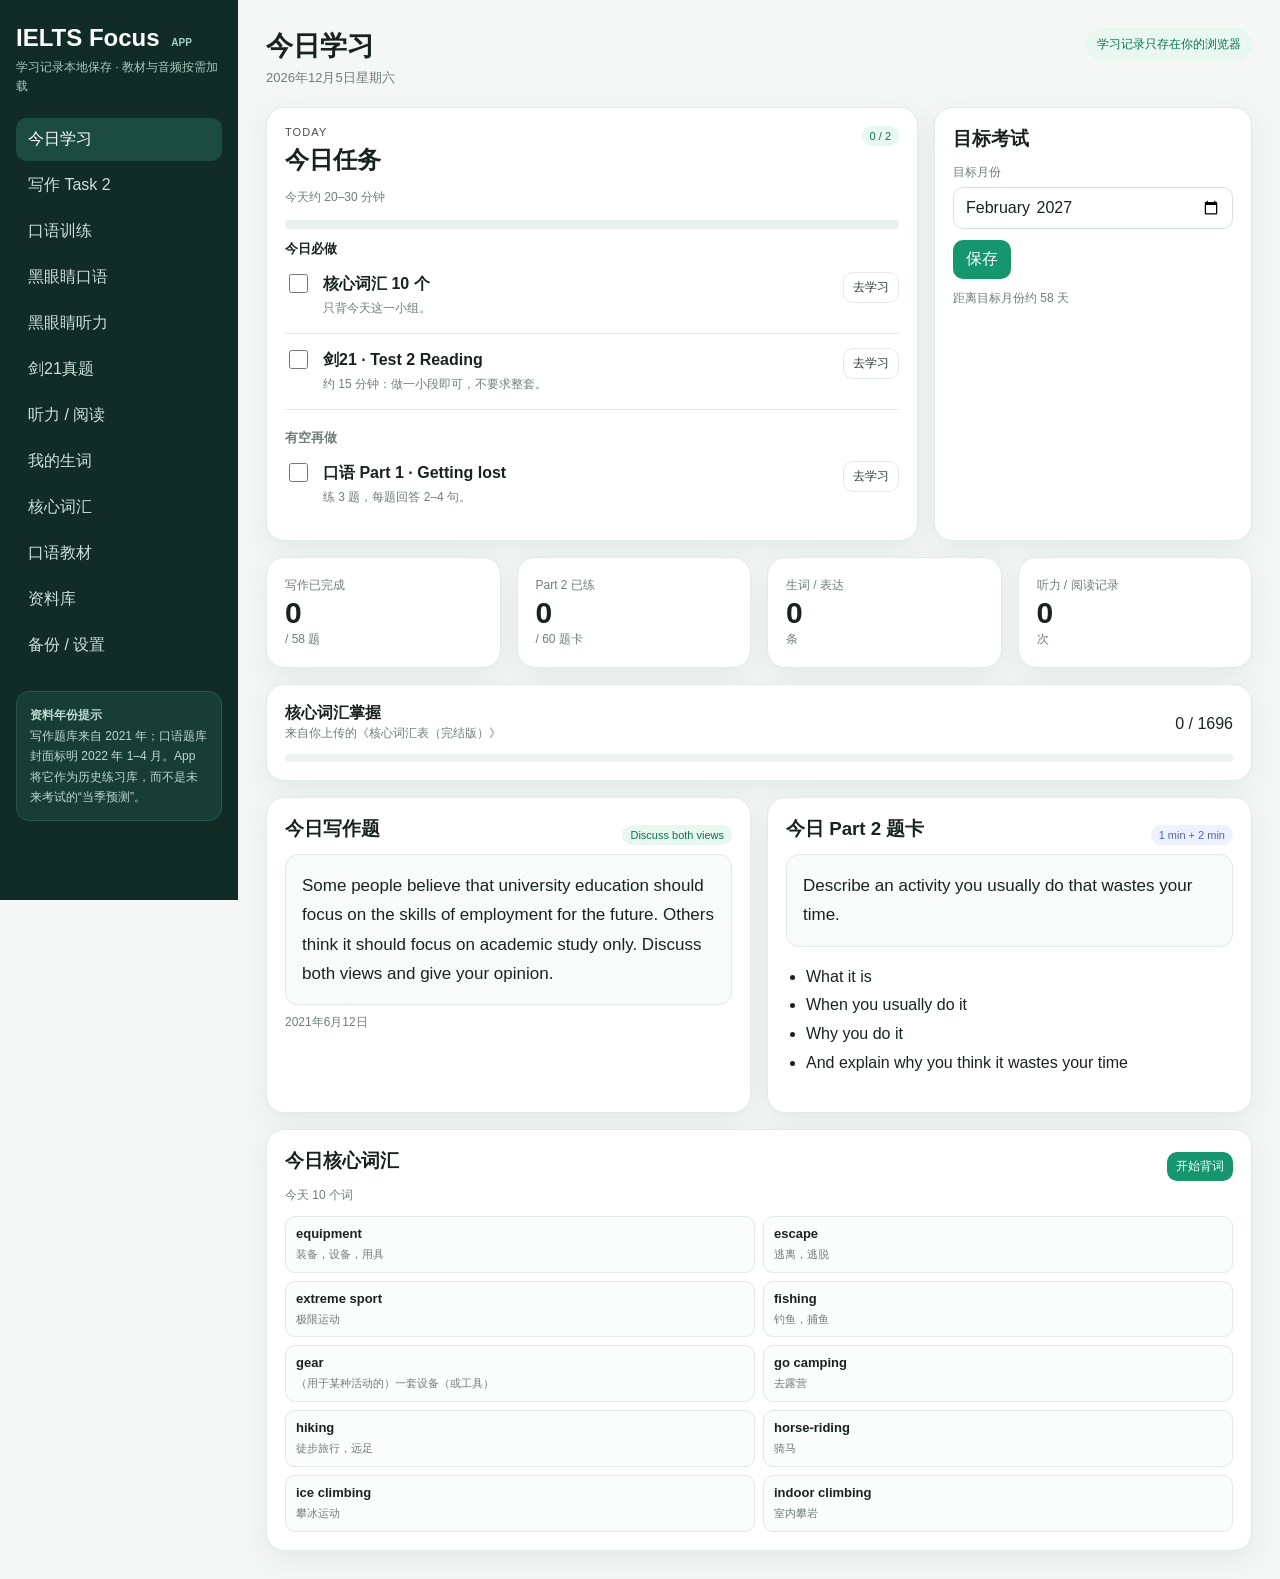
==== commit 6e6f9873: "Rename Black Eyes Listening to include both volumes" ====
--- a/index.html
+++ b/index.html
@@ -100,7 +100,7 @@
   <button data-page="writing">写作 Task 2</button>
   <button data-page="speaking">口语训练</button>
   <button data-page="blackeyes">黑眼睛口语</button>
-  <button data-page="blacklisten">黑眼睛听力（上）</button>
+  <button data-page="blacklisten">黑眼睛听力</button>
   <button data-page="cambridge21">剑21真题</button>
   <button data-page="lr">听力 / 阅读</button>
   <button data-page="vocab">我的生词</button>
@@ -254,7 +254,7 @@
   <div class="grid">
    <div class="card c4">
     <div class="row between">
-      <h3>黑眼睛听力（上）</h3>
+      <h3>黑眼睛听力</h3>
       <span class="badge green" id="bluProgress">0 / 17</span>
     </div>
     <div class="note">教材和现有音频都直接在本页使用，不需要下载文件。后续 Unit 音频可以继续补充。</div>
@@ -277,6 +277,7 @@
     </div>
 
     <div class="note" id="bluMeta"></div>
+    <div id="bluTrackList" class="be-track-grid" style="margin-top:12px"></div>
 
     <div id="bluAudioArea" style="margin-top:14px">
       <h3>音频</h3>
@@ -550,7 +551,7 @@
  img.onerror=()=>{if(status){status.textContent='教材页正在准备中，稍后刷新即可。';status.classList.remove('hidden')}};
  img.src=studyPageUrl(prefix,safe);
 }
-function cloudAsset(name){return CLOUD_RELEASE_BASE+name}
+function cloudAsset(name){return /\.mp3$/i.test(name)?'./media/'+name:CLOUD_RELEASE_BASE+name}
 
 // Cloud replacements for the old local-media paths.
 BLACKLISTEN.introAudio.src=cloudAsset('asset-0028.mp3');
@@ -593,7 +594,7 @@
 function dayKey(){return new Date().toISOString().slice(0,10)}
 function seeded(n,salt){let s=dayKey()+salt,h=2166136261;for(let i=0;i<s.length;i++){h^=s.charCodeAt(i);h=Math.imul(h,16777619)}return Math.abs(h)%n}
 document.getElementById('dateText').textContent=new Date().toLocaleDateString('zh-CN',{year:'numeric',month:'long',day:'numeric',weekday:'long'});
-const names={home:'今日学习',writing:'写作 Task 2',speaking:'口语训练',blackeyes:'黑眼睛口语',blacklisten:'黑眼睛听力（上）',cambridge21:'剑21真题',lr:'听力 / 阅读',vocab:'我的生词',corevocab:'核心词汇',oralbook:'口语教材',materials:'资料库',settings:'备份 / 设置'};
+const names={home:'今日学习',writing:'写作 Task 2',speaking:'口语训练',blackeyes:'黑眼睛口语',blacklisten:'黑眼睛听力',cambridge21:'剑21真题',lr:'听力 / 阅读',vocab:'我的生词',corevocab:'核心词汇',oralbook:'口语教材',materials:'资料库',settings:'备份 / 设置'};
 document.querySelectorAll('#nav button').forEach(b=>b.onclick=()=>go(b.dataset.page));
 function go(id){document.querySelectorAll('.page').forEach(x=>x.classList.remove('active'));document.getElementById(id).classList.add('active');document.querySelectorAll('#nav button').forEach(x=>x.classList.toggle('active',x.dataset.page===id));document.getElementById('pageTitle').textContent=names[id];if(id==='home')renderDailyPlan();if(id==='materials'&&window.IELTSCloudMaterials)IELTSCloudMaterials.load();if(id==='blackeyes')setupBlackEyes();if(id==='blacklisten')setupBlackListening();if(id==='cambridge21')setupC21();prepareLazyAudio();scrollTo(0,0)}
 function saveTarget(){state.targetMonth=document.getElementById('targetMonth').value||'2027-02';persist();renderTarget();toast('目标已保存')}
@@ -663,68 +664,174 @@
 
 
 
-// Black Eyes Listening Upper
-let bluIndex=0,bluPdfUrl=cloudAsset('asset-0027.pdf');
-function bluInfo(){return BLACKLISTEN.sections[bluIndex]}
-function setupBlackListening(){if(!document.getElementById('bluSectionList'))return;renderBluList();renderBlackListening()}
+// Black Eyes Listening · actual uploaded library
+let bluIndex=0,bluTrackIndex=0,bluGroups=[],bluLibraryLoading=false;
+let bluViewPage=1,bluPagePrefix='blu',bluPageTotal=278;
+
+function bluNatural(a,b){return String(a).localeCompare(String(b),undefined,{numeric:true,sensitivity:'base'})}
+function bluInfo(){return bluGroups[bluIndex]||null}
+
+function bluGroupForPath(path){
+ const upperMark='/黑眼睛听力音频/';
+ const lowerMark='/黑眼睛（下）听力音频/';
+ let volume='',rel='';
+ if(path.includes(upperMark)){volume='上';rel=path.split(upperMark)[1]||''}
+ else if(path.includes(lowerMark)){volume='下';rel=path.split(lowerMark)[1]||''}
+ else return null;
+ const parts=rel.split('/').filter(Boolean);
+ if(!parts.length)return null;
+ parts.pop();
+ return {volume,parent:parts.join(' / ')||'其他'};
+}
+
+async function loadBlackListeningLibrary(){
+ if(bluGroups.length||bluLibraryLoading)return;
+ bluLibraryLoading=true;
+ const box=document.getElementById('bluSectionList');
+ if(box)box.innerHTML='<div class="note">正在读取你上传的黑眼睛听力音频…</div>';
+ try{
+  const response=await fetch('materials-manifest.json',{cache:'no-store'});
+  if(!response.ok)throw new Error('HTTP '+response.status);
+  const raw=await response.json(),files=raw.files||raw;
+  const map=new Map();
+  files.filter(x=>(x.path||'').startsWith('02_黑眼睛听力/')&&/\.mp3$/i.test(x.name||x.path||'')).forEach(x=>{
+   const g=bluGroupForPath(x.path||'');if(!g)return;
+   const key=g.volume+'|'+g.parent;
+   if(!map.has(key))map.set(key,{id:'audio-'+key,volume:g.volume,parent:g.parent,title:g.parent,tracks:[]});
+   map.get(key).tracks.push({
+    asset:x.asset,name:x.name||x.asset,path:x.path||'',size:x.size||0,
+    src:'./media/'+x.asset
+   });
+  });
+  bluGroups=[...map.values()].sort((a,b)=>(a.volume===b.volume?bluNatural(a.parent,b.parent):(a.volume==='上'?-1:1)));
+  bluGroups.forEach(g=>g.tracks.sort((a,b)=>bluNatural(a.name,b.name)));
+  bluIndex=Math.min(bluIndex,Math.max(0,bluGroups.length-1));bluTrackIndex=0;
+  const total=bluGroups.reduce((n,g)=>n+g.tracks.length,0);
+  const badge=document.getElementById('bluProgress');if(badge)badge.textContent=total+' 音频';
+  renderBluList();renderBlackListening();
+ }catch(error){
+  if(box)box.innerHTML='<div class="note">音频目录读取失败，请刷新页面重试。</div>';
+  const no=document.getElementById('bluNoAudio');if(no)no.textContent='没有读取到音频目录。';
+ }finally{bluLibraryLoading=false}
+}
+
+function setupBlackListening(){
+ if(!document.getElementById('bluSectionList'))return;
+ if(bluGroups.length){renderBluList();renderBlackListening()}
+ else loadBlackListeningLibrary()
+}
+
 function renderBluList(){
  const box=document.getElementById('bluSectionList');if(!box)return;
- box.innerHTML=BLACKLISTEN.sections.map((x,i)=>{
-  const done=!!state.blackListeningDone[x.id],audio=!!x.audio;
+ if(!bluGroups.length){box.innerHTML='<div class="note">正在读取音频目录…</div>';return}
+ box.innerHTML=bluGroups.map((g,i)=>{
+  const done=!!state.blackListeningDone[g.id];
   return `<div class="blu-section ${i===bluIndex?'active':''}" onclick="selectBlu(${i})">
-   <div class="blu-section-title">${done?'✓ ':''}${esc(x.title)}</div>
-   <div class="blu-section-meta">${esc(x.type)} · 书本第 ${x.printedPage} 页${audio?' · 有音频':''}${x.activities?` · ${x.activities} 个 Activity`:''}</div>
+   <div class="blu-section-title">${done?'✓ ':''}黑眼睛听力（${g.volume}） · ${esc(g.title)}</div>
+   <div class="blu-section-meta">${g.tracks.length} 个音频</div>
   </div>`
  }).join('');
- document.getElementById('bluProgress').textContent=`${Object.values(state.blackListeningDone||{}).filter(Boolean).length} / ${BLACKLISTEN.sections.length}`
-}
-function selectBlu(i){bluIndex=i;renderBlackListening()}
+}
+
+function selectBlu(i){bluIndex=i;bluTrackIndex=0;renderBlackListening()}
+
+function bluPdfStart(g,track){
+ if(!g)return {prefix:'blu',page:1,total:278};
+ if(g.volume==='下')return {prefix:'blu2',page:1,total:null};
+ const p=g.parent;
+ let page=14;
+ if(/Unit One/i.test(p))page=42;
+ else if(/Unit Two/i.test(p))page=58;
+ else if(/Unit Three/i.test(p))page=71;
+ else if(/Unit Four/i.test(p))page=90;
+ else if(/Unit Five/i.test(p))page=111;
+ else if(/Unit Six/i.test(p))page=125;
+ else if(/Achievement/i.test(p))page=138;
+ if(track&&/Pretraining Test/i.test(track.name))page=28;
+ return {prefix:'blu',page,total:278};
+}
+
+function renderBluTracks(){
+ const g=bluInfo(),list=document.getElementById('bluTrackList');if(!list)return;
+ if(!g){list.innerHTML='';return}
+ if(bluTrackIndex>=g.tracks.length)bluTrackIndex=0;
+ list.innerHTML=g.tracks.map((t,i)=>`<button class="be-track ${i===bluTrackIndex?'active':''}" onclick="selectBluTrack(${i})"><b>${esc(t.name.replace(/\.mp3$/i,''))}</b><div class="note">${(t.size/1048576).toFixed(1)} MB</div></button>`).join('')
+}
+
+function bindBluTrack(autoplay=false){
+ const g=bluInfo();if(!g||!g.tracks.length)return;
+ if(bluTrackIndex>=g.tracks.length)bluTrackIndex=0;
+ const t=g.tracks[bluTrackIndex],player=document.getElementById('bluAudio');
+ if(player.getAttribute('src')!==t.src)player.src=t.src;
+ player.classList.remove('hidden');player.playbackRate=1;
+ player.onerror=()=>{document.getElementById('bluNoAudio').textContent='这个音频暂时加载失败，请刷新后重试。'};
+ player.oncanplay=()=>{document.getElementById('bluNoAudio').textContent=''};
+ document.getElementById('bluAudioMeta').textContent=t.name.replace(/\.mp3$/i,'')+' · 已就绪';
+ const page=bluPdfStart(g,t);
+ bluPagePrefix=page.prefix;bluPageTotal=page.total;bluViewPage=page.page;
+ renderBluPage();
+ if(autoplay)player.play().catch(()=>{})
+}
+
+function selectBluTrack(i){
+ const g=bluInfo();if(!g)return;
+ bluTrackIndex=i;
+ document.querySelectorAll('#bluTrackList .be-track').forEach((el,n)=>el.classList.toggle('active',n===i));
+ bindBluTrack(true)
+}
+
 function renderBlackListening(){
- const x=bluInfo();if(!x||!document.getElementById('bluTitle'))return;
- document.getElementById('bluType').textContent=x.type;
- document.getElementById('bluTitle').textContent=x.title;
- document.getElementById('bluDoneBtn').textContent=state.blackListeningDone[x.id]?'取消完成':'标记完成';
- document.getElementById('bluMeta').textContent=`教材印刷页 ${x.printedPage} · PDF 第 ${x.pdfPage} 页${x.activities?` · ${x.activities} 个 Listening Activity`:''}`;
- const player=document.getElementById('bluAudio'),no=document.getElementById('bluNoAudio'),meta=document.getElementById('bluAudioMeta');
- const playBtn=document.getElementById('bluPlayBtn');
- if(x.audio){
-  player.pause();
-  if(player.getAttribute('src')!==x.audio.src)player.src=x.audio.src;
-  player.playbackRate=1;player.classList.remove('hidden');
-  delete player.dataset.lazySrc;
-  if(playBtn)playBtn.classList.add('hidden');
-  no.textContent='';meta.textContent=`${formatDuration(x.audio.seconds)} · 已就绪`;
- }else{
-  player.pause();player.removeAttribute('src');delete player.dataset.lazySrc;player.classList.add('hidden');
-  if(playBtn)playBtn.classList.add('hidden');
-  no.textContent='当前还没有这一部分的对应音频。';
-  meta.textContent='';
+ const g=bluInfo();if(!g||!document.getElementById('bluTitle'))return;
+ const done=!!state.blackListeningDone[g.id];
+ document.getElementById('bluType').textContent='黑眼睛听力（'+g.volume+'）';
+ document.getElementById('bluTitle').textContent=g.title;
+ document.getElementById('bluDoneBtn').textContent=done?'取消完成':'标记完成';
+ document.getElementById('bluMeta').textContent=g.tracks.length+' 个音频 · 来自你上传的资料';
+ document.getElementById('bluNoAudio').textContent='';
+ renderBluList();renderBluTracks();bindBluTrack(false)
+}
+
+function renderBluPage(){
+ const total=bluPageTotal;
+ setStudyPage('bluPageImg','bluPageStatus','bluPageLabel',bluPagePrefix,bluViewPage,total||bluViewPage);
+ if(!total){
+  const label=document.getElementById('bluPageLabel');if(label)label.textContent='第 '+bluViewPage+' 页';
  }
- renderBluList();updateBluPdf()
-}
-let bluViewPage=1;
-function updateBluPdf(){
- const x=bluInfo();if(!x)return;
- bluViewPage=x.pdfPage;renderBluPage()
-}
-function renderBluPage(){setStudyPage('bluPageImg','bluPageStatus','bluPageLabel','blu',bluViewPage,278)}
-function moveBluPage(delta){bluViewPage=Math.max(1,Math.min(278,bluViewPage+delta));renderBluPage()}
-function toggleBluDone(){const x=bluInfo();state.blackListeningDone[x.id]=!state.blackListeningDone[x.id];persist();renderBlackListening()}
-function playBluCurrent(){
- const p=document.getElementById('bluAudio');
- const x=bluInfo();
- if(!x||!x.audio)return;
- p.src=x.audio.src;p.classList.remove('hidden');p.playbackRate=1;
- p.play().catch(()=>{});
- document.getElementById('bluAudioMeta').textContent=`${formatDuration(x.audio.seconds)} · 云端播放`;
-}
+}
+function moveBluPage(delta){
+ bluViewPage=Math.max(1,bluViewPage+delta);
+ if(bluPageTotal)bluViewPage=Math.min(bluPageTotal,bluViewPage);
+ renderBluPage()
+}
+
+function toggleBluDone(){
+ const g=bluInfo();if(!g)return;
+ state.blackListeningDone[g.id]=!state.blackListeningDone[g.id];persist();renderBlackListening()
+}
+function playBluCurrent(){const p=document.getElementById('bluAudio');if(p.src)p.play().catch(()=>{})}
 function bluSeek(sec){const p=document.getElementById('bluAudio');if(!p.src)return;p.currentTime=Math.max(0,Math.min(p.duration||999999,p.currentTime+sec))}
 function bluRate(r){const p=document.getElementById('bluAudio');p.playbackRate=r;toast('速度 '+r+'×')}
+
+function findBluTrack(test){
+ for(let gi=0;gi<bluGroups.length;gi++){
+  const ti=bluGroups[gi].tracks.findIndex(test);
+  if(ti>=0)return {gi,ti}
+ }
+ return null
+}
 function playBluIntro(){
- const p=document.getElementById('bluAudio');p.src=BLACKLISTEN.introAudio.src;p.classList.remove('hidden');p.playbackRate=1;p.play();
- document.getElementById('bluNoAudio').textContent='';document.getElementById('bluAudioMeta').textContent=`教材音频说明 · ${formatDuration(BLACKLISTEN.introAudio.seconds)}`
-}
-function openBluPretest(){const i=BLACKLISTEN.sections.findIndex(x=>x.id==='pretest');bluIndex=i;go('blacklisten');renderBlackListening()}
+ const hit=findBluTrack(t=>/IELTS.*听力（上）/i.test(t.name)||/IELTS 考试技能训练教程（第5版）听力（上）/i.test(t.name));
+ if(!hit)return;
+ bluIndex=hit.gi;bluTrackIndex=hit.ti;renderBlackListening();selectBluTrack(hit.ti)
+}
+function openBluPretest(){
+ const goPre=()=>{
+  const hit=findBluTrack(t=>/Pretraining Test/i.test(t.name));
+  if(!hit)return;
+  bluIndex=hit.gi;bluTrackIndex=hit.ti;go('blacklisten');renderBlackListening();selectBluTrack(hit.ti)
+ };
+ if(bluGroups.length)goPre();else loadBlackListeningLibrary().then(goPre)
+}
 
 // Black Eyes IELTS Speaking
 let beUnit=1,beTrackIndex=0;
